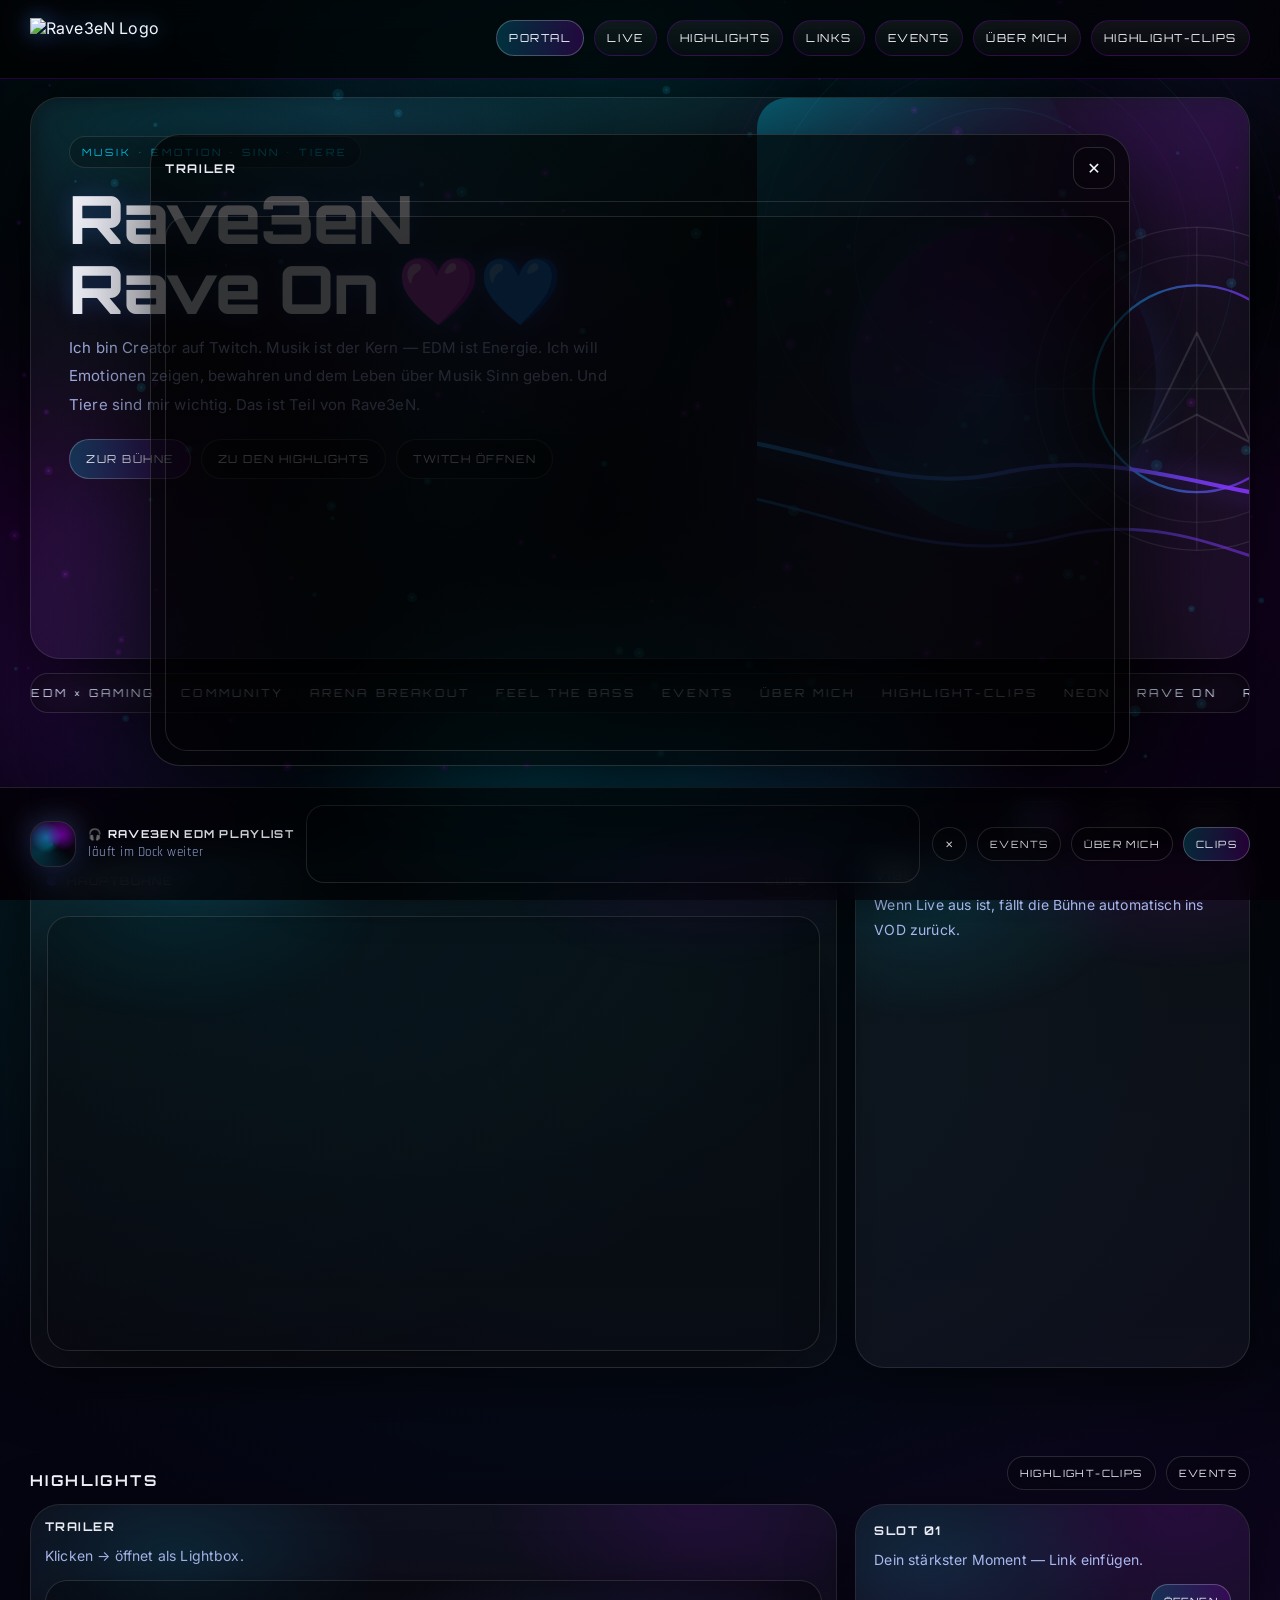
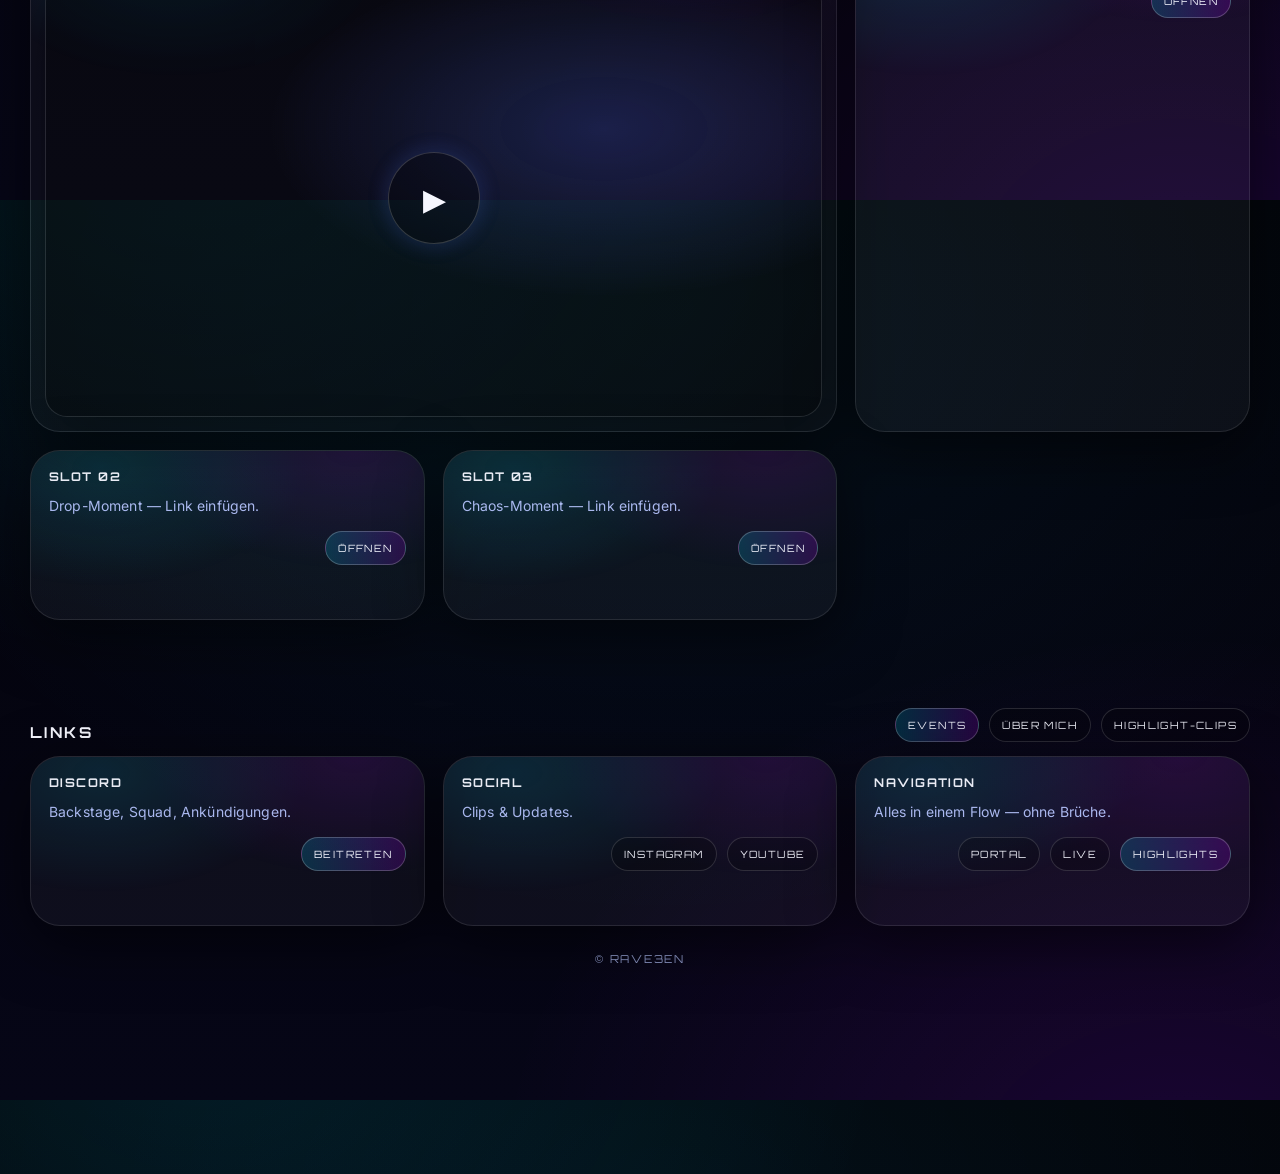
==== index.html @ a3e9228d "Update index.html" ====
<!doctype html>
<html lang="de">
<head>
  <meta charset="utf-8" />
  <meta name="viewport" content="width=device-width,initial-scale=1" />
  <title>Rave3eN — EDM × Gaming × Community</title>

  <meta name="description" content="Rave3eN: EDM × Gaming × Community. Live auf Twitch, Highlights & Events – im Neon RAVE Look." />
  <link rel="canonical" href="https://www.rave3en.de/" />
  <meta name="theme-color" content="#030308" />

  <meta property="og:title" content="Rave3eN — EDM × Gaming × Community" />
  <meta property="og:description" content="EDM × Gaming × Community. Neon-Blau × Neon-Lila. Live-Stream, Highlights & Events." />
  <meta property="og:type" content="website" />
  <meta property="og:url" content="https://www.rave3en.de/" />
  <meta property="og:image" content="https://www.rave3en.de/logo%20druck.png" />
  <meta name="twitter:card" content="summary_large_image" />

  <script type="application/ld+json">
  {"@context":"https://schema.org","@type":"WebSite","name":"Rave3eN","url":"https://www.rave3en.de/","potentialAction":{"@type":"SearchAction","target":"https://www.rave3en.de/?q={search_term_string}","query-input":"required name=search_term_string"}}
  </script>

  <link rel="preconnect" href="https://fonts.googleapis.com">
  <link rel="preconnect" href="https://fonts.gstatic.com" crossorigin>
  <link href="https://fonts.googleapis.com/css2?family=Orbitron:wght@600;800&family=Inter:wght@300;500;700&family=Rajdhani:wght@500;700&display=swap" rel="stylesheet">

  <style data-pjax-id="base">
    :root{
      --bg:#030308;
      --bg2:#060617;
      --ink:#f6f7ff;
      --muted:#b7c6ff;

      --blue:#00d5ff;
      --purple:#b100ff;

      --shadow: 0 26px 110px rgba(0,0,0,.80);
      --shadow2: 0 16px 60px rgba(0,0,0,.55);

      --r: 18px;
      --rx: 30px;

      --max: 1220px;
      --hudH: 78px;
      --dockH: 112px;

      --padX: 40px;
      --secY: 44px;
      --gap: 18px;

      --portalMin: 560px;
    }

    *{ box-sizing:border-box; }
    html,body{ height:100%; }
    html{ scroll-behavior:smooth; }
    body{
      margin:0;
      color:var(--ink);
      background:
        radial-gradient(1100px 900px at 16% -10%, rgba(0,213,255,.10), transparent 62%),
        radial-gradient(1100px 900px at 92% 110%, rgba(177,0,255,.12), transparent 62%),
        radial-gradient(1300px 950px at 52% 12%, rgba(0,213,255,.06), transparent 65%),
        linear-gradient(180deg, var(--bg), var(--bg2));
      overflow-x:hidden;
      font-family: Inter, system-ui, -apple-system, Segoe UI, Roboto, Arial, sans-serif;
      letter-spacing:.01em;
    }
    a{ color:inherit; text-decoration:none; }
    button{ font:inherit; }

    :focus-visible{
      outline: 2px solid rgba(0,213,255,.55);
      outline-offset: 3px;
      border-radius: 12px;
    }

    #fxMist, #fxMotes, #fxSigil {
      position:fixed; inset:0;
      z-index:0;
      pointer-events:none;
    }
    .grain{
      position:fixed; inset:0; z-index:1; pointer-events:none;
      opacity:.10; mix-blend-mode: overlay;
      background-image:url("data:image/svg+xml,%3Csvg xmlns='http://www.w3.org/2000/svg' width='220' height='220'%3E%3Cfilter id='n'%3E%3CfeTurbulence type='fractalNoise' baseFrequency='.85' numOctaves='2' stitchTiles='stitch'/%3E%3C/filter%3E%3Crect width='220' height='220' filter='url(%23n)' opacity='.75'/%3E%3C/svg%3E");
    }

    .content{
      position:relative;
      z-index:2;
      padding-bottom: calc(var(--dockH) + 34px);
    }
    .wrap{
      width:min(var(--max), calc(100% - var(--padX)));
      margin:0 auto;
    }
    @media (max-width: 720px){
      :root{ --padX: 26px; --secY: 34px; --gap: 14px; --portalMin: 0px; }
    }
    @media (max-width: 420px){
      :root{ --padX: 22px; --secY: 30px; --gap: 12px; }
    }

    /* HUD */
    .hud{
      position:sticky; top:0; z-index:80;
      background: rgba(0,0,0,.62);
      border-bottom: 1px solid rgba(177,0,255,.22);
      backdrop-filter: blur(14px);
      -webkit-backdrop-filter: blur(14px);
    }
    .hud .row{
      height: var(--hudH);
      display:flex; align-items:center; justify-content:space-between;
      gap: 14px;
      padding: 12px 0;
    }
    .brand{
      display:flex; align-items:center; gap:12px;
      min-width: 120px;
      flex: 0 0 auto;
    }
    .logo{
      height:42px;
      filter: drop-shadow(0 0 10px rgba(0,213,255,.35)) drop-shadow(0 0 14px rgba(177,0,255,.25));
    }

    .nav{ display:flex; align-items:center; justify-content:flex-end; flex:1 1 auto; min-width:0; }
    .navScroll{
      display:flex; gap:10px; align-items:center;
      overflow-x:auto; overflow-y:hidden;
      -webkit-overflow-scrolling: touch;
      scrollbar-width: none;
      min-width:0;
      padding-bottom:2px;
    }
    .navScroll::-webkit-scrollbar{ display:none; }

    .chip{
      padding: 10px 12px;
      border-radius: 999px;
      border:1px solid rgba(177,0,255,.22);
      background: linear-gradient(180deg, rgba(255,255,255,.06), rgba(255,255,255,.02));
      font-family: Orbitron, sans-serif;
      font-size: 11px;
      letter-spacing:.14em;
      text-transform:uppercase;
      cursor:pointer;
      user-select:none;
      transition: transform .15s ease, border-color .15s ease, box-shadow .15s ease;
      white-space:nowrap;
      flex:0 0 auto;
    }
    .chip:hover{
      transform: translateY(-1px);
      border-color: rgba(255,255,255,.24);
      box-shadow: 0 0 18px rgba(0,213,255,.18), 0 0 22px rgba(177,0,255,.16);
    }
    .chip.primary{
      background: linear-gradient(90deg, rgba(0,213,255,.20), rgba(177,0,255,.20));
      border-color: rgba(255,255,255,.24);
    }

    @media (max-width: 980px){
      :root{ --hudH: 92px; }
      .hud .row{ height:auto; }
      .brand{ min-width: unset; }
    }
    @media (max-width: 560px){
      .chip{ padding:9px 11px; font-size:10px; }
      .navScroll{ justify-content:flex-start; }
    }

    section{ padding: var(--secY) 0; }

    .panel{
      position:relative;
      border-radius: var(--rx);
      border: 1px solid rgba(255,255,255,.10);
      background: rgba(255,255,255,.04);
      box-shadow: var(--shadow);
      overflow:hidden;
    }
    .panel:before{
      content:"";
      position:absolute; inset:-2px;
      background:
        radial-gradient(720px 380px at 14% 0%, rgba(0,213,255,.18), transparent 60%),
        radial-gradient(720px 380px at 90% 10%, rgba(177,0,255,.18), transparent 60%);
      filter: blur(14px);
      opacity:.92;
      pointer-events:none;
    }
    .panel > *{ position:relative; z-index:1; }

    /* PORTAL */
    .portal{ padding-top: 18px; }
    .portalGrid{
      display:grid;
      grid-template-columns: 1.18fr .82fr;
      gap: var(--gap);
      align-items:stretch;
    }
    @media (max-width: 980px){ .portalGrid{ grid-template-columns: 1fr; } }

    .portalLeft{
      padding: clamp(24px, 3.1vw, 38px);
      min-height: var(--portalMin);
      display:flex;
      flex-direction:column;
    }

    .kicker{
      display:inline-flex;
      width: fit-content;
      padding: 9px 12px;
      border-radius:999px;
      border:1px solid rgba(255,255,255,.12);
      background: rgba(0,0,0,.22);
      font-family: Orbitron, sans-serif;
      letter-spacing:.30em;
      text-transform:uppercase;
      font-size: 10px;
      color: rgba(0,213,255,.92);
      margin-bottom: 2px;
    }
    .title{
      margin: 14px 0 10px;
      font-family: Orbitron, sans-serif;
      font-weight: 800;
      font-size: clamp(40px, 5.2vw, 78px);
      line-height: 1.05;
      letter-spacing: -0.02em;
      text-shadow: 0 0 20px rgba(0,213,255,.16), 0 0 30px rgba(177,0,255,.16);
    }
    .subtitle{
      margin: 0 0 16px;
      color: rgba(183,198,255,.92);
      font-size: 15px;
      line-height: 1.9;
      max-width: 64ch;
    }
    .ctaRow{
      display:flex;
      gap:10px;
      flex-wrap:wrap;
      margin-top: 4px;
    }
    .btn{
      display:inline-flex; align-items:center; justify-content:center;
      padding: 12px 16px;
      border-radius: 999px;
      border:1px solid rgba(255,255,255,.18);
      background: rgba(0,0,0,.22);
      font-family: Orbitron, sans-serif;
      letter-spacing:.14em;
      text-transform:uppercase;
      font-size: 11px;
      cursor:pointer;
      user-select:none;
      transition: transform .15s ease, border-color .15s ease, box-shadow .15s ease;
      white-space:nowrap;
    }
    .btn:hover{
      transform: translateY(-1px);
      border-color: rgba(255,255,255,.26);
      box-shadow: 0 0 24px rgba(0,213,255,.14), 0 0 24px rgba(177,0,255,.12);
    }
    .btn.primary{
      background: linear-gradient(90deg, rgba(0,213,255,.22), rgba(177,0,255,.22));
      border-color: rgba(255,255,255,.24);
    }

    /* SIGIL ROOM: SUMMON + RADAR RUNE */
    .sigilRoom{
      position:relative;
      overflow:hidden;
      min-height: var(--portalMin);
      border-radius: var(--rx);
      isolation:isolate;
      background: rgba(0,0,0,.08);
    }
    @media (max-width: 980px){
      .sigilRoom{
        min-height: 360px;
        aspect-ratio: 4 / 5;
      }
    }
    @media (max-width: 520px){
      .sigilRoom{ aspect-ratio: 3 / 4; }
    }

    .sigilArt{ position:absolute; inset:0; z-index:0; }
    .sigilArt svg{ width:100%; height:100%; display:block; }

    .sigilLogoWrap{
      position:absolute;
      inset:0;
      display:grid;
      place-items:center;
      z-index:1;
      pointer-events:none;
    }

    .sigilHalo{
      width: min(62%, 320px);
      aspect-ratio: 1/1;
      border-radius: 999px;
      background:
        radial-gradient(circle at 50% 50%, rgba(0,213,255,.16), transparent 55%),
        radial-gradient(circle at 50% 50%, rgba(177,0,255,.16), transparent 60%),
        conic-gradient(from 90deg,
          rgba(0,213,255,.00),
          rgba(0,213,255,.22),
          rgba(177,0,255,.22),
          rgba(0,213,255,.00));
      box-shadow:
        0 0 40px rgba(0,213,255,.14),
        0 0 46px rgba(177,0,255,.12);
      opacity:0;
      transform: scale(.72);
      filter: blur(0.2px);
    }

    .sigilLogo{
      position:absolute;
      width: min(42%, 220px);
      height:auto;
      transform-origin: 50% 50%;
      opacity:0;
      transform: translateY(18px) scale(.68) rotate(-28deg);
      filter:
        blur(5px)
        drop-shadow(0 0 0px rgba(0,213,255,0))
        drop-shadow(0 0 0px rgba(177,0,255,0));
    }

    /* Summon sequence */
    .sigilRoom.summon .sigilHalo{
      animation: haloSummon 1.6s cubic-bezier(.14,.92,.18,1) both;
    }
    @keyframes haloSummon{
      0%   { opacity:0; transform: scale(.72); }
      55%  { opacity:.92; transform: scale(1.08); }
      100% { opacity:.84; transform: scale(1.00); }
    }

    .sigilRoom.summon .sigilLogo{
      animation: logoSummon 1.55s cubic-bezier(.16,.98,.16,1) both;
    }
    @keyframes logoSummon{
      0%{
        opacity:0;
        transform: translateY(18px) scale(.68) rotate(-28deg);
        filter: blur(6px);
      }
      55%{
        opacity:.92;
        transform: translateY(-4px) scale(1.10) rotate(8deg);
        filter: blur(1px);
      }
      78%{
        opacity:1;
        transform: translateY(0px) scale(0.98) rotate(-2deg);
        filter: blur(0px);
      }
      100%{
        opacity:.96;
        transform: translateY(0px) scale(1.00) rotate(0deg);
        filter: blur(0px);
      }
    }

    /* After summon: breathing halo + slow rotation */
    .sigilRoom.summoned .sigilHalo{
      opacity:.84;
      transform: scale(1);
      animation: haloBreath 5.8s ease-in-out infinite;
    }
    @keyframes haloBreath{
      0%,100%{ transform: scale(0.98); opacity:.78; }
      50%{ transform: scale(1.03); opacity:.92; }
    }

    .sigilRoom.summoned .sigilLogo{
      opacity:.96;
      transform: translateY(0) scale(1) rotate(0deg);
      filter:
        drop-shadow(0 0 12px rgba(0,213,255,.26))
        drop-shadow(0 0 16px rgba(177,0,255,.22));
      animation: sigilSpin 18s linear infinite;
    }
    @keyframes sigilSpin{
      to{ transform: translateY(0) scale(1) rotate(360deg); }
    }

    /* Electric Zaps */
    .sigilZap{
      position:absolute;
      inset:0;
      z-index:2;
      pointer-events:none;
      opacity:0;
      mix-blend-mode: screen;
      background:
        radial-gradient(520px 260px at 72% 34%, rgba(0,213,255,.22), transparent 65%),
        radial-gradient(520px 260px at 72% 34%, rgba(177,0,255,.22), transparent 65%),
        repeating-linear-gradient(115deg,
          rgba(255,255,255,.00) 0 18px,
          rgba(255,255,255,.22) 18px 19px,
          rgba(255,255,255,.00) 19px 36px);
      filter: blur(0.5px);
      transform: translate3d(0,0,0);
    }
    .sigilRoom.zap .sigilZap{ animation: zapFlash .26s ease-out 1; }
    .sigilRoom.zapStrong .sigilZap{ animation: zapFlashStrong .55s ease-out 1; }
    @keyframes zapFlash{
      0%{ opacity:0; }
      25%{ opacity:.65; }
      55%{ opacity:.16; }
      100%{ opacity:0; }
    }
    @keyframes zapFlashStrong{
      0%{ opacity:0; }
      18%{ opacity:.92; }
      42%{ opacity:.28; }
      60%{ opacity:.62; }
      100%{ opacity:0; }
    }

    /* Rune Radar Overlay */
    .runeLayer{
      position:absolute;
      inset:0;
      z-index:3;
      display:grid;
      place-items:center;
      pointer-events:none;
      opacity:0;
      mix-blend-mode: screen;
    }
    .runeLayer svg{
      width: min(78%, 430px);
      aspect-ratio: 1/1;
      overflow:visible;
      transform: scale(.96) rotate(-12deg);
      filter:
        drop-shadow(0 0 14px rgba(0,213,255,.14))
        drop-shadow(0 0 18px rgba(177,0,255,.12));
    }

    .sigilRoom.radar .runeLayer{ opacity:1; animation: runeFade 1.7s ease-out both; }
    @keyframes runeFade{
      0%{ opacity:0; }
      12%{ opacity:.95; }
      75%{ opacity:.38; }
      100%{ opacity:0; }
    }

    .sigilRoom.radar .radar{
      transform-origin: 300px 300px;
      animation: radarSweep 1.6s cubic-bezier(.4,.0,.2,1) both;
    }
    @keyframes radarSweep{
      0%{ transform: rotate(-90deg); opacity:0; }
      10%{ opacity:1; }
      90%{ opacity:.85; }
      100%{ transform: rotate(270deg); opacity:0; }
    }

    /* TICKER */
    .ticker{
      margin-top: 14px;
      border-radius: var(--r);
      border:1px solid rgba(255,255,255,.10);
      background: rgba(255,255,255,.03);
      overflow:hidden;
      user-select:none;
      cursor:grab;
      box-shadow: inset 0 0 30px rgba(0,0,0,.55);
    }
    .track{
      display:flex;
      gap:26px;
      padding: 12px 18px;
      white-space:nowrap;
      will-change: transform;
    }
    .track span{
      font-family: Orbitron, sans-serif;
      letter-spacing:.28em;
      font-size: 11px;
      text-transform:uppercase;
      color: rgba(220,232,255,.92);
    }

    /* Sections */
    .sectionHead{
      display:flex; align-items:flex-end; justify-content:space-between;
      gap: 12px;
      margin: 0 0 14px;
    }
    h2{
      margin:0;
      font-family: Orbitron, sans-serif;
      font-size: 15px;
      letter-spacing:.16em;
      text-transform:uppercase;
    }
    .tools{ display:flex; gap:10px; flex-wrap:wrap; justify-content:flex-end; }

    .pill{
      padding: 10px 12px;
      border-radius: 999px;
      border:1px solid rgba(255,255,255,.14);
      background: rgba(0,0,0,.22);
      font-family: Orbitron, sans-serif;
      font-size: 10px;
      letter-spacing:.14em;
      text-transform:uppercase;
      cursor:pointer;
      user-select:none;
      transition: transform .15s ease, border-color .15s ease, box-shadow .15s ease;
      white-space:nowrap;
      color: rgba(246,247,255,.96);
    }
    .pill:hover{
      transform: translateY(-1px);
      border-color: rgba(255,255,255,.22);
      box-shadow: 0 0 18px rgba(0,213,255,.12), 0 0 18px rgba(177,0,255,.10);
    }
    .pill.primary{
      border-color: rgba(255,255,255,.22);
      background: linear-gradient(90deg, rgba(0,213,255,.18), rgba(177,0,255,.18));
    }

    .grid{
      display:grid;
      grid-template-columns: repeat(12, 1fr);
      gap: var(--gap);
    }
    .card{
      grid-column: span 4;
      padding: 18px;
      border-radius: var(--rx);
      border: 1px solid rgba(255,255,255,.10);
      background: rgba(255,255,255,.04);
      box-shadow: var(--shadow2);
      position:relative;
      overflow:hidden;
      transition: transform .18s ease, border-color .18s ease;
      min-height: 170px;
    }
    .card:hover{ transform: translateY(-3px); border-color: rgba(255,255,255,.22); }
    .card:after{
      content:"";
      position:absolute; inset:-1px;
      background:
        radial-gradient(340px 200px at 18% 10%, rgba(0,213,255,.13), transparent 62%),
        radial-gradient(340px 200px at 82% 0%, rgba(177,0,255,.13), transparent 62%);
      opacity:.92;
      pointer-events:none;
    }
    .card > *{ position:relative; z-index:1; }
    .card h3{
      margin:0 0 10px;
      font-family: Orbitron, sans-serif;
      text-transform:uppercase;
      letter-spacing:.12em;
      font-size: 12px;
      opacity:.95;
    }
    .card p{ margin:0; color: rgba(183,198,255,.92); line-height:1.75; font-size: 14px; }

    .card.big{
      grid-column: span 8;
      min-height: 380px;
      padding: 14px;
    }
    @media (max-width: 980px){
      .card{ grid-column: span 6; }
      .card.big{ grid-column: span 12; min-height: 340px; }
    }
    @media (max-width: 640px){
      .card{ grid-column: span 12; }
      .card.big{ min-height: 320px; }
    }

    .stageTop{
      display:flex; align-items:center; justify-content:space-between;
      gap:10px;
      padding: 14px 16px 8px;
    }
    .stageLabel{
      display:flex; align-items:center; gap:10px;
      font-family: Orbitron, sans-serif;
      letter-spacing:.16em;
      text-transform:uppercase;
      font-size: 11px;
      color: rgba(246,247,255,.95);
    }
    .gem{
      width:10px; height:10px; border-radius:999px;
      background: linear-gradient(90deg, var(--blue), var(--purple));
      box-shadow: 0 0 14px rgba(0,213,255,.22), 0 0 14px rgba(177,0,255,.18);
    }
    .playerShell{
      margin: 10px 16px 16px;
      position:relative;
      width: calc(100% - 32px);
      aspect-ratio: 16/9;
      border-radius: 22px;
      overflow:hidden;
      border:1px solid rgba(255,255,255,.12);
      background: rgba(0,0,0,.34);
      box-shadow: 0 22px 90px rgba(0,0,0,.72);
    }
    #twitchFrame{ position:absolute; inset:0; width:100%; height:100%; }

    .drawer{
      display:none;
      margin: 0 16px 16px;
      border-radius: 22px;
      overflow:hidden;
      border:1px solid rgba(255,255,255,.12);
      background: rgba(0,0,0,.22);
    }
    .drawer.on{ display:block; }
    .drawer iframe{ width:100%; height:480px; border:0; }
    @media (max-width: 980px){ .drawer iframe{ height:440px; } }
    @media (max-width: 640px){ .drawer iframe{ height:420px; } }

    .ratio{
      position:relative;
      width:100%;
      aspect-ratio: 16/9;
      border-radius: 22px;
      overflow:hidden;
      border:1px solid rgba(255,255,255,.12);
      background: rgba(0,0,0,.25);
      box-shadow: 0 16px 60px rgba(0,0,0,.45);
    }
    .ratio iframe{ position:absolute; inset:0; width:100%; height:100%; border:0; }

    footer{
      padding: 26px 0 18px;
      color: rgba(183,198,255,.78);
      font-family: Orbitron, sans-serif;
      letter-spacing:.16em;
      text-transform:uppercase;
      font-size: 11px;
      text-align:center;
    }

    /* Spotify Dock */
    .dock{
      position:fixed; left:0; right:0; bottom:0;
      z-index:95;
      background: rgba(0,0,0,.62);
      border-top: 1px solid rgba(255,255,255,.12);
      backdrop-filter: blur(14px);
      -webkit-backdrop-filter: blur(14px);
    }
    .dock .row{
      height: var(--dockH);
      display:flex; align-items:center; justify-content:space-between;
      gap: 12px;
      padding: 12px 0;
    }
    .dockLeft{
      display:flex; align-items:center; gap:12px;
      min-width: 220px;
    }
    .orb{
      width:46px; height:46px; border-radius: 18px;
      border:1px solid rgba(255,255,255,.14);
      background:
        radial-gradient(22px 22px at 35% 35%, rgba(0,213,255,.48), transparent 70%),
        radial-gradient(22px 22px at 70% 30%, rgba(177,0,255,.48), transparent 70%),
        rgba(0,0,0,.18);
      box-shadow: 0 0 28px rgba(0,213,255,.14), 0 0 28px rgba(177,0,255,.12);
      position:relative; overflow:hidden;
    }
    .orb:after{
      content:"";
      position:absolute; inset:-16px;
      background: conic-gradient(from 120deg,
        rgba(0,213,255,0),
        rgba(0,213,255,.35),
        rgba(177,0,255,.35),
        rgba(0,213,255,0));
      opacity:.62;
      animation: spin 7.8s linear infinite;
    }
    @keyframes spin { to { transform: rotate(360deg); } }

    .dockText strong{
      display:block;
      font-family: Orbitron, sans-serif;
      letter-spacing:.12em;
      text-transform:uppercase;
      font-size: 11px;
      line-height:1.2;
    }
    .dockText span{
      display:block;
      color: rgba(183,198,255,.88);
      font-family: Rajdhani, sans-serif;
      letter-spacing:.04em;
      font-size: 13px;
      margin-top: 3px;
    }
    .dockMid{
      flex:1;
      display:flex;
      justify-content:center;
      min-width: 260px;
    }
    .spotifyFrame{
      width: min(700px, 100%);
      height: 78px;
      border-radius: 18px;
      overflow:hidden;
      border:1px solid rgba(255,255,255,.12);
      background: rgba(0,0,0,.26);
      box-shadow: 0 12px 40px rgba(0,0,0,.55);
    }
    .spotifyFrame iframe{ width:100%; height:100%; border:0; }

    .dockRight{
      display:flex; align-items:center; gap:10px;
      justify-content:flex-end; flex-wrap:wrap;
      min-width: 220px;
    }

    @media (max-width: 980px){
      :root{ --dockH: 150px; }
      .dock .row{ height:auto; align-items:flex-start; padding: 12px 0 14px; }
      .dockMid{ width:100%; order: 3; justify-content:stretch; }
      .spotifyFrame{ width:100%; height: 92px; }
      .dockLeft{ order: 1; }
      .dockRight{ order: 2; min-width: unset; }
      .dockLeft, .dockRight{ min-width: unset; }
    }

    .reveal{ opacity:0; transform: translateY(14px); transition: opacity .7s ease, transform .7s ease; }
    .reveal.on{ opacity:1; transform: translateY(0); }

    /* ===== Trailer Lightbox (nur hinzugefügt, Layout bleibt) ===== */
    .modalOverlay{
      position:fixed; inset:0;
      z-index: 1000;
      background: rgba(0,0,0,.64);
      backdrop-filter: blur(12px);
      -webkit-backdrop-filter: blur(12px);
    }
    .modal{
      position:fixed; inset:0;
      z-index: 1001;
      display:flex;
      align-items:center;
      justify-content:center;
      padding: 18px;
    }
    .modalCard{
      width: min(980px, 100%);
      border-radius: var(--rx);
      border: 1px solid rgba(255,255,255,.14);
      background: rgba(0,0,0,.72);
      box-shadow: var(--shadow);
      overflow:hidden;
    }
    .modalHead{
      display:flex; align-items:center; justify-content:space-between; gap:10px;
      padding: 12px 14px;
      border-bottom: 1px solid rgba(255,255,255,.12);
    }
    .modalHead strong{
      font-family: Orbitron, sans-serif;
      letter-spacing:.14em;
      text-transform:uppercase;
      font-size: 12px;
      opacity:.95;
    }
    .modalClose{
      width: 42px; height: 42px;
      border-radius: 14px;
      border: 1px solid rgba(255,255,255,.14);
      background: rgba(0,0,0,.22);
      color: var(--ink);
      cursor:pointer;
    }
    .modalClose:hover{
      box-shadow: 0 0 18px rgba(0,213,255,.12), 0 0 18px rgba(177,0,255,.10);
      border-color: rgba(255,255,255,.22);
    }
    .modalBody{ padding: 14px; }
    .modalBody .ratio{ box-shadow:none; }

    .trailerTeaser{
      position:absolute; inset:0;
      display:grid; place-items:center;
      cursor:pointer;
      user-select:none;
      background:
        radial-gradient(520px 260px at 72% 34%, rgba(0,213,255,.12), transparent 65%),
        radial-gradient(520px 260px at 72% 34%, rgba(177,0,255,.12), transparent 65%),
        rgba(0,0,0,.18);
    }
    .trailerTeaser:before{
      content:"";
      position:absolute; inset:0;
      background-image: var(--thumb);
      background-size: cover;
      background-position: center;
      opacity: .28;
      filter: saturate(1.1) contrast(1.05);
    }
    .trailerPlay{
      position:relative;
      width: 92px; height: 92px;
      border-radius: 999px;
      border: 1px solid rgba(255,255,255,.18);
      background: rgba(0,0,0,.28);
      display:grid; place-items:center;
      font-family: Orbitron, sans-serif;
      letter-spacing:.12em;
      box-shadow: 0 0 24px rgba(0,213,255,.12), 0 0 24px rgba(177,0,255,.10);
    }
    .trailerPlay span{ font-size: 30px; transform: translateX(2px); }
  </style>
</head>

<body>
  <canvas id="fxMist"></canvas>
  <canvas id="fxMotes"></canvas>
  <canvas id="fxSigil"></canvas>
  <div class="grain"></div>

  <div class="content">
    <div class="hud">
      <div class="wrap">
        <div class="row">
          <div class="brand">
            <a href="index.html" data-pjax style="display:flex;align-items:center;gap:12px;">
              <img class="logo" src="logo%20druck.png" alt="Rave3eN Logo" />
            </a>
          </div>

          <div class="nav" aria-label="Navigation">
            <div class="navScroll">
              <a class="chip primary" href="#portal">Portal</a>
              <a class="chip" href="#stage">Live</a>
              <a class="chip" href="#vault">Highlights</a>
              <a class="chip" href="#portale">Links</a>

              <a class="chip" href="events.html" data-pjax>Events</a>
              <a class="chip" href="about.html" data-pjax>Über mich</a>
              <a class="chip" href="highlight-clips.html" data-pjax>Highlight-Clips</a>
            </div>
          </div>
        </div>
      </div>
    </div>

    <main id="pjax-root">
      <section class="portal" id="portal">
        <div class="wrap">
          <div class="panel reveal">
            <div class="portalGrid">
              <div class="portalLeft">
                <div class="kicker">musik • emotion • sinn • tiere</div>
                <div class="title">Rave3eN<br>Rave On 💜💙</div>
                <p class="subtitle">
                  Ich bin Creator auf Twitch. Musik ist der Kern — EDM ist Energie.
                  Ich will Emotionen zeigen, bewahren und dem Leben über Musik Sinn geben.
                  Und Tiere sind mir wichtig. Das ist Teil von Rave3eN.
                </p>

                <div class="ctaRow">
                  <a class="btn primary" href="#stage">Zur Bühne</a>
                  <a class="btn" href="#vault">Zu den Highlights</a>
                  <a class="btn" href="https://www.twitch.tv/Rave3eN" target="_blank" rel="noreferrer">Twitch öffnen</a>
                </div>
              </div>

              <div class="sigilRoom" id="sigilRoom" aria-hidden="true">
                <div class="sigilArt">
                  <svg viewBox="0 0 900 520" preserveAspectRatio="xMidYMid slice">
                    <defs>
                      <radialGradient id="p1" cx="28%" cy="16%" r="90%">
                        <stop offset="0%" stop-color="rgba(0,213,255,.55)"/>
                        <stop offset="55%" stop-color="rgba(0,213,255,.10)"/>
                        <stop offset="100%" stop-color="rgba(0,0,0,0)"/>
                      </radialGradient>
                      <radialGradient id="p2" cx="84%" cy="0%" r="90%">
                        <stop offset="0%" stop-color="rgba(177,0,255,.55)"/>
                        <stop offset="55%" stop-color="rgba(177,0,255,.10)"/>
                        <stop offset="100%" stop-color="rgba(0,0,0,0)"/>
                      </radialGradient>
                      <linearGradient id="ln" x1="0" x2="1">
                        <stop offset="0" stop-color="rgba(0,213,255,.95)"/>
                        <stop offset="1" stop-color="rgba(177,0,255,.95)"/>
                      </linearGradient>
                      <filter id="blur"><feGaussianBlur stdDeviation="10"/></filter>
                    </defs>

                    <rect width="900" height="520" fill="rgba(255,255,255,.02)"/>
                    <circle cx="240" cy="140" r="290" fill="url(#p1)"/>
                    <circle cx="740" cy="90"  r="330" fill="url(#p2)"/>

                    <g opacity=".72">
                      <circle cx="630" cy="270" r="150" fill="none" stroke="rgba(255,255,255,.14)" stroke-width="1.2"/>
                      <circle cx="630" cy="270" r="124" fill="none" stroke="rgba(255,255,255,.10)" stroke-width="1.2"/>
                      <circle cx="630" cy="270" r="96"  fill="none" stroke="url(#ln)" stroke-width="2.2"/>
                      <path d="M630 120 L630 420" stroke="rgba(255,255,255,.12)" stroke-width="1.2"/>
                      <path d="M480 270 L780 270" stroke="rgba(255,255,255,.12)" stroke-width="1.2"/>
                      <path d="M630 218 L580 320 L630 294 L680 320 Z"
                            fill="none" stroke="rgba(255,255,255,.18)" stroke-width="2" stroke-linejoin="round"/>
                    </g>

                    <path d="M0,338 C190,260 310,380 450,348 C590,316 700,402 835,368 C872,358 888,340 900,350"
                          fill="none" stroke="url(#ln)" stroke-width="3.8" opacity=".95"/>
                    <path d="M0,380 C210,310 330,450 500,408 C650,370 735,490 862,440 C884,430 892,420 900,426"
                          fill="none" stroke="url(#ln)" stroke-width="2.7" opacity=".56"/>
                    <path d="M0,338 C190,260 310,380 450,348 C590,316 700,402 835,368 C872,358 888,340 900,350"
                          fill="none" stroke="url(#ln)" stroke-width="18" opacity=".14" filter="url(#blur)"/>
                  </svg>
                </div>

                <div class="sigilLogoWrap">
                  <div class="sigilHalo" aria-hidden="true"></div>
                  <img class="sigilLogo" src="logo%20druck.png" alt="" />
                </div>

                <div class="sigilZap" aria-hidden="true"></div>

                <!-- Rune Radar Overlay -->
                <div class="runeLayer" aria-hidden="true">
                  <svg viewBox="0 0 600 600">
                    <defs>
                      <linearGradient id="rg" x1="0" x2="1">
                        <stop offset="0" stop-color="rgba(0,213,255,1)"/>
                        <stop offset="1" stop-color="rgba(177,0,255,1)"/>
                      </linearGradient>

                      <radialGradient id="scanGlow">
                        <stop offset="0%" stop-color="rgba(255,255,255,0.0)"/>
                        <stop offset="60%" stop-color="rgba(0,213,255,0.35)"/>
                        <stop offset="100%" stop-color="rgba(177,0,255,0.0)"/>
                      </radialGradient>

                      <filter id="scanBlur">
                        <feGaussianBlur stdDeviation="3"/>
                      </filter>
                    </defs>

                    <circle cx="300" cy="300" r="230"
                      fill="none" stroke="rgba(255,255,255,.14)" stroke-width="2"/>

                    <circle cx="300" cy="300" r="208"
                      fill="none" stroke="rgba(255,255,255,.18)"
                      stroke-width="10"
                      stroke-dasharray="10 18"
                      stroke-linecap="round"/>

                    <circle cx="300" cy="300" r="182"
                      fill="none" stroke="rgba(255,255,255,.10)" stroke-width="2"/>

                    <g class="radar">
                      <path
                        d="M300 300 L300 40 A260 260 0 0 1 560 300 Z"
                        fill="url(#scanGlow)"
                        opacity="0.9"
                        filter="url(#scanBlur)"/>
                      <path
                        d="M300 300 L300 40"
                        stroke="url(#rg)"
                        stroke-width="3"
                        stroke-linecap="round"/>
                    </g>
                  </svg>
                </div>
              </div>
            </div>
          </div>

          <div class="ticker reveal" id="ticker" aria-label="Ticker">
            <div class="track" id="track">
              <span>RAVE3EN</span><span>EDM × GAMING</span><span>COMMUNITY</span><span>ARENA BREAKOUT</span><span>FEEL THE BASS</span>
              <span>EVENTS</span><span>ÜBER MICH</span><span>HIGHLIGHT-CLIPS</span><span>NEON</span><span>RAVE ON</span>
              <span>RAVE3EN</span><span>EDM × GAMING</span><span>COMMUNITY</span><span>ARENA BREAKOUT</span><span>FEEL THE BASS</span>
              <span>EVENTS</span><span>ÜBER MICH</span><span>HIGHLIGHT-CLIPS</span><span>NEON</span><span>RAVE ON</span>
            </div>
          </div>

        </div>
      </section>

      <section id="stage">
        <div class="wrap">
          <div class="sectionHead">
            <h2>Live</h2>
            <div class="tools">
              <button class="pill primary" id="btnCrowd" type="button">Chat</button>
              <button class="pill" id="btnMute" type="button">Stumm</button>
              <a class="pill" href="https://www.twitch.tv/Rave3eN" target="_blank" rel="noreferrer">Öffnen</a>
            </div>
          </div>

          <div class="grid">
            <div class="card big reveal" style="padding:0;">
              <div class="stageTop">
                <div class="stageLabel"><span class="gem"></span> Hauptbühne</div>
                <div class="tools">
                  <a class="pill" href="highlight-clips.html" data-pjax>Clips</a>
                </div>
              </div>

              <div class="playerShell">
                <div id="twitchFrame"></div>
              </div>

              <div class="drawer" id="crowdDrawer">
                <iframe id="twitchChat" title="Chat"></iframe>
              </div>
            </div>

            <div class="card reveal">
              <h3>Vibe</h3>
              <p>Wenn Live aus ist, fällt die Bühne automatisch ins VOD zurück.</p>
            </div>
          </div>
        </div>
      </section>

      <section id="vault">
        <div class="wrap">
          <div class="sectionHead">
            <h2>Highlights</h2>
            <div class="tools">
              <a class="pill" href="highlight-clips.html" data-pjax>Highlight-Clips</a>
              <a class="pill" href="events.html" data-pjax>Events</a>
            </div>
          </div>

          <div class="grid">
            <div class="card big reveal">
              <h3>Trailer</h3>
              <p style="margin:0 0 12px; color: rgba(183,198,255,.92); line-height:1.7;">Klicken → öffnet als Lightbox.</p>
              <div class="ratio" id="trailerThumbWrap">
                <div class="trailerTeaser" id="openTrailer" role="button" tabindex="0" aria-label="Trailer ansehen">
                  <div class="trailerPlay"><span>▶</span></div>
                </div>
              </div>
            </div>

            <div class="card reveal">
              <h3>Slot 01</h3>
              <p>Dein stärkster Moment — Link einfügen.</p>
              <div class="tools" style="margin-top:12px;">
                <a class="pill primary" href="highlight-clips.html" data-pjax>Öffnen</a>
              </div>
            </div>

            <div class="card reveal">
              <h3>Slot 02</h3>
              <p>Drop-Moment — Link einfügen.</p>
              <div class="tools" style="margin-top:12px;">
                <a class="pill primary" href="highlight-clips.html" data-pjax>Öffnen</a>
              </div>
            </div>

            <div class="card reveal">
              <h3>Slot 03</h3>
              <p>Chaos-Moment — Link einfügen.</p>
              <div class="tools" style="margin-top:12px;">
                <a class="pill primary" href="highlight-clips.html" data-pjax>Öffnen</a>
              </div>
            </div>
          </div>
        </div>
      </section>

      <section id="portale">
        <div class="wrap">
          <div class="sectionHead">
            <h2>Links</h2>
            <div class="tools">
              <a class="pill primary" href="events.html" data-pjax>Events</a>
              <a class="pill" href="about.html" data-pjax>Über mich</a>
              <a class="pill" href="highlight-clips.html" data-pjax>Highlight-Clips</a>
            </div>
          </div>

          <div class="grid">
            <div class="card reveal">
              <h3>Discord</h3>
              <p>Backstage, Squad, Ankündigungen.</p>
              <div class="tools" style="margin-top:12px;">
                <a class="pill primary" href="https://discord.gg/Vm2ge54c" target="_blank" rel="noreferrer">Beitreten</a>
              </div>
            </div>

            <div class="card reveal">
              <h3>Social</h3>
              <p>Clips & Updates.</p>
              <div class="tools" style="margin-top:12px;">
                <a class="pill" href="https://www.instagram.com/rave3en_/" target="_blank" rel="noreferrer">Instagram</a>
                <a class="pill" href="https://www.youtube.com/@rave3en30" target="_blank" rel="noreferrer">YouTube</a>
              </div>
            </div>

            <div class="card reveal">
              <h3>Navigation</h3>
              <p>Alles in einem Flow — ohne Brüche.</p>
              <div class="tools" style="margin-top:12px;">
                <a class="pill" href="#portal">Portal</a>
                <a class="pill" href="#stage">Live</a>
                <a class="pill primary" href="#vault">Highlights</a>
              </div>
            </div>
          </div>

          <footer>© Rave3eN</footer>
        </div>
      </section>
    </main>
  </div>

  <div class="dock" id="playerDock" role="region" aria-label="Spotify Player">
    <div class="wrap">
      <div class="row">
        <div class="dockLeft">
          <div class="orb" aria-hidden="true"></div>
          <div class="dockText">
            <strong>🎧 Rave3eN EDM Playlist</strong>
            <span>läuft im Dock weiter</span>
          </div>
        </div>

        <div class="dockMid">
          <div class="spotifyFrame" id="dockBody">
            <iframe
              src="https://open.spotify.com/embed/playlist/1RUL905g3PozmTWp8fAZCs?utm_source=generator&theme=0"
              allow="autoplay; clipboard-write; encrypted-media; fullscreen; picture-in-picture"
              loading="lazy"
              referrerpolicy="strict-origin-when-cross-origin"></iframe>
          </div>
        </div>

        <div class="dockRight">
          <button class="pill" id="dockClose" type="button" aria-label="Player schließen">✕</button>
          <a class="pill" href="events.html" data-pjax>Events</a>
          <a class="pill" href="about.html" data-pjax>Über mich</a>
          <a class="pill primary" href="highlight-clips.html" data-pjax>Clips</a>
        </div>
      </div>
    </div>
  </div>

  <!-- Trailer Lightbox -->
  <div class="modalOverlay" id="trailerOverlay" hidden></div>
  <div class="modal" id="trailerModal" hidden role="dialog" aria-modal="true" aria-label="Trailer">
    <div class="modalCard">
      <div class="modalHead">
        <strong>Trailer</strong>
        <button class="modalClose" id="closeTrailer" type="button" aria-label="Trailer schließen">✕</button>
      </div>
      <div class="modalBody">
        <div class="ratio">
          <iframe
            id="trailerFrame"
            src=""
            title="Rave3eN Trailer"
            allow="accelerometer; autoplay; clipboard-write; encrypted-media; gyroscope; picture-in-picture; web-share"
            referrerpolicy="strict-origin-when-cross-origin"
            allowfullscreen></iframe>
        </div>
      </div>
    </div>
  </div>

  <script src="https://player.twitch.tv/js/embed/v1.js"></script>

  <script>
    const VOD_ID = "2633733485";
    const parentList = ["www.rave3en.de","rave3en.de","rave3en.github.io","localhost"];
    const TWITCH_CHANNEL = "rave3en";

    const TRAILER_YT = "BGzsyhcu29U"; // dein Trailer
    const trailerThumbUrl = `https://i.ytimg.com/vi/${TRAILER_YT}/hqdefault.jpg`;

    function buildParentParams(){
      // Twitch Chat braucht parent=... mehrfach
      const uniq = Array.from(new Set(parentList.concat([location.hostname].filter(Boolean))));
      return uniq.map(p => `parent=${encodeURIComponent(p)}`).join("&");
    }

    function mountTwitch(){
      const container = document.getElementById("twitchFrame");
      if(!container || !window.Twitch) return;

      const player = new Twitch.Player("twitchFrame", {
        width: "100%",
        height: "100%",
        channel: TWITCH_CHANNEL,
        autoplay: true,
        muted: false,
        parent: Array.from(new Set(parentList.concat([location.hostname].filter(Boolean))))
      });

      const chat = document.getElementById("twitchChat");
      if(chat){
        // WICHTIG: korrekte parent params
        chat.src = `https://www.twitch.tv/embed/${encodeURIComponent("Rave3eN")}/chat?${buildParentParams()}`;
      }

      player.addEventListener(Twitch.Player.ONLINE, () => {
        try { player.setChannel(TWITCH_CHANNEL); } catch(e){}
      });

      player.addEventListener(Twitch.Player.OFFLINE, () => {
        try { player.setVideo("v" + VOD_ID); } catch(e){}
      });

      setTimeout(() => {
        try { player.setVideo("v" + VOD_ID); } catch(e){}
      }, 6000);

      const btnMute = document.getElementById("btnMute");
      if(btnMute){
        btnMute.addEventListener("click", () => {
          try{
            const m = player.getMuted();
            player.setMuted(!m);
            btnMute.textContent = m ? "Stumm" : "Ton an";
          }catch(e){}
        });
      }
    }

    document.getElementById("btnCrowd")?.addEventListener("click", () => {
      document.getElementById("crowdDrawer")?.classList.toggle("on");
    });

    document.getElementById("dockClose")?.addEventListener("click", () => {
      document.getElementById("playerDock")?.remove();
    });

    // Trailer Lightbox
    (()=>{
      const openBtn = document.getElementById("openTrailer");
      const overlay = document.getElementById("trailerOverlay");
      const modal = document.getElementById("trailerModal");
      const closeBtn = document.getElementById("closeTrailer");
      const frame = document.getElementById("trailerFrame");
      if(!openBtn || !overlay || !modal || !closeBtn || !frame) return;

      // Thumbnail setzen (nur Styling)
      openBtn.style.setProperty("--thumb", `url('${trailerThumbUrl}')`);

      const ytSrc = (autoplay=false) =>
        `https://www.youtube-nocookie.com/embed/${TRAILER_YT}?rel=0&modestbranding=1&autoplay=${autoplay?1:0}`;

      let lastFocus = null;

      function open(){
        lastFocus = document.activeElement;
        overlay.hidden = false;
        modal.hidden = false;
        frame.src = ytSrc(true);
        document.documentElement.style.overflow = "hidden";
        closeBtn.focus();
      }

      function close(){
        overlay.hidden = true;
        modal.hidden = true;
        frame.src = ""; // stoppt Video zuverlässig
        document.documentElement.style.overflow = "";
        if(lastFocus && typeof lastFocus.focus === "function") lastFocus.focus();
      }

      openBtn.addEventListener("click", open);
      openBtn.addEventListener("keydown", (e)=>{ if(e.key==="Enter"||e.key===" "){ e.preventDefault(); open(); }});
      closeBtn.addEventListener("click", close);
      overlay.addEventListener("click", close);

      document.addEventListener("keydown", (e)=>{
        if(modal.hidden) return;
        if(e.key === "Escape") close();
      });
    })();

    // Ticker (slow)
    (() => {
      const t = document.getElementById("ticker");
      const track = document.getElementById("track");
      if(!t || !track) return;

      let x = 0;
      let vx = 0.16;
      let drag = false;
      let last = 0;
      let startX = 0;
      let baseX = 0;

      function step(ts) {
        if (!last) last = ts;
        const dt = Math.min(32, ts - last);
        last = ts;

        if (!drag) x -= vx * dt;
        track.style.transform = `translateX(${x}px)`;

        const w = track.scrollWidth / 2;
        if (x < -w) x += w;
        if (x > 0)  x -= w;

        requestAnimationFrame(step);
      }
      requestAnimationFrame(step);

      t.addEventListener("pointerdown", (e) => {
        drag = true;
        t.setPointerCapture(e.pointerId);
        startX = e.clientX;
        baseX = x;
        t.style.cursor = "grabbing";
      });
      t.addEventListener("pointermove", (e) => {
        if (!drag) return;
        const dx = e.clientX - startX;
        x = baseX + dx;
      });
      t.addEventListener("pointerup", () => {
        drag = false;
        t.style.cursor = "grab";
      });
      t.addEventListener("pointercancel", () => {
        drag = false;
        t.style.cursor = "grab";
      });
    })();

    // Sigil: Summon + Zaps + Radar Rune (unverändert)
    (()=>{
      const room = document.getElementById("sigilRoom");
      if(!room) return;

      function zap(cls="zap"){
        room.classList.remove("zap","zapStrong");
        void room.offsetWidth;
        room.classList.add(cls);
        setTimeout(()=> room.classList.remove("zap","zapStrong"), 650);
      }

      function radar(){
        room.classList.remove("radar");
        void room.offsetWidth;
        room.classList.add("radar");
        setTimeout(()=> room.classList.remove("radar"), 1700);
      }

      requestAnimationFrame(()=>{
        room.classList.add("summon");
        setTimeout(()=>{
          radar();
          zap("zapStrong");
        }, 820);
        setTimeout(()=>{
          room.classList.remove("summon");
          room.classList.add("summoned");
          setTimeout(()=> zap("zap"), 220);
        }, 1650);
      });

      function loop(){
        const next = 3200 + Math.random()*7000;
        setTimeout(()=>{
          if(room.classList.contains("summoned")){
            const strong = Math.random() < 0.16;
            zap(strong ? "zapStrong" : "zap");
            if(strong && Math.random() < 0.45) radar();
            if(Math.random() < 0.22){
              setTimeout(()=> zap("zap"), 160 + Math.random()*180);
            }
          }
          loop();
        }, next);
      }
      loop();

      room.addEventListener("pointerenter", ()=>{
        if(room.classList.contains("summoned")){
          radar();
          zap("zapStrong");
        }
      }, {passive:true});
    })();

    // Reveal
    const io = new IntersectionObserver((entries)=>{
      entries.forEach(e=>{ if(e.isIntersecting) e.target.classList.add("on"); });
    }, {threshold:0.12});
    function initReveal(){
      document.querySelectorAll(".reveal").forEach(el=> io.observe(el));
    }

    // Background FX (unverändert)
    const mist = document.getElementById("fxMist");
    const motes = document.getElementById("fxMotes");
    const sigils = document.getElementById("fxSigil");
    const mCtx = mist.getContext("2d");
    const pCtx = motes.getContext("2d");
    const sCtx = sigils.getContext("2d");

    const fog = [];
    const pts = [];

    function resize(){
      const dpr = Math.max(1, Math.min(2, window.devicePixelRatio || 1));
      [mist, motes, sigils].forEach(c=>{
        c.width = Math.floor(innerWidth * dpr);
        c.height = Math.floor(innerHeight * dpr);
        c.style.width = innerWidth + "px";
        c.style.height = innerHeight + "px";
        c._dpr = dpr;
      });
    }

    function seedFog(){
      fog.length = 0;
      const n = Math.floor(Math.min(44, Math.max(26, innerWidth / 38)));
      for(let i=0;i<n;i++){
        fog.push({
          x: Math.random(),
          y: Math.random(),
          r: Math.random()*0.22 + 0.12,
          vx: (Math.random()*0.00035 + 0.00008) * (Math.random()<0.5?-1:1),
          vy: (Math.random()*0.00022 + 0.00006),
          c: Math.random()<0.5 ? "b" : "p"
        });
      }
    }

    function seedMotes(){
      pts.length = 0;
      const n = Math.floor(Math.min(190, Math.max(110, innerWidth / 8)));
      for(let i=0;i<n;i++){
        pts.push({
          x: Math.random(),
          y: Math.random(),
          r: Math.random()*2.0 + 0.6,
          t: Math.random()*Math.PI*2,
          s: Math.random()*0.32 + 0.06,
          c: Math.random()<0.5 ? "b" : "p"
        });
      }
    }

    function drawMist(){
      const w = mist.width, h = mist.height;
      mCtx.setTransform(1,0,0,1,0,0);
      mCtx.clearRect(0,0,w,h);
      mCtx.fillStyle = "rgba(0,0,0,0.08)";
      mCtx.fillRect(0,0,w,h);

      fog.forEach(f=>{
        f.x += f.vx;
        f.y += f.vy;
        if(f.x < -0.2) f.x = 1.2;
        if(f.x > 1.2) f.x = -0.2;
        if(f.y > 1.2) f.y = -0.2;

        const cx = f.x*w;
        const cy = f.y*h;
        const rr = f.r*Math.min(w,h);

        const g = mCtx.createRadialGradient(cx,cy,0,cx,cy,rr);
        if(f.c==="b"){
          g.addColorStop(0, "rgba(0,213,255,0.10)");
          g.addColorStop(1, "rgba(0,213,255,0.0)");
        }else{
          g.addColorStop(0, "rgba(177,0,255,0.10)");
          g.addColorStop(1, "rgba(177,0,255,0.0)");
        }
        mCtx.fillStyle = g;
        mCtx.beginPath();
        mCtx.arc(cx,cy,rr,0,Math.PI*2);
        mCtx.fill();
      });
    }

    function drawMotes(t){
      const w = motes.width, h = motes.height;
      pCtx.setTransform(1,0,0,1,0,0);
      pCtx.clearRect(0,0,w,h);
      pCtx.fillStyle = "rgba(0,0,0,0.04)";
      pCtx.fillRect(0,0,w,h);

      pts.forEach(p=>{
        p.t += p.s*0.02;
        p.y += (Math.sin(p.t)*0.00032 + 0.00024);
        p.x += (Math.cos(p.t*0.9)*0.00026);

        if(p.y > 1.06) p.y = -0.06;
        if(p.x > 1.06) p.x = -0.06;
        if(p.x < -0.06) p.x = 1.06;

        const x = p.x*w, y = p.y*h;
        const glow = p.c==="b" ? "rgba(0,213,255,0.22)" : "rgba(177,0,255,0.20)";

        pCtx.beginPath();
        pCtx.fillStyle = glow;
        pCtx.arc(x,y,p.r*2.2,0,Math.PI*2);
        pCtx.fill();

        pCtx.beginPath();
        pCtx.fillStyle = "rgba(255,255,255,0.10)";
        pCtx.arc(x,y,p.r*0.8,0,Math.PI*2);
        pCtx.fill();
      });
    }

    function drawSigils(t){
      const w = sigils.width, h = sigils.height;
      sCtx.setTransform(1,0,0,1,0,0);
      sCtx.clearRect(0,0,w,h);

      const cx = w*0.78, cy = h*0.28;
      const base = Math.min(w,h)*0.16;

      sCtx.save();
      sCtx.translate(cx,cy);
      sCtx.rotate(t*0.00008);

      for(let i=0;i<4;i++){
        const r = base + i*base*0.32;
        sCtx.beginPath();
        sCtx.strokeStyle = i%2===0 ? "rgba(0,213,255,0.12)" : "rgba(177,0,255,0.11)";
        sCtx.lineWidth = (1.2 - i*0.12);
        sCtx.arc(0,0,r,0,Math.PI*2);
        sCtx.stroke();
      }
      sCtx.restore();

      const g = sCtx.createRadialGradient(w*0.5,h*0.5,0,w*0.5,h*0.5,Math.max(w,h)*0.62);
      g.addColorStop(0,"rgba(0,0,0,0)");
      g.addColorStop(1,"rgba(0,0,0,0.44)");
      sCtx.fillStyle = g;
      sCtx.fillRect(0,0,w,h);
    }

    function loop(t){
      drawMist();
      drawMotes(t);
      drawSigils(t);
      requestAnimationFrame(loop);
    }

    // boot
    initReveal();
    resize(); seedFog(); seedMotes();
    mountTwitch();
    requestAnimationFrame(loop);

    window.addEventListener("resize", ()=>{
      resize(); seedFog(); seedMotes();
    }, {passive:true});
  </script>
</body>
</html>
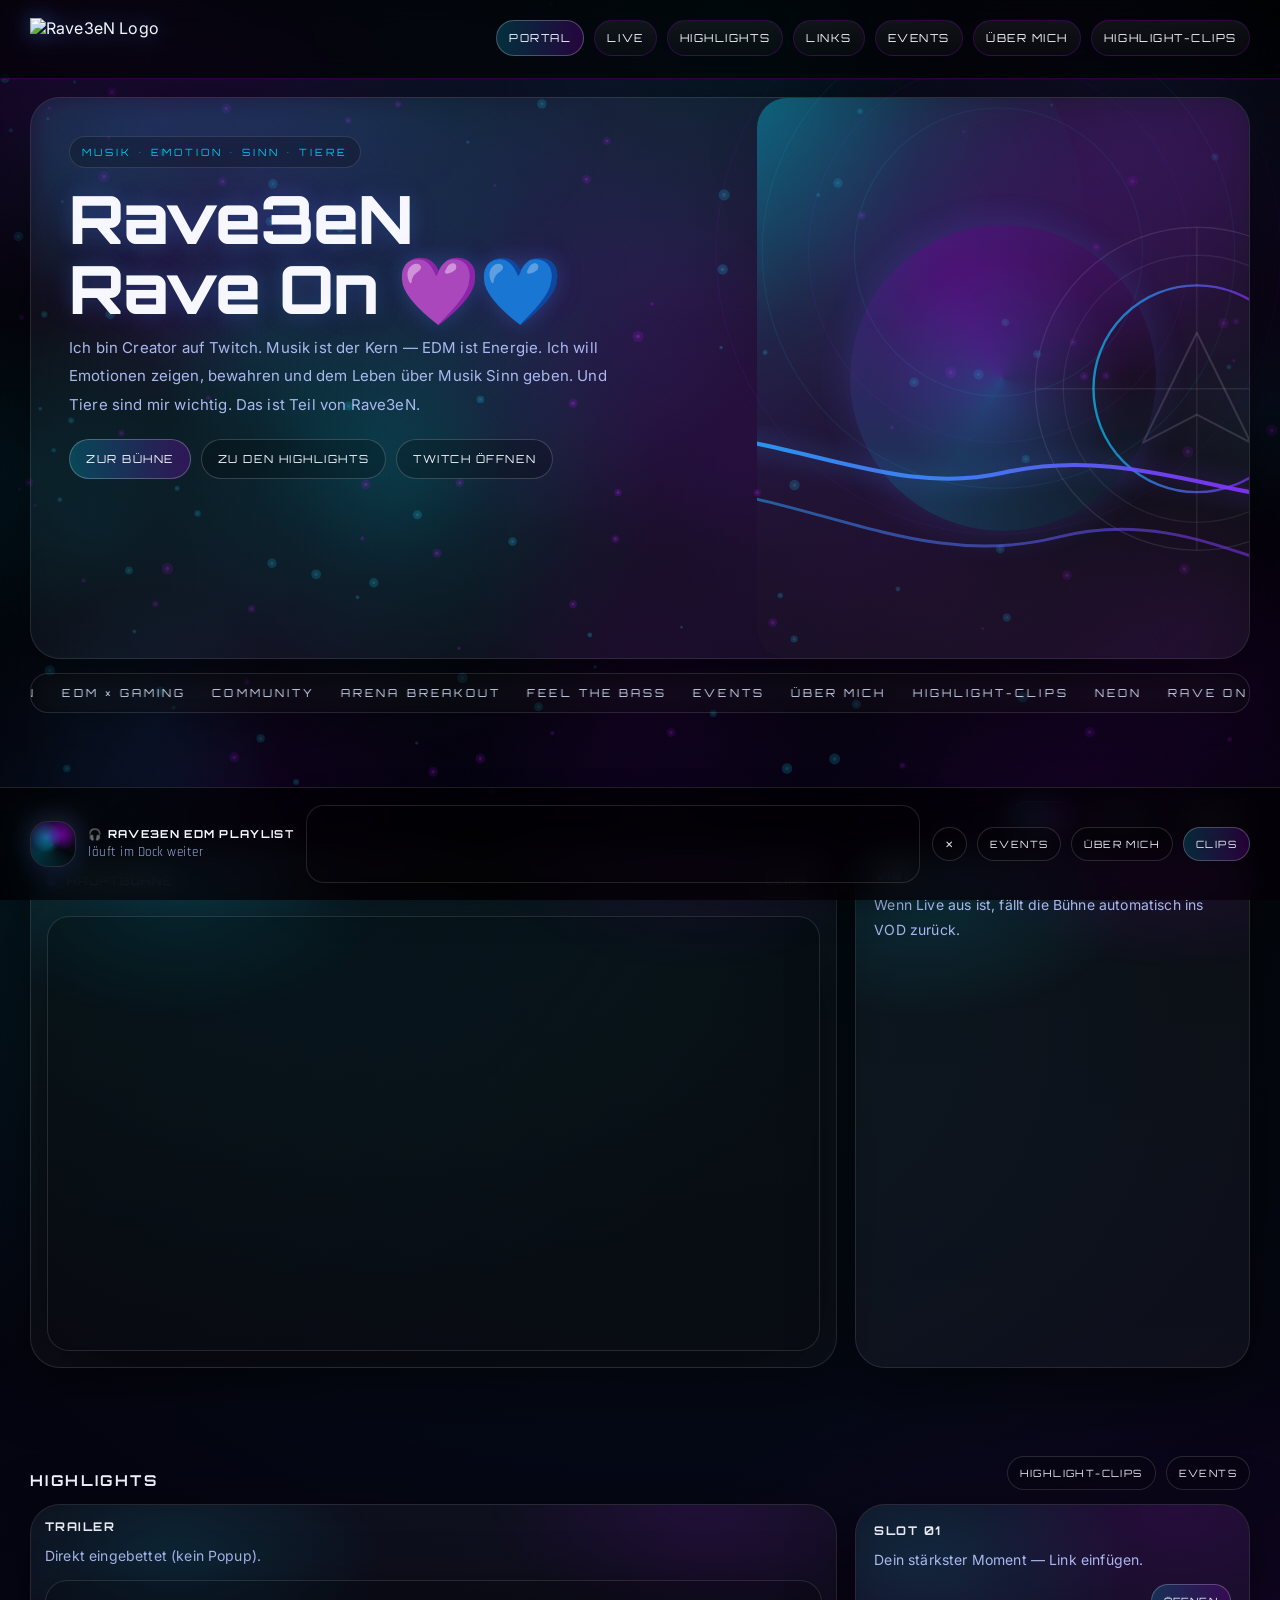
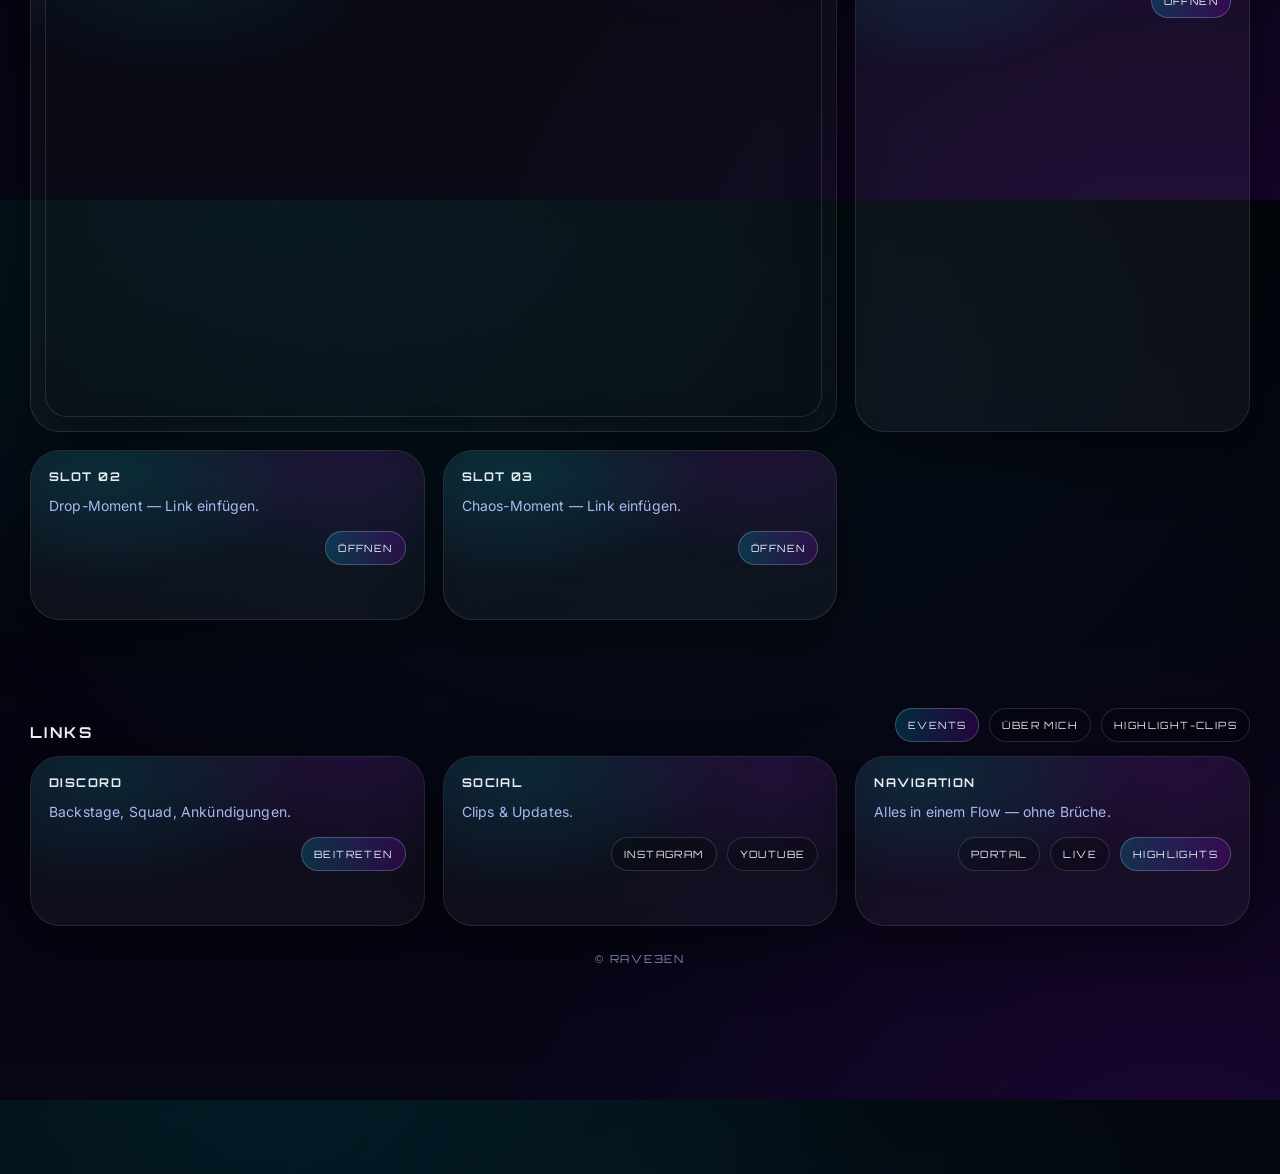
==== commit dfc1e743: "Update index.html" ====
--- a/index.html
+++ b/index.html
@@ -272,7 +272,7 @@
       border-color: rgba(255,255,255,.24);
     }
 
-    /* SIGIL ROOM: SUMMON + RADAR RUNE */
+    /* SIGIL ROOM */
     .sigilRoom{
       position:relative;
       overflow:hidden;
@@ -336,7 +336,6 @@
         drop-shadow(0 0 0px rgba(177,0,255,0));
     }
 
-    /* Summon sequence */
     .sigilRoom.summon .sigilHalo{
       animation: haloSummon 1.6s cubic-bezier(.14,.92,.18,1) both;
     }
@@ -372,7 +371,6 @@
       }
     }
 
-    /* After summon: breathing halo + slow rotation */
     .sigilRoom.summoned .sigilHalo{
       opacity:.84;
       transform: scale(1);
@@ -395,7 +393,6 @@
       to{ transform: translateY(0) scale(1) rotate(360deg); }
     }
 
-    /* Electric Zaps */
     .sigilZap{
       position:absolute;
       inset:0;
@@ -429,7 +426,6 @@
       100%{ opacity:0; }
     }
 
-    /* Rune Radar Overlay */
     .runeLayer{
       position:absolute;
       inset:0;
@@ -746,89 +742,6 @@
 
     .reveal{ opacity:0; transform: translateY(14px); transition: opacity .7s ease, transform .7s ease; }
     .reveal.on{ opacity:1; transform: translateY(0); }
-
-    /* ===== Trailer Lightbox (nur hinzugefügt, Layout bleibt) ===== */
-    .modalOverlay{
-      position:fixed; inset:0;
-      z-index: 1000;
-      background: rgba(0,0,0,.64);
-      backdrop-filter: blur(12px);
-      -webkit-backdrop-filter: blur(12px);
-    }
-    .modal{
-      position:fixed; inset:0;
-      z-index: 1001;
-      display:flex;
-      align-items:center;
-      justify-content:center;
-      padding: 18px;
-    }
-    .modalCard{
-      width: min(980px, 100%);
-      border-radius: var(--rx);
-      border: 1px solid rgba(255,255,255,.14);
-      background: rgba(0,0,0,.72);
-      box-shadow: var(--shadow);
-      overflow:hidden;
-    }
-    .modalHead{
-      display:flex; align-items:center; justify-content:space-between; gap:10px;
-      padding: 12px 14px;
-      border-bottom: 1px solid rgba(255,255,255,.12);
-    }
-    .modalHead strong{
-      font-family: Orbitron, sans-serif;
-      letter-spacing:.14em;
-      text-transform:uppercase;
-      font-size: 12px;
-      opacity:.95;
-    }
-    .modalClose{
-      width: 42px; height: 42px;
-      border-radius: 14px;
-      border: 1px solid rgba(255,255,255,.14);
-      background: rgba(0,0,0,.22);
-      color: var(--ink);
-      cursor:pointer;
-    }
-    .modalClose:hover{
-      box-shadow: 0 0 18px rgba(0,213,255,.12), 0 0 18px rgba(177,0,255,.10);
-      border-color: rgba(255,255,255,.22);
-    }
-    .modalBody{ padding: 14px; }
-    .modalBody .ratio{ box-shadow:none; }
-
-    .trailerTeaser{
-      position:absolute; inset:0;
-      display:grid; place-items:center;
-      cursor:pointer;
-      user-select:none;
-      background:
-        radial-gradient(520px 260px at 72% 34%, rgba(0,213,255,.12), transparent 65%),
-        radial-gradient(520px 260px at 72% 34%, rgba(177,0,255,.12), transparent 65%),
-        rgba(0,0,0,.18);
-    }
-    .trailerTeaser:before{
-      content:"";
-      position:absolute; inset:0;
-      background-image: var(--thumb);
-      background-size: cover;
-      background-position: center;
-      opacity: .28;
-      filter: saturate(1.1) contrast(1.05);
-    }
-    .trailerPlay{
-      position:relative;
-      width: 92px; height: 92px;
-      border-radius: 999px;
-      border: 1px solid rgba(255,255,255,.18);
-      background: rgba(0,0,0,.28);
-      display:grid; place-items:center;
-      font-family: Orbitron, sans-serif;
-      letter-spacing:.12em;
-      box-shadow: 0 0 24px rgba(0,213,255,.12), 0 0 24px rgba(177,0,255,.10);
-    }
-    .trailerPlay span{ font-size: 30px; transform: translateX(2px); }
   </style>
 </head>
 
@@ -936,7 +849,6 @@
 
                 <div class="sigilZap" aria-hidden="true"></div>
 
-                <!-- Rune Radar Overlay -->
                 <div class="runeLayer" aria-hidden="true">
                   <svg viewBox="0 0 600 600">
                     <defs>
@@ -1048,11 +960,16 @@
           <div class="grid">
             <div class="card big reveal">
               <h3>Trailer</h3>
-              <p style="margin:0 0 12px; color: rgba(183,198,255,.92); line-height:1.7;">Klicken → öffnet als Lightbox.</p>
-              <div class="ratio" id="trailerThumbWrap">
-                <div class="trailerTeaser" id="openTrailer" role="button" tabindex="0" aria-label="Trailer ansehen">
-                  <div class="trailerPlay"><span>▶</span></div>
-                </div>
+              <p style="margin:0 0 12px; color: rgba(183,198,255,.92); line-height:1.7;">
+                Direkt eingebettet (kein Popup).
+              </p>
+              <div class="ratio">
+                <iframe
+                  src="https://www.youtube-nocookie.com/embed/BGzsyhcu29U?rel=0&modestbranding=1"
+                  title="Rave3eN Trailer"
+                  allow="accelerometer; clipboard-write; encrypted-media; gyroscope; picture-in-picture; web-share"
+                  referrerpolicy="strict-origin-when-cross-origin"
+                  allowfullscreen></iframe>
               </div>
             </div>
 
@@ -1160,28 +1077,6 @@
     </div>
   </div>
 
-  <!-- Trailer Lightbox -->
-  <div class="modalOverlay" id="trailerOverlay" hidden></div>
-  <div class="modal" id="trailerModal" hidden role="dialog" aria-modal="true" aria-label="Trailer">
-    <div class="modalCard">
-      <div class="modalHead">
-        <strong>Trailer</strong>
-        <button class="modalClose" id="closeTrailer" type="button" aria-label="Trailer schließen">✕</button>
-      </div>
-      <div class="modalBody">
-        <div class="ratio">
-          <iframe
-            id="trailerFrame"
-            src=""
-            title="Rave3eN Trailer"
-            allow="accelerometer; autoplay; clipboard-write; encrypted-media; gyroscope; picture-in-picture; web-share"
-            referrerpolicy="strict-origin-when-cross-origin"
-            allowfullscreen></iframe>
-        </div>
-      </div>
-    </div>
-  </div>
-
   <script src="https://player.twitch.tv/js/embed/v1.js"></script>
 
   <script>
@@ -1189,18 +1084,13 @@
     const parentList = ["www.rave3en.de","rave3en.de","rave3en.github.io","localhost"];
     const TWITCH_CHANNEL = "rave3en";
 
-    const TRAILER_YT = "BGzsyhcu29U"; // dein Trailer
-    const trailerThumbUrl = `https://i.ytimg.com/vi/${TRAILER_YT}/hqdefault.jpg`;
-
     function buildParentParams(){
-      // Twitch Chat braucht parent=... mehrfach
       const uniq = Array.from(new Set(parentList.concat([location.hostname].filter(Boolean))));
       return uniq.map(p => `parent=${encodeURIComponent(p)}`).join("&");
     }
 
     function mountTwitch(){
-      const container = document.getElementById("twitchFrame");
-      if(!container || !window.Twitch) return;
+      if(!window.Twitch) return;
 
       const player = new Twitch.Player("twitchFrame", {
         width: "100%",
@@ -1213,7 +1103,6 @@
 
       const chat = document.getElementById("twitchChat");
       if(chat){
-        // WICHTIG: korrekte parent params
         chat.src = `https://www.twitch.tv/embed/${encodeURIComponent("Rave3eN")}/chat?${buildParentParams()}`;
       }
 
@@ -1248,51 +1137,6 @@
     document.getElementById("dockClose")?.addEventListener("click", () => {
       document.getElementById("playerDock")?.remove();
     });
-
-    // Trailer Lightbox
-    (()=>{
-      const openBtn = document.getElementById("openTrailer");
-      const overlay = document.getElementById("trailerOverlay");
-      const modal = document.getElementById("trailerModal");
-      const closeBtn = document.getElementById("closeTrailer");
-      const frame = document.getElementById("trailerFrame");
-      if(!openBtn || !overlay || !modal || !closeBtn || !frame) return;
-
-      // Thumbnail setzen (nur Styling)
-      openBtn.style.setProperty("--thumb", `url('${trailerThumbUrl}')`);
-
-      const ytSrc = (autoplay=false) =>
-        `https://www.youtube-nocookie.com/embed/${TRAILER_YT}?rel=0&modestbranding=1&autoplay=${autoplay?1:0}`;
-
-      let lastFocus = null;
-
-      function open(){
-        lastFocus = document.activeElement;
-        overlay.hidden = false;
-        modal.hidden = false;
-        frame.src = ytSrc(true);
-        document.documentElement.style.overflow = "hidden";
-        closeBtn.focus();
-      }
-
-      function close(){
-        overlay.hidden = true;
-        modal.hidden = true;
-        frame.src = ""; // stoppt Video zuverlässig
-        document.documentElement.style.overflow = "";
-        if(lastFocus && typeof lastFocus.focus === "function") lastFocus.focus();
-      }
-
-      openBtn.addEventListener("click", open);
-      openBtn.addEventListener("keydown", (e)=>{ if(e.key==="Enter"||e.key===" "){ e.preventDefault(); open(); }});
-      closeBtn.addEventListener("click", close);
-      overlay.addEventListener("click", close);
-
-      document.addEventListener("keydown", (e)=>{
-        if(modal.hidden) return;
-        if(e.key === "Escape") close();
-      });
-    })();
 
     // Ticker (slow)
     (() => {
@@ -1345,7 +1189,7 @@
       });
     })();
 
-    // Sigil: Summon + Zaps + Radar Rune (unverändert)
+    // Sigil: Summon + Zaps + Radar Rune
     (()=>{
       const room = document.getElementById("sigilRoom");
       if(!room) return;
@@ -1409,7 +1253,7 @@
       document.querySelectorAll(".reveal").forEach(el=> io.observe(el));
     }
 
-    // Background FX (unverändert)
+    // Background FX
     const mist = document.getElementById("fxMist");
     const motes = document.getElementById("fxMotes");
     const sigils = document.getElementById("fxSigil");
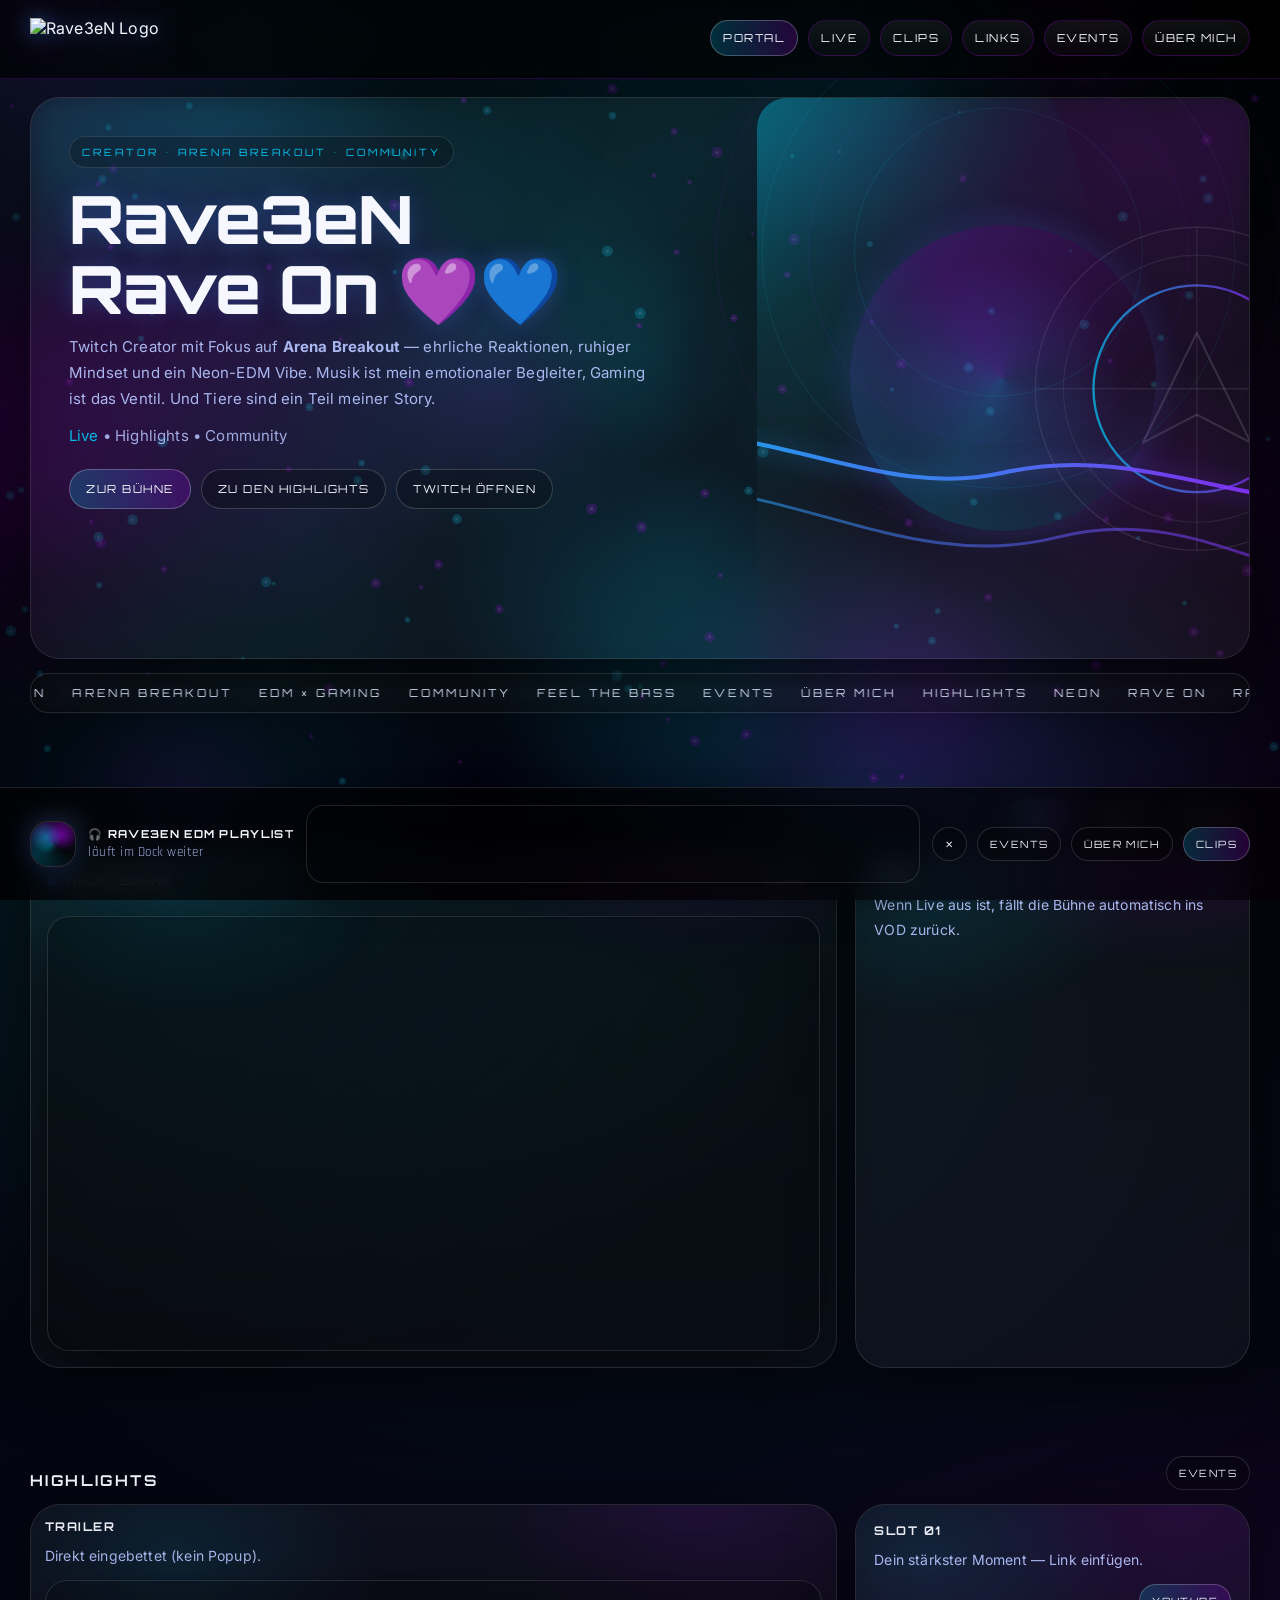
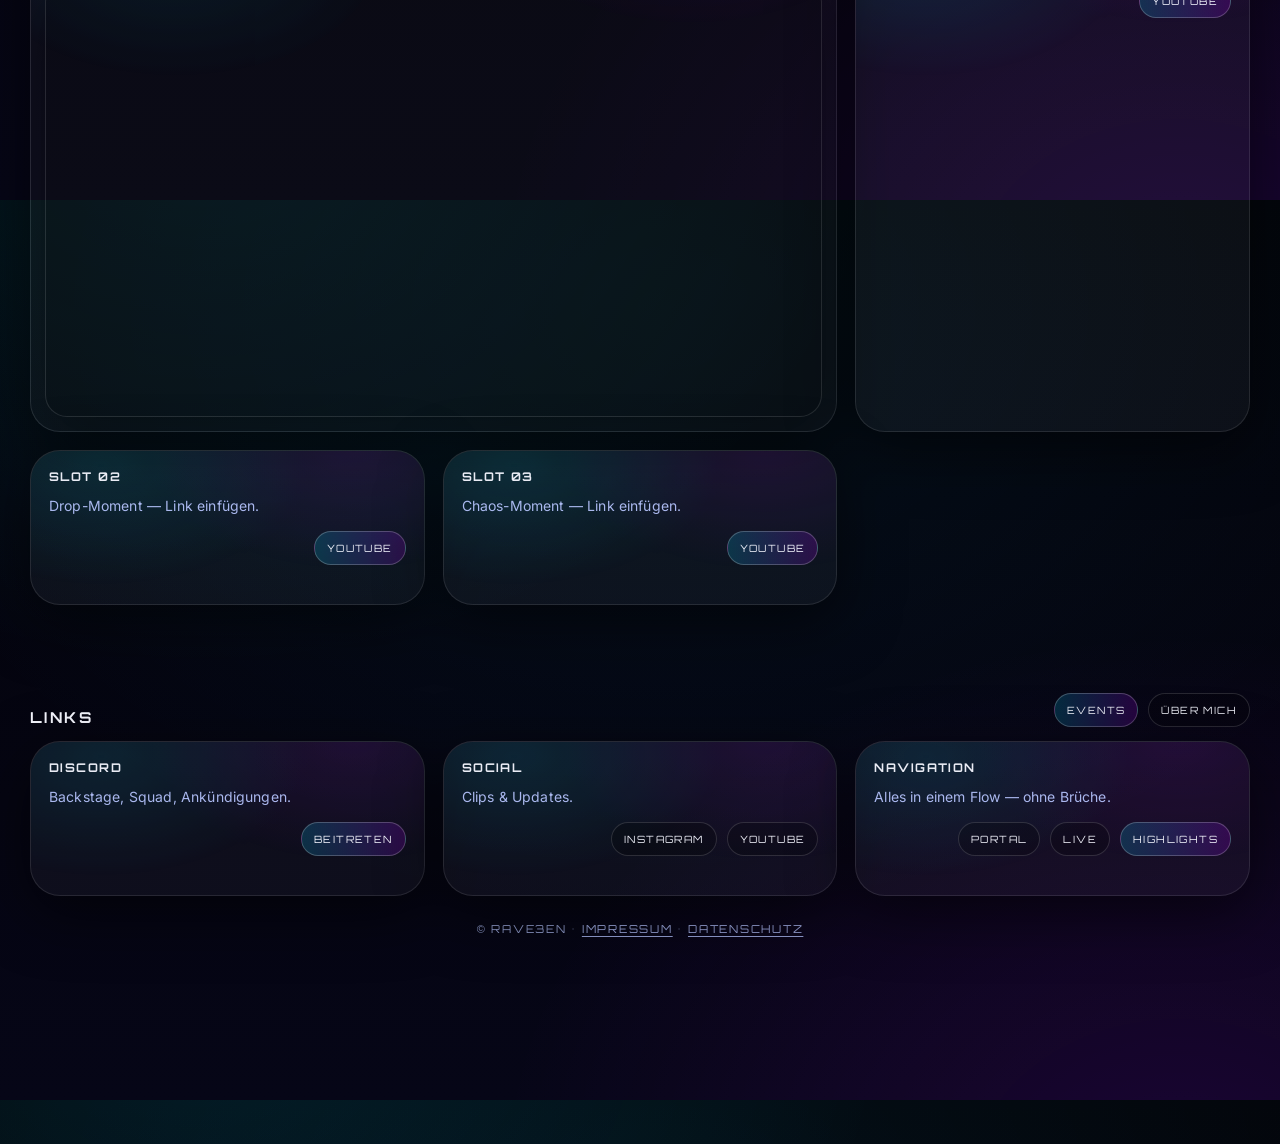
==== commit bc7ed06f: "Update print statement from 'Hello' to 'Goodbye'" ====
--- a/index.html
+++ b/index.html
@@ -3,14 +3,14 @@
 <head>
   <meta charset="utf-8" />
   <meta name="viewport" content="width=device-width,initial-scale=1" />
-  <title>Rave3eN — EDM × Gaming × Community</title>
-
-  <meta name="description" content="Rave3eN: EDM × Gaming × Community. Live auf Twitch, Highlights & Events – im Neon RAVE Look." />
+  <title>Rave3eN — Arena Breakout Creator | EDM × Gaming × Community</title>
+
+  <meta name="description" content="Rave3eN: Arena Breakout Creator. EDM × Gaming × Community im Neon RAVE Look. Live auf Twitch, Highlights & Events." />
   <link rel="canonical" href="https://www.rave3en.de/" />
   <meta name="theme-color" content="#030308" />
 
-  <meta property="og:title" content="Rave3eN — EDM × Gaming × Community" />
-  <meta property="og:description" content="EDM × Gaming × Community. Neon-Blau × Neon-Lila. Live-Stream, Highlights & Events." />
+  <meta property="og:title" content="Rave3eN — Arena Breakout Creator | EDM × Gaming × Community" />
+  <meta property="og:description" content="Arena Breakout Creator. Neon-Blau × Neon-Lila. Live-Stream, Highlights & Events." />
   <meta property="og:type" content="website" />
   <meta property="og:url" content="https://www.rave3en.de/" />
   <meta property="og:image" content="https://www.rave3en.de/logo%20druck.png" />
@@ -238,7 +238,7 @@
       margin: 0 0 16px;
       color: rgba(183,198,255,.92);
       font-size: 15px;
-      line-height: 1.9;
+      line-height: 1.75;
       max-width: 64ch;
     }
     .ctaRow{
@@ -546,7 +546,7 @@
       position:relative;
       overflow:hidden;
       transition: transform .18s ease, border-color .18s ease;
-      min-height: 170px;
+      min-height: 155px;
     }
     .card:hover{ transform: translateY(-3px); border-color: rgba(255,255,255,.22); }
     .card:after{
@@ -555,7 +555,7 @@
       background:
         radial-gradient(340px 200px at 18% 10%, rgba(0,213,255,.13), transparent 62%),
         radial-gradient(340px 200px at 82% 0%, rgba(177,0,255,.13), transparent 62%);
-      opacity:.92;
+      opacity:.80;
       pointer-events:none;
     }
     .card > *{ position:relative; z-index:1; }
@@ -648,6 +648,13 @@
       font-size: 11px;
       text-align:center;
     }
+    footer a{
+      text-decoration: underline;
+      text-underline-offset: 3px;
+      text-decoration-thickness: 1px;
+      opacity: .92;
+    }
+    footer a:hover{ opacity: 1; }
 
     /* Spotify Dock */
     .dock{
@@ -765,12 +772,11 @@
             <div class="navScroll">
               <a class="chip primary" href="#portal">Portal</a>
               <a class="chip" href="#stage">Live</a>
-              <a class="chip" href="#vault">Highlights</a>
+              <a class="chip" href="#vault">Clips</a>
               <a class="chip" href="#portale">Links</a>
 
               <a class="chip" href="events.html" data-pjax>Events</a>
               <a class="chip" href="about.html" data-pjax>Über mich</a>
-              <a class="chip" href="highlight-clips.html" data-pjax>Highlight-Clips</a>
             </div>
           </div>
         </div>
@@ -783,12 +789,16 @@
           <div class="panel reveal">
             <div class="portalGrid">
               <div class="portalLeft">
-                <div class="kicker">musik • emotion • sinn • tiere</div>
-                <div class="title">Rave3eN<br>Rave On 💜💙</div>
+                <div class="kicker">creator • arena breakout • community</div>
+
+                <h1 class="title">Rave3eN<br>Rave On 💜💙</h1>
+
                 <p class="subtitle">
-                  Ich bin Creator auf Twitch. Musik ist der Kern — EDM ist Energie.
-                  Ich will Emotionen zeigen, bewahren und dem Leben über Musik Sinn geben.
-                  Und Tiere sind mir wichtig. Das ist Teil von Rave3eN.
+                  Twitch Creator mit Fokus auf <strong>Arena Breakout</strong> — ehrliche Reaktionen, ruhiger Mindset und ein Neon-EDM Vibe.
+                  Musik ist mein emotionaler Begleiter, Gaming ist das Ventil. Und Tiere sind ein Teil meiner Story.
+                </p>
+                <p class="subtitle" style="margin-top:-6px; opacity:.92;">
+                  <span style="color:rgba(0,213,255,.92);">Live</span> • Highlights • Community
                 </p>
 
                 <div class="ctaRow">
@@ -900,10 +910,10 @@
 
           <div class="ticker reveal" id="ticker" aria-label="Ticker">
             <div class="track" id="track">
-              <span>RAVE3EN</span><span>EDM × GAMING</span><span>COMMUNITY</span><span>ARENA BREAKOUT</span><span>FEEL THE BASS</span>
-              <span>EVENTS</span><span>ÜBER MICH</span><span>HIGHLIGHT-CLIPS</span><span>NEON</span><span>RAVE ON</span>
-              <span>RAVE3EN</span><span>EDM × GAMING</span><span>COMMUNITY</span><span>ARENA BREAKOUT</span><span>FEEL THE BASS</span>
-              <span>EVENTS</span><span>ÜBER MICH</span><span>HIGHLIGHT-CLIPS</span><span>NEON</span><span>RAVE ON</span>
+              <span>RAVE3EN</span><span>ARENA BREAKOUT</span><span>EDM × GAMING</span><span>COMMUNITY</span><span>FEEL THE BASS</span>
+              <span>EVENTS</span><span>ÜBER MICH</span><span>HIGHLIGHTS</span><span>NEON</span><span>RAVE ON</span>
+              <span>RAVE3EN</span><span>ARENA BREAKOUT</span><span>EDM × GAMING</span><span>COMMUNITY</span><span>FEEL THE BASS</span>
+              <span>EVENTS</span><span>ÜBER MICH</span><span>HIGHLIGHTS</span><span>NEON</span><span>RAVE ON</span>
             </div>
           </div>
 
@@ -916,7 +926,7 @@
             <h2>Live</h2>
             <div class="tools">
               <button class="pill primary" id="btnCrowd" type="button">Chat</button>
-              <button class="pill" id="btnMute" type="button">Stumm</button>
+              <button class="pill" id="btnMute" type="button">Ton an</button>
               <a class="pill" href="https://www.twitch.tv/Rave3eN" target="_blank" rel="noreferrer">Öffnen</a>
             </div>
           </div>
@@ -926,7 +936,7 @@
               <div class="stageTop">
                 <div class="stageLabel"><span class="gem"></span> Hauptbühne</div>
                 <div class="tools">
-                  <a class="pill" href="highlight-clips.html" data-pjax>Clips</a>
+                  <a class="pill" href="#vault">Clips</a>
                 </div>
               </div>
 
@@ -952,7 +962,6 @@
           <div class="sectionHead">
             <h2>Highlights</h2>
             <div class="tools">
-              <a class="pill" href="highlight-clips.html" data-pjax>Highlight-Clips</a>
               <a class="pill" href="events.html" data-pjax>Events</a>
             </div>
           </div>
@@ -977,7 +986,7 @@
               <h3>Slot 01</h3>
               <p>Dein stärkster Moment — Link einfügen.</p>
               <div class="tools" style="margin-top:12px;">
-                <a class="pill primary" href="highlight-clips.html" data-pjax>Öffnen</a>
+                <a class="pill primary" href="https://www.youtube.com/@rave3en30" target="_blank" rel="noreferrer">YouTube</a>
               </div>
             </div>
 
@@ -985,7 +994,7 @@
               <h3>Slot 02</h3>
               <p>Drop-Moment — Link einfügen.</p>
               <div class="tools" style="margin-top:12px;">
-                <a class="pill primary" href="highlight-clips.html" data-pjax>Öffnen</a>
+                <a class="pill primary" href="https://www.youtube.com/@rave3en30" target="_blank" rel="noreferrer">YouTube</a>
               </div>
             </div>
 
@@ -993,7 +1002,7 @@
               <h3>Slot 03</h3>
               <p>Chaos-Moment — Link einfügen.</p>
               <div class="tools" style="margin-top:12px;">
-                <a class="pill primary" href="highlight-clips.html" data-pjax>Öffnen</a>
+                <a class="pill primary" href="https://www.youtube.com/@rave3en30" target="_blank" rel="noreferrer">YouTube</a>
               </div>
             </div>
           </div>
@@ -1007,7 +1016,6 @@
             <div class="tools">
               <a class="pill primary" href="events.html" data-pjax>Events</a>
               <a class="pill" href="about.html" data-pjax>Über mich</a>
-              <a class="pill" href="highlight-clips.html" data-pjax>Highlight-Clips</a>
             </div>
           </div>
 
@@ -1040,7 +1048,11 @@
             </div>
           </div>
 
-          <footer>© Rave3eN</footer>
+          <footer>
+            © Rave3eN •
+            <a href="impressum.html" data-pjax>Impressum</a> •
+            <a href="datenschutz.html" data-pjax>Datenschutz</a>
+          </footer>
         </div>
       </section>
     </main>
@@ -1071,7 +1083,7 @@
           <button class="pill" id="dockClose" type="button" aria-label="Player schließen">✕</button>
           <a class="pill" href="events.html" data-pjax>Events</a>
           <a class="pill" href="about.html" data-pjax>Über mich</a>
-          <a class="pill primary" href="highlight-clips.html" data-pjax>Clips</a>
+          <a class="pill primary" href="#vault">Clips</a>
         </div>
       </div>
     </div>
@@ -1097,7 +1109,7 @@
         height: "100%",
         channel: TWITCH_CHANNEL,
         autoplay: true,
-        muted: false,
+        muted: true,
         parent: Array.from(new Set(parentList.concat([location.hostname].filter(Boolean))))
       });
 
@@ -1106,6 +1118,9 @@
         chat.src = `https://www.twitch.tv/embed/${encodeURIComponent("Rave3eN")}/chat?${buildParentParams()}`;
       }
 
+      const btnMute = document.getElementById("btnMute");
+      if(btnMute) btnMute.textContent = "Ton an";
+
       player.addEventListener(Twitch.Player.ONLINE, () => {
         try { player.setChannel(TWITCH_CHANNEL); } catch(e){}
       });
@@ -1118,7 +1133,6 @@
         try { player.setVideo("v" + VOD_ID); } catch(e){}
       }, 6000);
 
-      const btnMute = document.getElementById("btnMute");
       if(btnMute){
         btnMute.addEventListener("click", () => {
           try{
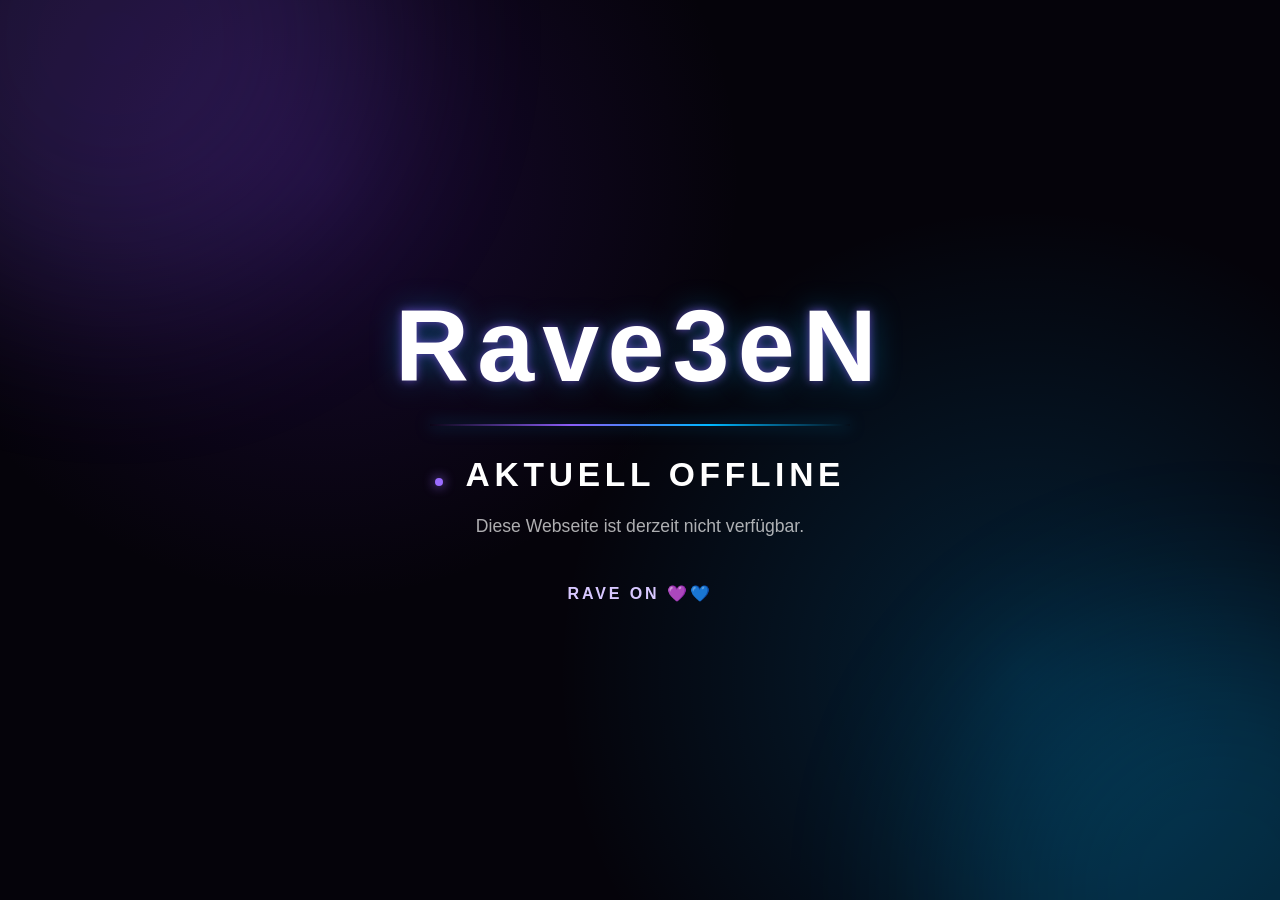
==== commit ae1b74c1: "Update index.html" ====
--- a/index.html
+++ b/index.html
@@ -1,1433 +1,273 @@
-<!doctype html>
+<!DOCTYPE html>
 <html lang="de">
 <head>
-  <meta charset="utf-8" />
-  <meta name="viewport" content="width=device-width,initial-scale=1" />
-  <title>Rave3eN — Arena Breakout Creator | EDM × Gaming × Community</title>
-
-  <meta name="description" content="Rave3eN: Arena Breakout Creator. EDM × Gaming × Community im Neon RAVE Look. Live auf Twitch, Highlights & Events." />
-  <link rel="canonical" href="https://www.rave3en.de/" />
-  <meta name="theme-color" content="#030308" />
-
-  <meta property="og:title" content="Rave3eN — Arena Breakout Creator | EDM × Gaming × Community" />
-  <meta property="og:description" content="Arena Breakout Creator. Neon-Blau × Neon-Lila. Live-Stream, Highlights & Events." />
-  <meta property="og:type" content="website" />
-  <meta property="og:url" content="https://www.rave3en.de/" />
-  <meta property="og:image" content="https://www.rave3en.de/logo%20druck.png" />
-  <meta name="twitter:card" content="summary_large_image" />
-
-  <script type="application/ld+json">
-  {"@context":"https://schema.org","@type":"WebSite","name":"Rave3eN","url":"https://www.rave3en.de/","potentialAction":{"@type":"SearchAction","target":"https://www.rave3en.de/?q={search_term_string}","query-input":"required name=search_term_string"}}
-  </script>
-
-  <link rel="preconnect" href="https://fonts.googleapis.com">
-  <link rel="preconnect" href="https://fonts.gstatic.com" crossorigin>
-  <link href="https://fonts.googleapis.com/css2?family=Orbitron:wght@600;800&family=Inter:wght@300;500;700&family=Rajdhani:wght@500;700&display=swap" rel="stylesheet">
-
-  <style data-pjax-id="base">
-    :root{
-      --bg:#030308;
-      --bg2:#060617;
-      --ink:#f6f7ff;
-      --muted:#b7c6ff;
-
-      --blue:#00d5ff;
-      --purple:#b100ff;
-
-      --shadow: 0 26px 110px rgba(0,0,0,.80);
-      --shadow2: 0 16px 60px rgba(0,0,0,.55);
-
-      --r: 18px;
-      --rx: 30px;
-
-      --max: 1220px;
-      --hudH: 78px;
-      --dockH: 112px;
-
-      --padX: 40px;
-      --secY: 44px;
-      --gap: 18px;
-
-      --portalMin: 560px;
-    }
-
-    *{ box-sizing:border-box; }
-    html,body{ height:100%; }
-    html{ scroll-behavior:smooth; }
-    body{
-      margin:0;
-      color:var(--ink);
+  <meta charset="UTF-8">
+  <meta name="viewport" content="width=device-width, initial-scale=1.0">
+
+  <!-- Suchmaschinen sollen die Offline-Seite nicht indexieren -->
+  <meta name="robots" content="noindex, nofollow, noarchive">
+
+  <meta name="theme-color" content="#05030a">
+
+  <title>Rave3eN.de — Offline</title>
+
+  <style>
+    * {
+      box-sizing: border-box;
+      margin: 0;
+      padding: 0;
+    }
+
+    html,
+    body {
+      width: 100%;
+      height: 100%;
+      overflow: hidden;
+    }
+
+    body {
+      display: grid;
+      place-items: center;
+
       background:
-        radial-gradient(1100px 900px at 16% -10%, rgba(0,213,255,.10), transparent 62%),
-        radial-gradient(1100px 900px at 92% 110%, rgba(177,0,255,.12), transparent 62%),
-        radial-gradient(1300px 950px at 52% 12%, rgba(0,213,255,.06), transparent 65%),
-        linear-gradient(180deg, var(--bg), var(--bg2));
-      overflow-x:hidden;
-      font-family: Inter, system-ui, -apple-system, Segoe UI, Roboto, Arial, sans-serif;
-      letter-spacing:.01em;
-    }
-    a{ color:inherit; text-decoration:none; }
-    button{ font:inherit; }
-
-    :focus-visible{
-      outline: 2px solid rgba(0,213,255,.55);
-      outline-offset: 3px;
-      border-radius: 12px;
-    }
-
-    #fxMist, #fxMotes, #fxSigil {
-      position:fixed; inset:0;
-      z-index:0;
-      pointer-events:none;
-    }
-    .grain{
-      position:fixed; inset:0; z-index:1; pointer-events:none;
-      opacity:.10; mix-blend-mode: overlay;
-      background-image:url("data:image/svg+xml,%3Csvg xmlns='http://www.w3.org/2000/svg' width='220' height='220'%3E%3Cfilter id='n'%3E%3CfeTurbulence type='fractalNoise' baseFrequency='.85' numOctaves='2' stitchTiles='stitch'/%3E%3C/filter%3E%3Crect width='220' height='220' filter='url(%23n)' opacity='.75'/%3E%3C/svg%3E");
-    }
-
-    .content{
-      position:relative;
-      z-index:2;
-      padding-bottom: calc(var(--dockH) + 34px);
-    }
-    .wrap{
-      width:min(var(--max), calc(100% - var(--padX)));
-      margin:0 auto;
-    }
-    @media (max-width: 720px){
-      :root{ --padX: 26px; --secY: 34px; --gap: 14px; --portalMin: 0px; }
-    }
-    @media (max-width: 420px){
-      :root{ --padX: 22px; --secY: 30px; --gap: 12px; }
-    }
-
-    /* HUD */
-    .hud{
-      position:sticky; top:0; z-index:80;
-      background: rgba(0,0,0,.62);
-      border-bottom: 1px solid rgba(177,0,255,.22);
-      backdrop-filter: blur(14px);
-      -webkit-backdrop-filter: blur(14px);
-    }
-    .hud .row{
-      height: var(--hudH);
-      display:flex; align-items:center; justify-content:space-between;
-      gap: 14px;
-      padding: 12px 0;
-    }
-    .brand{
-      display:flex; align-items:center; gap:12px;
-      min-width: 120px;
-      flex: 0 0 auto;
-    }
-    .logo{
-      height:42px;
-      filter: drop-shadow(0 0 10px rgba(0,213,255,.35)) drop-shadow(0 0 14px rgba(177,0,255,.25));
-    }
-
-    .nav{ display:flex; align-items:center; justify-content:flex-end; flex:1 1 auto; min-width:0; }
-    .navScroll{
-      display:flex; gap:10px; align-items:center;
-      overflow-x:auto; overflow-y:hidden;
-      -webkit-overflow-scrolling: touch;
-      scrollbar-width: none;
-      min-width:0;
-      padding-bottom:2px;
-    }
-    .navScroll::-webkit-scrollbar{ display:none; }
-
-    .chip{
-      padding: 10px 12px;
-      border-radius: 999px;
-      border:1px solid rgba(177,0,255,.22);
-      background: linear-gradient(180deg, rgba(255,255,255,.06), rgba(255,255,255,.02));
-      font-family: Orbitron, sans-serif;
-      font-size: 11px;
-      letter-spacing:.14em;
-      text-transform:uppercase;
-      cursor:pointer;
-      user-select:none;
-      transition: transform .15s ease, border-color .15s ease, box-shadow .15s ease;
-      white-space:nowrap;
-      flex:0 0 auto;
-    }
-    .chip:hover{
-      transform: translateY(-1px);
-      border-color: rgba(255,255,255,.24);
-      box-shadow: 0 0 18px rgba(0,213,255,.18), 0 0 22px rgba(177,0,255,.16);
-    }
-    .chip.primary{
-      background: linear-gradient(90deg, rgba(0,213,255,.20), rgba(177,0,255,.20));
-      border-color: rgba(255,255,255,.24);
-    }
-
-    @media (max-width: 980px){
-      :root{ --hudH: 92px; }
-      .hud .row{ height:auto; }
-      .brand{ min-width: unset; }
-    }
-    @media (max-width: 560px){
-      .chip{ padding:9px 11px; font-size:10px; }
-      .navScroll{ justify-content:flex-start; }
-    }
-
-    section{ padding: var(--secY) 0; }
-
-    .panel{
-      position:relative;
-      border-radius: var(--rx);
-      border: 1px solid rgba(255,255,255,.10);
-      background: rgba(255,255,255,.04);
-      box-shadow: var(--shadow);
-      overflow:hidden;
-    }
-    .panel:before{
-      content:"";
-      position:absolute; inset:-2px;
+        radial-gradient(
+          circle at 25% 20%,
+          rgba(91, 33, 182, 0.22),
+          transparent 35%
+        ),
+        radial-gradient(
+          circle at 80% 75%,
+          rgba(0, 174, 255, 0.18),
+          transparent 38%
+        ),
+        #05030a;
+
+      color: #ffffff;
+
+      font-family:
+        Inter,
+        "Segoe UI",
+        Arial,
+        sans-serif;
+    }
+
+    /* Hintergrund-Leuchteffekte */
+
+    .glow {
+      position: fixed;
+
+      width: 42vw;
+      height: 42vw;
+
+      border-radius: 50%;
+
+      filter: blur(90px);
+
+      opacity: 0.18;
+
+      animation:
+        drift 9s ease-in-out infinite alternate;
+
+      pointer-events: none;
+    }
+
+    .glow.one {
+      background: #8b5cf6;
+
+      top: -18vw;
+      left: -12vw;
+    }
+
+    .glow.two {
+      background: #00b7ff;
+
+      right: -16vw;
+      bottom: -20vw;
+
+      animation-delay: -3s;
+    }
+
+    /* Hauptbereich */
+
+    main {
+      position: relative;
+
+      z-index: 2;
+
+      width: min(900px, 90vw);
+
+      text-align: center;
+
+      padding: 56px 28px;
+    }
+
+    /* Rave3eN Schriftzug */
+
+    .brand {
+      font-size:
+        clamp(2.7rem, 8vw, 6.5rem);
+
+      font-weight: 900;
+
+      letter-spacing: 0.08em;
+
+      line-height: 0.95;
+
+      /* WICHTIG:
+         Kein uppercase, damit Rave3eN
+         exakt so geschrieben bleibt.
+      */
+
+      text-transform: none;
+
+      text-shadow:
+        0 0 10px rgba(139, 92, 246, 0.65),
+        0 0 30px rgba(0, 183, 255, 0.35);
+    }
+
+    /* Neon-Trennlinie */
+
+    .line {
+      width: min(420px, 65vw);
+
+      height: 2px;
+
+      margin: 30px auto;
+
       background:
-        radial-gradient(720px 380px at 14% 0%, rgba(0,213,255,.18), transparent 60%),
-        radial-gradient(720px 380px at 90% 10%, rgba(177,0,255,.18), transparent 60%);
-      filter: blur(14px);
-      opacity:.92;
-      pointer-events:none;
-    }
-    .panel > *{ position:relative; z-index:1; }
-
-    /* PORTAL */
-    .portal{ padding-top: 18px; }
-    .portalGrid{
-      display:grid;
-      grid-template-columns: 1.18fr .82fr;
-      gap: var(--gap);
-      align-items:stretch;
-    }
-    @media (max-width: 980px){ .portalGrid{ grid-template-columns: 1fr; } }
-
-    .portalLeft{
-      padding: clamp(24px, 3.1vw, 38px);
-      min-height: var(--portalMin);
-      display:flex;
-      flex-direction:column;
-    }
-
-    .kicker{
-      display:inline-flex;
-      width: fit-content;
-      padding: 9px 12px;
-      border-radius:999px;
-      border:1px solid rgba(255,255,255,.12);
-      background: rgba(0,0,0,.22);
-      font-family: Orbitron, sans-serif;
-      letter-spacing:.30em;
-      text-transform:uppercase;
-      font-size: 10px;
-      color: rgba(0,213,255,.92);
-      margin-bottom: 2px;
-    }
-    .title{
-      margin: 14px 0 10px;
-      font-family: Orbitron, sans-serif;
+        linear-gradient(
+          90deg,
+          transparent,
+          #8b5cf6,
+          #00b7ff,
+          transparent
+        );
+
+      box-shadow:
+        0 0 16px rgba(0, 183, 255, 0.55);
+    }
+
+    /* Offline Text */
+
+    h1 {
+      font-size:
+        clamp(1.4rem, 3vw, 2.1rem);
+
+      font-weight: 600;
+
+      letter-spacing: 0.14em;
+
+      text-transform: uppercase;
+    }
+
+    p {
+      margin-top: 18px;
+
+      color:
+        rgba(255, 255, 255, 0.68);
+
+      font-size:
+        clamp(0.95rem, 2vw, 1.1rem);
+
+      line-height: 1.7;
+    }
+
+    /* RAVE ON */
+
+    .signature {
+      margin-top: 42px;
+
       font-weight: 800;
-      font-size: clamp(40px, 5.2vw, 78px);
-      line-height: 1.05;
-      letter-spacing: -0.02em;
-      text-shadow: 0 0 20px rgba(0,213,255,.16), 0 0 30px rgba(177,0,255,.16);
-    }
-    .subtitle{
-      margin: 0 0 16px;
-      color: rgba(183,198,255,.92);
-      font-size: 15px;
-      line-height: 1.75;
-      max-width: 64ch;
-    }
-    .ctaRow{
-      display:flex;
-      gap:10px;
-      flex-wrap:wrap;
-      margin-top: 4px;
-    }
-    .btn{
-      display:inline-flex; align-items:center; justify-content:center;
-      padding: 12px 16px;
-      border-radius: 999px;
-      border:1px solid rgba(255,255,255,.18);
-      background: rgba(0,0,0,.22);
-      font-family: Orbitron, sans-serif;
-      letter-spacing:.14em;
-      text-transform:uppercase;
-      font-size: 11px;
-      cursor:pointer;
-      user-select:none;
-      transition: transform .15s ease, border-color .15s ease, box-shadow .15s ease;
-      white-space:nowrap;
-    }
-    .btn:hover{
-      transform: translateY(-1px);
-      border-color: rgba(255,255,255,.26);
-      box-shadow: 0 0 24px rgba(0,213,255,.14), 0 0 24px rgba(177,0,255,.12);
-    }
-    .btn.primary{
-      background: linear-gradient(90deg, rgba(0,213,255,.22), rgba(177,0,255,.22));
-      border-color: rgba(255,255,255,.24);
-    }
-
-    /* SIGIL ROOM */
-    .sigilRoom{
-      position:relative;
-      overflow:hidden;
-      min-height: var(--portalMin);
-      border-radius: var(--rx);
-      isolation:isolate;
-      background: rgba(0,0,0,.08);
-    }
-    @media (max-width: 980px){
-      .sigilRoom{
-        min-height: 360px;
-        aspect-ratio: 4 / 5;
-      }
-    }
-    @media (max-width: 520px){
-      .sigilRoom{ aspect-ratio: 3 / 4; }
-    }
-
-    .sigilArt{ position:absolute; inset:0; z-index:0; }
-    .sigilArt svg{ width:100%; height:100%; display:block; }
-
-    .sigilLogoWrap{
-      position:absolute;
-      inset:0;
-      display:grid;
-      place-items:center;
-      z-index:1;
-      pointer-events:none;
-    }
-
-    .sigilHalo{
-      width: min(62%, 320px);
-      aspect-ratio: 1/1;
-      border-radius: 999px;
-      background:
-        radial-gradient(circle at 50% 50%, rgba(0,213,255,.16), transparent 55%),
-        radial-gradient(circle at 50% 50%, rgba(177,0,255,.16), transparent 60%),
-        conic-gradient(from 90deg,
-          rgba(0,213,255,.00),
-          rgba(0,213,255,.22),
-          rgba(177,0,255,.22),
-          rgba(0,213,255,.00));
+
+      letter-spacing: 0.18em;
+
+      color: #d8c8ff;
+    }
+
+    /* Status Punkt */
+
+    .dot {
+      display: inline-block;
+
+      width: 8px;
+      height: 8px;
+
+      margin-right: 10px;
+
+      border-radius: 50%;
+
+      background: #9b6cff;
+
       box-shadow:
-        0 0 40px rgba(0,213,255,.14),
-        0 0 46px rgba(177,0,255,.12);
-      opacity:0;
-      transform: scale(.72);
-      filter: blur(0.2px);
-    }
-
-    .sigilLogo{
-      position:absolute;
-      width: min(42%, 220px);
-      height:auto;
-      transform-origin: 50% 50%;
-      opacity:0;
-      transform: translateY(18px) scale(.68) rotate(-28deg);
-      filter:
-        blur(5px)
-        drop-shadow(0 0 0px rgba(0,213,255,0))
-        drop-shadow(0 0 0px rgba(177,0,255,0));
-    }
-
-    .sigilRoom.summon .sigilHalo{
-      animation: haloSummon 1.6s cubic-bezier(.14,.92,.18,1) both;
-    }
-    @keyframes haloSummon{
-      0%   { opacity:0; transform: scale(.72); }
-      55%  { opacity:.92; transform: scale(1.08); }
-      100% { opacity:.84; transform: scale(1.00); }
-    }
-
-    .sigilRoom.summon .sigilLogo{
-      animation: logoSummon 1.55s cubic-bezier(.16,.98,.16,1) both;
-    }
-    @keyframes logoSummon{
-      0%{
-        opacity:0;
-        transform: translateY(18px) scale(.68) rotate(-28deg);
-        filter: blur(6px);
-      }
-      55%{
-        opacity:.92;
-        transform: translateY(-4px) scale(1.10) rotate(8deg);
-        filter: blur(1px);
-      }
-      78%{
-        opacity:1;
-        transform: translateY(0px) scale(0.98) rotate(-2deg);
-        filter: blur(0px);
-      }
-      100%{
-        opacity:.96;
-        transform: translateY(0px) scale(1.00) rotate(0deg);
-        filter: blur(0px);
-      }
-    }
-
-    .sigilRoom.summoned .sigilHalo{
-      opacity:.84;
-      transform: scale(1);
-      animation: haloBreath 5.8s ease-in-out infinite;
-    }
-    @keyframes haloBreath{
-      0%,100%{ transform: scale(0.98); opacity:.78; }
-      50%{ transform: scale(1.03); opacity:.92; }
-    }
-
-    .sigilRoom.summoned .sigilLogo{
-      opacity:.96;
-      transform: translateY(0) scale(1) rotate(0deg);
-      filter:
-        drop-shadow(0 0 12px rgba(0,213,255,.26))
-        drop-shadow(0 0 16px rgba(177,0,255,.22));
-      animation: sigilSpin 18s linear infinite;
-    }
-    @keyframes sigilSpin{
-      to{ transform: translateY(0) scale(1) rotate(360deg); }
-    }
-
-    .sigilZap{
-      position:absolute;
-      inset:0;
-      z-index:2;
-      pointer-events:none;
-      opacity:0;
-      mix-blend-mode: screen;
-      background:
-        radial-gradient(520px 260px at 72% 34%, rgba(0,213,255,.22), transparent 65%),
-        radial-gradient(520px 260px at 72% 34%, rgba(177,0,255,.22), transparent 65%),
-        repeating-linear-gradient(115deg,
-          rgba(255,255,255,.00) 0 18px,
-          rgba(255,255,255,.22) 18px 19px,
-          rgba(255,255,255,.00) 19px 36px);
-      filter: blur(0.5px);
-      transform: translate3d(0,0,0);
-    }
-    .sigilRoom.zap .sigilZap{ animation: zapFlash .26s ease-out 1; }
-    .sigilRoom.zapStrong .sigilZap{ animation: zapFlashStrong .55s ease-out 1; }
-    @keyframes zapFlash{
-      0%{ opacity:0; }
-      25%{ opacity:.65; }
-      55%{ opacity:.16; }
-      100%{ opacity:0; }
-    }
-    @keyframes zapFlashStrong{
-      0%{ opacity:0; }
-      18%{ opacity:.92; }
-      42%{ opacity:.28; }
-      60%{ opacity:.62; }
-      100%{ opacity:0; }
-    }
-
-    .runeLayer{
-      position:absolute;
-      inset:0;
-      z-index:3;
-      display:grid;
-      place-items:center;
-      pointer-events:none;
-      opacity:0;
-      mix-blend-mode: screen;
-    }
-    .runeLayer svg{
-      width: min(78%, 430px);
-      aspect-ratio: 1/1;
-      overflow:visible;
-      transform: scale(.96) rotate(-12deg);
-      filter:
-        drop-shadow(0 0 14px rgba(0,213,255,.14))
-        drop-shadow(0 0 18px rgba(177,0,255,.12));
-    }
-
-    .sigilRoom.radar .runeLayer{ opacity:1; animation: runeFade 1.7s ease-out both; }
-    @keyframes runeFade{
-      0%{ opacity:0; }
-      12%{ opacity:.95; }
-      75%{ opacity:.38; }
-      100%{ opacity:0; }
-    }
-
-    .sigilRoom.radar .radar{
-      transform-origin: 300px 300px;
-      animation: radarSweep 1.6s cubic-bezier(.4,.0,.2,1) both;
-    }
-    @keyframes radarSweep{
-      0%{ transform: rotate(-90deg); opacity:0; }
-      10%{ opacity:1; }
-      90%{ opacity:.85; }
-      100%{ transform: rotate(270deg); opacity:0; }
-    }
-
-    /* TICKER */
-    .ticker{
-      margin-top: 14px;
-      border-radius: var(--r);
-      border:1px solid rgba(255,255,255,.10);
-      background: rgba(255,255,255,.03);
-      overflow:hidden;
-      user-select:none;
-      cursor:grab;
-      box-shadow: inset 0 0 30px rgba(0,0,0,.55);
-    }
-    .track{
-      display:flex;
-      gap:26px;
-      padding: 12px 18px;
-      white-space:nowrap;
-      will-change: transform;
-    }
-    .track span{
-      font-family: Orbitron, sans-serif;
-      letter-spacing:.28em;
-      font-size: 11px;
-      text-transform:uppercase;
-      color: rgba(220,232,255,.92);
-    }
-
-    /* Sections */
-    .sectionHead{
-      display:flex; align-items:flex-end; justify-content:space-between;
-      gap: 12px;
-      margin: 0 0 14px;
-    }
-    h2{
-      margin:0;
-      font-family: Orbitron, sans-serif;
-      font-size: 15px;
-      letter-spacing:.16em;
-      text-transform:uppercase;
-    }
-    .tools{ display:flex; gap:10px; flex-wrap:wrap; justify-content:flex-end; }
-
-    .pill{
-      padding: 10px 12px;
-      border-radius: 999px;
-      border:1px solid rgba(255,255,255,.14);
-      background: rgba(0,0,0,.22);
-      font-family: Orbitron, sans-serif;
-      font-size: 10px;
-      letter-spacing:.14em;
-      text-transform:uppercase;
-      cursor:pointer;
-      user-select:none;
-      transition: transform .15s ease, border-color .15s ease, box-shadow .15s ease;
-      white-space:nowrap;
-      color: rgba(246,247,255,.96);
-    }
-    .pill:hover{
-      transform: translateY(-1px);
-      border-color: rgba(255,255,255,.22);
-      box-shadow: 0 0 18px rgba(0,213,255,.12), 0 0 18px rgba(177,0,255,.10);
-    }
-    .pill.primary{
-      border-color: rgba(255,255,255,.22);
-      background: linear-gradient(90deg, rgba(0,213,255,.18), rgba(177,0,255,.18));
-    }
-
-    .grid{
-      display:grid;
-      grid-template-columns: repeat(12, 1fr);
-      gap: var(--gap);
-    }
-    .card{
-      grid-column: span 4;
-      padding: 18px;
-      border-radius: var(--rx);
-      border: 1px solid rgba(255,255,255,.10);
-      background: rgba(255,255,255,.04);
-      box-shadow: var(--shadow2);
-      position:relative;
-      overflow:hidden;
-      transition: transform .18s ease, border-color .18s ease;
-      min-height: 155px;
-    }
-    .card:hover{ transform: translateY(-3px); border-color: rgba(255,255,255,.22); }
-    .card:after{
-      content:"";
-      position:absolute; inset:-1px;
-      background:
-        radial-gradient(340px 200px at 18% 10%, rgba(0,213,255,.13), transparent 62%),
-        radial-gradient(340px 200px at 82% 0%, rgba(177,0,255,.13), transparent 62%);
-      opacity:.80;
-      pointer-events:none;
-    }
-    .card > *{ position:relative; z-index:1; }
-    .card h3{
-      margin:0 0 10px;
-      font-family: Orbitron, sans-serif;
-      text-transform:uppercase;
-      letter-spacing:.12em;
-      font-size: 12px;
-      opacity:.95;
-    }
-    .card p{ margin:0; color: rgba(183,198,255,.92); line-height:1.75; font-size: 14px; }
-
-    .card.big{
-      grid-column: span 8;
-      min-height: 380px;
-      padding: 14px;
-    }
-    @media (max-width: 980px){
-      .card{ grid-column: span 6; }
-      .card.big{ grid-column: span 12; min-height: 340px; }
-    }
-    @media (max-width: 640px){
-      .card{ grid-column: span 12; }
-      .card.big{ min-height: 320px; }
-    }
-
-    .stageTop{
-      display:flex; align-items:center; justify-content:space-between;
-      gap:10px;
-      padding: 14px 16px 8px;
-    }
-    .stageLabel{
-      display:flex; align-items:center; gap:10px;
-      font-family: Orbitron, sans-serif;
-      letter-spacing:.16em;
-      text-transform:uppercase;
-      font-size: 11px;
-      color: rgba(246,247,255,.95);
-    }
-    .gem{
-      width:10px; height:10px; border-radius:999px;
-      background: linear-gradient(90deg, var(--blue), var(--purple));
-      box-shadow: 0 0 14px rgba(0,213,255,.22), 0 0 14px rgba(177,0,255,.18);
-    }
-    .playerShell{
-      margin: 10px 16px 16px;
-      position:relative;
-      width: calc(100% - 32px);
-      aspect-ratio: 16/9;
-      border-radius: 22px;
-      overflow:hidden;
-      border:1px solid rgba(255,255,255,.12);
-      background: rgba(0,0,0,.34);
-      box-shadow: 0 22px 90px rgba(0,0,0,.72);
-    }
-    #twitchFrame{ position:absolute; inset:0; width:100%; height:100%; }
-
-    .drawer{
-      display:none;
-      margin: 0 16px 16px;
-      border-radius: 22px;
-      overflow:hidden;
-      border:1px solid rgba(255,255,255,.12);
-      background: rgba(0,0,0,.22);
-    }
-    .drawer.on{ display:block; }
-    .drawer iframe{ width:100%; height:480px; border:0; }
-    @media (max-width: 980px){ .drawer iframe{ height:440px; } }
-    @media (max-width: 640px){ .drawer iframe{ height:420px; } }
-
-    .ratio{
-      position:relative;
-      width:100%;
-      aspect-ratio: 16/9;
-      border-radius: 22px;
-      overflow:hidden;
-      border:1px solid rgba(255,255,255,.12);
-      background: rgba(0,0,0,.25);
-      box-shadow: 0 16px 60px rgba(0,0,0,.45);
-    }
-    .ratio iframe{ position:absolute; inset:0; width:100%; height:100%; border:0; }
-
-    footer{
-      padding: 26px 0 18px;
-      color: rgba(183,198,255,.78);
-      font-family: Orbitron, sans-serif;
-      letter-spacing:.16em;
-      text-transform:uppercase;
-      font-size: 11px;
-      text-align:center;
-    }
-    footer a{
-      text-decoration: underline;
-      text-underline-offset: 3px;
-      text-decoration-thickness: 1px;
-      opacity: .92;
-    }
-    footer a:hover{ opacity: 1; }
-
-    /* Spotify Dock */
-    .dock{
-      position:fixed; left:0; right:0; bottom:0;
-      z-index:95;
-      background: rgba(0,0,0,.62);
-      border-top: 1px solid rgba(255,255,255,.12);
-      backdrop-filter: blur(14px);
-      -webkit-backdrop-filter: blur(14px);
-    }
-    .dock .row{
-      height: var(--dockH);
-      display:flex; align-items:center; justify-content:space-between;
-      gap: 12px;
-      padding: 12px 0;
-    }
-    .dockLeft{
-      display:flex; align-items:center; gap:12px;
-      min-width: 220px;
-    }
-    .orb{
-      width:46px; height:46px; border-radius: 18px;
-      border:1px solid rgba(255,255,255,.14);
-      background:
-        radial-gradient(22px 22px at 35% 35%, rgba(0,213,255,.48), transparent 70%),
-        radial-gradient(22px 22px at 70% 30%, rgba(177,0,255,.48), transparent 70%),
-        rgba(0,0,0,.18);
-      box-shadow: 0 0 28px rgba(0,213,255,.14), 0 0 28px rgba(177,0,255,.12);
-      position:relative; overflow:hidden;
-    }
-    .orb:after{
-      content:"";
-      position:absolute; inset:-16px;
-      background: conic-gradient(from 120deg,
-        rgba(0,213,255,0),
-        rgba(0,213,255,.35),
-        rgba(177,0,255,.35),
-        rgba(0,213,255,0));
-      opacity:.62;
-      animation: spin 7.8s linear infinite;
-    }
-    @keyframes spin { to { transform: rotate(360deg); } }
-
-    .dockText strong{
-      display:block;
-      font-family: Orbitron, sans-serif;
-      letter-spacing:.12em;
-      text-transform:uppercase;
-      font-size: 11px;
-      line-height:1.2;
-    }
-    .dockText span{
-      display:block;
-      color: rgba(183,198,255,.88);
-      font-family: Rajdhani, sans-serif;
-      letter-spacing:.04em;
-      font-size: 13px;
-      margin-top: 3px;
-    }
-    .dockMid{
-      flex:1;
-      display:flex;
-      justify-content:center;
-      min-width: 260px;
-    }
-    .spotifyFrame{
-      width: min(700px, 100%);
-      height: 78px;
-      border-radius: 18px;
-      overflow:hidden;
-      border:1px solid rgba(255,255,255,.12);
-      background: rgba(0,0,0,.26);
-      box-shadow: 0 12px 40px rgba(0,0,0,.55);
-    }
-    .spotifyFrame iframe{ width:100%; height:100%; border:0; }
-
-    .dockRight{
-      display:flex; align-items:center; gap:10px;
-      justify-content:flex-end; flex-wrap:wrap;
-      min-width: 220px;
-    }
-
-    @media (max-width: 980px){
-      :root{ --dockH: 150px; }
-      .dock .row{ height:auto; align-items:flex-start; padding: 12px 0 14px; }
-      .dockMid{ width:100%; order: 3; justify-content:stretch; }
-      .spotifyFrame{ width:100%; height: 92px; }
-      .dockLeft{ order: 1; }
-      .dockRight{ order: 2; min-width: unset; }
-      .dockLeft, .dockRight{ min-width: unset; }
-    }
-
-    .reveal{ opacity:0; transform: translateY(14px); transition: opacity .7s ease, transform .7s ease; }
-    .reveal.on{ opacity:1; transform: translateY(0); }
+        0 0 12px #9b6cff;
+
+      animation:
+        pulse 1.8s ease-in-out infinite;
+    }
+
+    /* Animationen */
+
+    @keyframes pulse {
+
+      0%,
+      100% {
+        opacity: 0.35;
+        transform: scale(0.8);
+      }
+
+      50% {
+        opacity: 1;
+        transform: scale(1.2);
+      }
+    }
+
+    @keyframes drift {
+
+      from {
+        transform:
+          translate3d(0, 0, 0)
+          scale(1);
+      }
+
+      to {
+        transform:
+          translate3d(8vw, 5vh, 0)
+          scale(1.15);
+      }
+    }
+
   </style>
 </head>
 
 <body>
-  <canvas id="fxMist"></canvas>
-  <canvas id="fxMotes"></canvas>
-  <canvas id="fxSigil"></canvas>
-  <div class="grain"></div>
-
-  <div class="content">
-    <div class="hud">
-      <div class="wrap">
-        <div class="row">
-          <div class="brand">
-            <a href="index.html" data-pjax style="display:flex;align-items:center;gap:12px;">
-              <img class="logo" src="logo%20druck.png" alt="Rave3eN Logo" />
-            </a>
-          </div>
-
-          <div class="nav" aria-label="Navigation">
-            <div class="navScroll">
-              <a class="chip primary" href="#portal">Portal</a>
-              <a class="chip" href="#stage">Live</a>
-              <a class="chip" href="#vault">Clips</a>
-              <a class="chip" href="#portale">Links</a>
-
-              <a class="chip" href="events.html" data-pjax>Events</a>
-              <a class="chip" href="about.html" data-pjax>Über mich</a>
-            </div>
-          </div>
-        </div>
-      </div>
+
+  <!-- Hintergrund -->
+  <div class="glow one"></div>
+  <div class="glow two"></div>
+
+  <!-- Inhalt -->
+  <main>
+
+    <div class="brand">
+      Rave3eN
     </div>
 
-    <main id="pjax-root">
-      <section class="portal" id="portal">
-        <div class="wrap">
-          <div class="panel reveal">
-            <div class="portalGrid">
-              <div class="portalLeft">
-                <div class="kicker">creator • arena breakout • community</div>
-
-                <h1 class="title">Rave3eN<br>Rave On 💜💙</h1>
-
-                <p class="subtitle">
-                  Twitch Creator mit Fokus auf <strong>Arena Breakout</strong> — ehrliche Reaktionen, ruhiger Mindset und ein Neon-EDM Vibe.
-                  Musik ist mein emotionaler Begleiter, Gaming ist das Ventil. Und Tiere sind ein Teil meiner Story.
-                </p>
-                <p class="subtitle" style="margin-top:-6px; opacity:.92;">
-                  <span style="color:rgba(0,213,255,.92);">Live</span> • Highlights • Community
-                </p>
-
-                <div class="ctaRow">
-                  <a class="btn primary" href="#stage">Zur Bühne</a>
-                  <a class="btn" href="#vault">Zu den Highlights</a>
-                  <a class="btn" href="https://www.twitch.tv/Rave3eN" target="_blank" rel="noreferrer">Twitch öffnen</a>
-                </div>
-              </div>
-
-              <div class="sigilRoom" id="sigilRoom" aria-hidden="true">
-                <div class="sigilArt">
-                  <svg viewBox="0 0 900 520" preserveAspectRatio="xMidYMid slice">
-                    <defs>
-                      <radialGradient id="p1" cx="28%" cy="16%" r="90%">
-                        <stop offset="0%" stop-color="rgba(0,213,255,.55)"/>
-                        <stop offset="55%" stop-color="rgba(0,213,255,.10)"/>
-                        <stop offset="100%" stop-color="rgba(0,0,0,0)"/>
-                      </radialGradient>
-                      <radialGradient id="p2" cx="84%" cy="0%" r="90%">
-                        <stop offset="0%" stop-color="rgba(177,0,255,.55)"/>
-                        <stop offset="55%" stop-color="rgba(177,0,255,.10)"/>
-                        <stop offset="100%" stop-color="rgba(0,0,0,0)"/>
-                      </radialGradient>
-                      <linearGradient id="ln" x1="0" x2="1">
-                        <stop offset="0" stop-color="rgba(0,213,255,.95)"/>
-                        <stop offset="1" stop-color="rgba(177,0,255,.95)"/>
-                      </linearGradient>
-                      <filter id="blur"><feGaussianBlur stdDeviation="10"/></filter>
-                    </defs>
-
-                    <rect width="900" height="520" fill="rgba(255,255,255,.02)"/>
-                    <circle cx="240" cy="140" r="290" fill="url(#p1)"/>
-                    <circle cx="740" cy="90"  r="330" fill="url(#p2)"/>
-
-                    <g opacity=".72">
-                      <circle cx="630" cy="270" r="150" fill="none" stroke="rgba(255,255,255,.14)" stroke-width="1.2"/>
-                      <circle cx="630" cy="270" r="124" fill="none" stroke="rgba(255,255,255,.10)" stroke-width="1.2"/>
-                      <circle cx="630" cy="270" r="96"  fill="none" stroke="url(#ln)" stroke-width="2.2"/>
-                      <path d="M630 120 L630 420" stroke="rgba(255,255,255,.12)" stroke-width="1.2"/>
-                      <path d="M480 270 L780 270" stroke="rgba(255,255,255,.12)" stroke-width="1.2"/>
-                      <path d="M630 218 L580 320 L630 294 L680 320 Z"
-                            fill="none" stroke="rgba(255,255,255,.18)" stroke-width="2" stroke-linejoin="round"/>
-                    </g>
-
-                    <path d="M0,338 C190,260 310,380 450,348 C590,316 700,402 835,368 C872,358 888,340 900,350"
-                          fill="none" stroke="url(#ln)" stroke-width="3.8" opacity=".95"/>
-                    <path d="M0,380 C210,310 330,450 500,408 C650,370 735,490 862,440 C884,430 892,420 900,426"
-                          fill="none" stroke="url(#ln)" stroke-width="2.7" opacity=".56"/>
-                    <path d="M0,338 C190,260 310,380 450,348 C590,316 700,402 835,368 C872,358 888,340 900,350"
-                          fill="none" stroke="url(#ln)" stroke-width="18" opacity=".14" filter="url(#blur)"/>
-                  </svg>
-                </div>
-
-                <div class="sigilLogoWrap">
-                  <div class="sigilHalo" aria-hidden="true"></div>
-                  <img class="sigilLogo" src="logo%20druck.png" alt="" />
-                </div>
-
-                <div class="sigilZap" aria-hidden="true"></div>
-
-                <div class="runeLayer" aria-hidden="true">
-                  <svg viewBox="0 0 600 600">
-                    <defs>
-                      <linearGradient id="rg" x1="0" x2="1">
-                        <stop offset="0" stop-color="rgba(0,213,255,1)"/>
-                        <stop offset="1" stop-color="rgba(177,0,255,1)"/>
-                      </linearGradient>
-
-                      <radialGradient id="scanGlow">
-                        <stop offset="0%" stop-color="rgba(255,255,255,0.0)"/>
-                        <stop offset="60%" stop-color="rgba(0,213,255,0.35)"/>
-                        <stop offset="100%" stop-color="rgba(177,0,255,0.0)"/>
-                      </radialGradient>
-
-                      <filter id="scanBlur">
-                        <feGaussianBlur stdDeviation="3"/>
-                      </filter>
-                    </defs>
-
-                    <circle cx="300" cy="300" r="230"
-                      fill="none" stroke="rgba(255,255,255,.14)" stroke-width="2"/>
-
-                    <circle cx="300" cy="300" r="208"
-                      fill="none" stroke="rgba(255,255,255,.18)"
-                      stroke-width="10"
-                      stroke-dasharray="10 18"
-                      stroke-linecap="round"/>
-
-                    <circle cx="300" cy="300" r="182"
-                      fill="none" stroke="rgba(255,255,255,.10)" stroke-width="2"/>
-
-                    <g class="radar">
-                      <path
-                        d="M300 300 L300 40 A260 260 0 0 1 560 300 Z"
-                        fill="url(#scanGlow)"
-                        opacity="0.9"
-                        filter="url(#scanBlur)"/>
-                      <path
-                        d="M300 300 L300 40"
-                        stroke="url(#rg)"
-                        stroke-width="3"
-                        stroke-linecap="round"/>
-                    </g>
-                  </svg>
-                </div>
-              </div>
-            </div>
-          </div>
-
-          <div class="ticker reveal" id="ticker" aria-label="Ticker">
-            <div class="track" id="track">
-              <span>RAVE3EN</span><span>ARENA BREAKOUT</span><span>EDM × GAMING</span><span>COMMUNITY</span><span>FEEL THE BASS</span>
-              <span>EVENTS</span><span>ÜBER MICH</span><span>HIGHLIGHTS</span><span>NEON</span><span>RAVE ON</span>
-              <span>RAVE3EN</span><span>ARENA BREAKOUT</span><span>EDM × GAMING</span><span>COMMUNITY</span><span>FEEL THE BASS</span>
-              <span>EVENTS</span><span>ÜBER MICH</span><span>HIGHLIGHTS</span><span>NEON</span><span>RAVE ON</span>
-            </div>
-          </div>
-
-        </div>
-      </section>
-
-      <section id="stage">
-        <div class="wrap">
-          <div class="sectionHead">
-            <h2>Live</h2>
-            <div class="tools">
-              <button class="pill primary" id="btnCrowd" type="button">Chat</button>
-              <button class="pill" id="btnMute" type="button">Ton an</button>
-              <a class="pill" href="https://www.twitch.tv/Rave3eN" target="_blank" rel="noreferrer">Öffnen</a>
-            </div>
-          </div>
-
-          <div class="grid">
-            <div class="card big reveal" style="padding:0;">
-              <div class="stageTop">
-                <div class="stageLabel"><span class="gem"></span> Hauptbühne</div>
-                <div class="tools">
-                  <a class="pill" href="#vault">Clips</a>
-                </div>
-              </div>
-
-              <div class="playerShell">
-                <div id="twitchFrame"></div>
-              </div>
-
-              <div class="drawer" id="crowdDrawer">
-                <iframe id="twitchChat" title="Chat"></iframe>
-              </div>
-            </div>
-
-            <div class="card reveal">
-              <h3>Vibe</h3>
-              <p>Wenn Live aus ist, fällt die Bühne automatisch ins VOD zurück.</p>
-            </div>
-          </div>
-        </div>
-      </section>
-
-      <section id="vault">
-        <div class="wrap">
-          <div class="sectionHead">
-            <h2>Highlights</h2>
-            <div class="tools">
-              <a class="pill" href="events.html" data-pjax>Events</a>
-            </div>
-          </div>
-
-          <div class="grid">
-            <div class="card big reveal">
-              <h3>Trailer</h3>
-              <p style="margin:0 0 12px; color: rgba(183,198,255,.92); line-height:1.7;">
-                Direkt eingebettet (kein Popup).
-              </p>
-              <div class="ratio">
-                <iframe
-                  src="https://www.youtube-nocookie.com/embed/BGzsyhcu29U?rel=0&modestbranding=1"
-                  title="Rave3eN Trailer"
-                  allow="accelerometer; clipboard-write; encrypted-media; gyroscope; picture-in-picture; web-share"
-                  referrerpolicy="strict-origin-when-cross-origin"
-                  allowfullscreen></iframe>
-              </div>
-            </div>
-
-            <div class="card reveal">
-              <h3>Slot 01</h3>
-              <p>Dein stärkster Moment — Link einfügen.</p>
-              <div class="tools" style="margin-top:12px;">
-                <a class="pill primary" href="https://www.youtube.com/@rave3en30" target="_blank" rel="noreferrer">YouTube</a>
-              </div>
-            </div>
-
-            <div class="card reveal">
-              <h3>Slot 02</h3>
-              <p>Drop-Moment — Link einfügen.</p>
-              <div class="tools" style="margin-top:12px;">
-                <a class="pill primary" href="https://www.youtube.com/@rave3en30" target="_blank" rel="noreferrer">YouTube</a>
-              </div>
-            </div>
-
-            <div class="card reveal">
-              <h3>Slot 03</h3>
-              <p>Chaos-Moment — Link einfügen.</p>
-              <div class="tools" style="margin-top:12px;">
-                <a class="pill primary" href="https://www.youtube.com/@rave3en30" target="_blank" rel="noreferrer">YouTube</a>
-              </div>
-            </div>
-          </div>
-        </div>
-      </section>
-
-      <section id="portale">
-        <div class="wrap">
-          <div class="sectionHead">
-            <h2>Links</h2>
-            <div class="tools">
-              <a class="pill primary" href="events.html" data-pjax>Events</a>
-              <a class="pill" href="about.html" data-pjax>Über mich</a>
-            </div>
-          </div>
-
-          <div class="grid">
-            <div class="card reveal">
-              <h3>Discord</h3>
-              <p>Backstage, Squad, Ankündigungen.</p>
-              <div class="tools" style="margin-top:12px;">
-                <a class="pill primary" href="https://discord.gg/Vm2ge54c" target="_blank" rel="noreferrer">Beitreten</a>
-              </div>
-            </div>
-
-            <div class="card reveal">
-              <h3>Social</h3>
-              <p>Clips & Updates.</p>
-              <div class="tools" style="margin-top:12px;">
-                <a class="pill" href="https://www.instagram.com/rave3en_/" target="_blank" rel="noreferrer">Instagram</a>
-                <a class="pill" href="https://www.youtube.com/@rave3en30" target="_blank" rel="noreferrer">YouTube</a>
-              </div>
-            </div>
-
-            <div class="card reveal">
-              <h3>Navigation</h3>
-              <p>Alles in einem Flow — ohne Brüche.</p>
-              <div class="tools" style="margin-top:12px;">
-                <a class="pill" href="#portal">Portal</a>
-                <a class="pill" href="#stage">Live</a>
-                <a class="pill primary" href="#vault">Highlights</a>
-              </div>
-            </div>
-          </div>
-
-          <footer>
-            © Rave3eN •
-            <a href="impressum.html" data-pjax>Impressum</a> •
-            <a href="datenschutz.html" data-pjax>Datenschutz</a>
-          </footer>
-        </div>
-      </section>
-    </main>
-  </div>
-
-  <div class="dock" id="playerDock" role="region" aria-label="Spotify Player">
-    <div class="wrap">
-      <div class="row">
-        <div class="dockLeft">
-          <div class="orb" aria-hidden="true"></div>
-          <div class="dockText">
-            <strong>🎧 Rave3eN EDM Playlist</strong>
-            <span>läuft im Dock weiter</span>
-          </div>
-        </div>
-
-        <div class="dockMid">
-          <div class="spotifyFrame" id="dockBody">
-            <iframe
-              src="https://open.spotify.com/embed/playlist/1RUL905g3PozmTWp8fAZCs?utm_source=generator&theme=0"
-              allow="autoplay; clipboard-write; encrypted-media; fullscreen; picture-in-picture"
-              loading="lazy"
-              referrerpolicy="strict-origin-when-cross-origin"></iframe>
-          </div>
-        </div>
-
-        <div class="dockRight">
-          <button class="pill" id="dockClose" type="button" aria-label="Player schließen">✕</button>
-          <a class="pill" href="events.html" data-pjax>Events</a>
-          <a class="pill" href="about.html" data-pjax>Über mich</a>
-          <a class="pill primary" href="#vault">Clips</a>
-        </div>
-      </div>
+    <div class="line"></div>
+
+    <h1>
+      <span class="dot"></span>
+      Aktuell offline
+    </h1>
+
+    <p>
+      Diese Webseite ist derzeit nicht verfügbar.
+    </p>
+
+    <div class="signature">
+      RAVE ON 💜💙
     </div>
-  </div>
-
-  <script src="https://player.twitch.tv/js/embed/v1.js"></script>
-
-  <script>
-    const VOD_ID = "2633733485";
-    const parentList = ["www.rave3en.de","rave3en.de","rave3en.github.io","localhost"];
-    const TWITCH_CHANNEL = "rave3en";
-
-    function buildParentParams(){
-      const uniq = Array.from(new Set(parentList.concat([location.hostname].filter(Boolean))));
-      return uniq.map(p => `parent=${encodeURIComponent(p)}`).join("&");
-    }
-
-    function mountTwitch(){
-      if(!window.Twitch) return;
-
-      const player = new Twitch.Player("twitchFrame", {
-        width: "100%",
-        height: "100%",
-        channel: TWITCH_CHANNEL,
-        autoplay: true,
-        muted: true,
-        parent: Array.from(new Set(parentList.concat([location.hostname].filter(Boolean))))
-      });
-
-      const chat = document.getElementById("twitchChat");
-      if(chat){
-        chat.src = `https://www.twitch.tv/embed/${encodeURIComponent("Rave3eN")}/chat?${buildParentParams()}`;
-      }
-
-      const btnMute = document.getElementById("btnMute");
-      if(btnMute) btnMute.textContent = "Ton an";
-
-      player.addEventListener(Twitch.Player.ONLINE, () => {
-        try { player.setChannel(TWITCH_CHANNEL); } catch(e){}
-      });
-
-      player.addEventListener(Twitch.Player.OFFLINE, () => {
-        try { player.setVideo("v" + VOD_ID); } catch(e){}
-      });
-
-      setTimeout(() => {
-        try { player.setVideo("v" + VOD_ID); } catch(e){}
-      }, 6000);
-
-      if(btnMute){
-        btnMute.addEventListener("click", () => {
-          try{
-            const m = player.getMuted();
-            player.setMuted(!m);
-            btnMute.textContent = m ? "Stumm" : "Ton an";
-          }catch(e){}
-        });
-      }
-    }
-
-    document.getElementById("btnCrowd")?.addEventListener("click", () => {
-      document.getElementById("crowdDrawer")?.classList.toggle("on");
-    });
-
-    document.getElementById("dockClose")?.addEventListener("click", () => {
-      document.getElementById("playerDock")?.remove();
-    });
-
-    // Ticker (slow)
-    (() => {
-      const t = document.getElementById("ticker");
-      const track = document.getElementById("track");
-      if(!t || !track) return;
-
-      let x = 0;
-      let vx = 0.16;
-      let drag = false;
-      let last = 0;
-      let startX = 0;
-      let baseX = 0;
-
-      function step(ts) {
-        if (!last) last = ts;
-        const dt = Math.min(32, ts - last);
-        last = ts;
-
-        if (!drag) x -= vx * dt;
-        track.style.transform = `translateX(${x}px)`;
-
-        const w = track.scrollWidth / 2;
-        if (x < -w) x += w;
-        if (x > 0)  x -= w;
-
-        requestAnimationFrame(step);
-      }
-      requestAnimationFrame(step);
-
-      t.addEventListener("pointerdown", (e) => {
-        drag = true;
-        t.setPointerCapture(e.pointerId);
-        startX = e.clientX;
-        baseX = x;
-        t.style.cursor = "grabbing";
-      });
-      t.addEventListener("pointermove", (e) => {
-        if (!drag) return;
-        const dx = e.clientX - startX;
-        x = baseX + dx;
-      });
-      t.addEventListener("pointerup", () => {
-        drag = false;
-        t.style.cursor = "grab";
-      });
-      t.addEventListener("pointercancel", () => {
-        drag = false;
-        t.style.cursor = "grab";
-      });
-    })();
-
-    // Sigil: Summon + Zaps + Radar Rune
-    (()=>{
-      const room = document.getElementById("sigilRoom");
-      if(!room) return;
-
-      function zap(cls="zap"){
-        room.classList.remove("zap","zapStrong");
-        void room.offsetWidth;
-        room.classList.add(cls);
-        setTimeout(()=> room.classList.remove("zap","zapStrong"), 650);
-      }
-
-      function radar(){
-        room.classList.remove("radar");
-        void room.offsetWidth;
-        room.classList.add("radar");
-        setTimeout(()=> room.classList.remove("radar"), 1700);
-      }
-
-      requestAnimationFrame(()=>{
-        room.classList.add("summon");
-        setTimeout(()=>{
-          radar();
-          zap("zapStrong");
-        }, 820);
-        setTimeout(()=>{
-          room.classList.remove("summon");
-          room.classList.add("summoned");
-          setTimeout(()=> zap("zap"), 220);
-        }, 1650);
-      });
-
-      function loop(){
-        const next = 3200 + Math.random()*7000;
-        setTimeout(()=>{
-          if(room.classList.contains("summoned")){
-            const strong = Math.random() < 0.16;
-            zap(strong ? "zapStrong" : "zap");
-            if(strong && Math.random() < 0.45) radar();
-            if(Math.random() < 0.22){
-              setTimeout(()=> zap("zap"), 160 + Math.random()*180);
-            }
-          }
-          loop();
-        }, next);
-      }
-      loop();
-
-      room.addEventListener("pointerenter", ()=>{
-        if(room.classList.contains("summoned")){
-          radar();
-          zap("zapStrong");
-        }
-      }, {passive:true});
-    })();
-
-    // Reveal
-    const io = new IntersectionObserver((entries)=>{
-      entries.forEach(e=>{ if(e.isIntersecting) e.target.classList.add("on"); });
-    }, {threshold:0.12});
-    function initReveal(){
-      document.querySelectorAll(".reveal").forEach(el=> io.observe(el));
-    }
-
-    // Background FX
-    const mist = document.getElementById("fxMist");
-    const motes = document.getElementById("fxMotes");
-    const sigils = document.getElementById("fxSigil");
-    const mCtx = mist.getContext("2d");
-    const pCtx = motes.getContext("2d");
-    const sCtx = sigils.getContext("2d");
-
-    const fog = [];
-    const pts = [];
-
-    function resize(){
-      const dpr = Math.max(1, Math.min(2, window.devicePixelRatio || 1));
-      [mist, motes, sigils].forEach(c=>{
-        c.width = Math.floor(innerWidth * dpr);
-        c.height = Math.floor(innerHeight * dpr);
-        c.style.width = innerWidth + "px";
-        c.style.height = innerHeight + "px";
-        c._dpr = dpr;
-      });
-    }
-
-    function seedFog(){
-      fog.length = 0;
-      const n = Math.floor(Math.min(44, Math.max(26, innerWidth / 38)));
-      for(let i=0;i<n;i++){
-        fog.push({
-          x: Math.random(),
-          y: Math.random(),
-          r: Math.random()*0.22 + 0.12,
-          vx: (Math.random()*0.00035 + 0.00008) * (Math.random()<0.5?-1:1),
-          vy: (Math.random()*0.00022 + 0.00006),
-          c: Math.random()<0.5 ? "b" : "p"
-        });
-      }
-    }
-
-    function seedMotes(){
-      pts.length = 0;
-      const n = Math.floor(Math.min(190, Math.max(110, innerWidth / 8)));
-      for(let i=0;i<n;i++){
-        pts.push({
-          x: Math.random(),
-          y: Math.random(),
-          r: Math.random()*2.0 + 0.6,
-          t: Math.random()*Math.PI*2,
-          s: Math.random()*0.32 + 0.06,
-          c: Math.random()<0.5 ? "b" : "p"
-        });
-      }
-    }
-
-    function drawMist(){
-      const w = mist.width, h = mist.height;
-      mCtx.setTransform(1,0,0,1,0,0);
-      mCtx.clearRect(0,0,w,h);
-      mCtx.fillStyle = "rgba(0,0,0,0.08)";
-      mCtx.fillRect(0,0,w,h);
-
-      fog.forEach(f=>{
-        f.x += f.vx;
-        f.y += f.vy;
-        if(f.x < -0.2) f.x = 1.2;
-        if(f.x > 1.2) f.x = -0.2;
-        if(f.y > 1.2) f.y = -0.2;
-
-        const cx = f.x*w;
-        const cy = f.y*h;
-        const rr = f.r*Math.min(w,h);
-
-        const g = mCtx.createRadialGradient(cx,cy,0,cx,cy,rr);
-        if(f.c==="b"){
-          g.addColorStop(0, "rgba(0,213,255,0.10)");
-          g.addColorStop(1, "rgba(0,213,255,0.0)");
-        }else{
-          g.addColorStop(0, "rgba(177,0,255,0.10)");
-          g.addColorStop(1, "rgba(177,0,255,0.0)");
-        }
-        mCtx.fillStyle = g;
-        mCtx.beginPath();
-        mCtx.arc(cx,cy,rr,0,Math.PI*2);
-        mCtx.fill();
-      });
-    }
-
-    function drawMotes(t){
-      const w = motes.width, h = motes.height;
-      pCtx.setTransform(1,0,0,1,0,0);
-      pCtx.clearRect(0,0,w,h);
-      pCtx.fillStyle = "rgba(0,0,0,0.04)";
-      pCtx.fillRect(0,0,w,h);
-
-      pts.forEach(p=>{
-        p.t += p.s*0.02;
-        p.y += (Math.sin(p.t)*0.00032 + 0.00024);
-        p.x += (Math.cos(p.t*0.9)*0.00026);
-
-        if(p.y > 1.06) p.y = -0.06;
-        if(p.x > 1.06) p.x = -0.06;
-        if(p.x < -0.06) p.x = 1.06;
-
-        const x = p.x*w, y = p.y*h;
-        const glow = p.c==="b" ? "rgba(0,213,255,0.22)" : "rgba(177,0,255,0.20)";
-
-        pCtx.beginPath();
-        pCtx.fillStyle = glow;
-        pCtx.arc(x,y,p.r*2.2,0,Math.PI*2);
-        pCtx.fill();
-
-        pCtx.beginPath();
-        pCtx.fillStyle = "rgba(255,255,255,0.10)";
-        pCtx.arc(x,y,p.r*0.8,0,Math.PI*2);
-        pCtx.fill();
-      });
-    }
-
-    function drawSigils(t){
-      const w = sigils.width, h = sigils.height;
-      sCtx.setTransform(1,0,0,1,0,0);
-      sCtx.clearRect(0,0,w,h);
-
-      const cx = w*0.78, cy = h*0.28;
-      const base = Math.min(w,h)*0.16;
-
-      sCtx.save();
-      sCtx.translate(cx,cy);
-      sCtx.rotate(t*0.00008);
-
-      for(let i=0;i<4;i++){
-        const r = base + i*base*0.32;
-        sCtx.beginPath();
-        sCtx.strokeStyle = i%2===0 ? "rgba(0,213,255,0.12)" : "rgba(177,0,255,0.11)";
-        sCtx.lineWidth = (1.2 - i*0.12);
-        sCtx.arc(0,0,r,0,Math.PI*2);
-        sCtx.stroke();
-      }
-      sCtx.restore();
-
-      const g = sCtx.createRadialGradient(w*0.5,h*0.5,0,w*0.5,h*0.5,Math.max(w,h)*0.62);
-      g.addColorStop(0,"rgba(0,0,0,0)");
-      g.addColorStop(1,"rgba(0,0,0,0.44)");
-      sCtx.fillStyle = g;
-      sCtx.fillRect(0,0,w,h);
-    }
-
-    function loop(t){
-      drawMist();
-      drawMotes(t);
-      drawSigils(t);
-      requestAnimationFrame(loop);
-    }
-
-    // boot
-    initReveal();
-    resize(); seedFog(); seedMotes();
-    mountTwitch();
-    requestAnimationFrame(loop);
-
-    window.addEventListener("resize", ()=>{
-      resize(); seedFog(); seedMotes();
-    }, {passive:true});
-  </script>
+
+  </main>
+
 </body>
 </html>
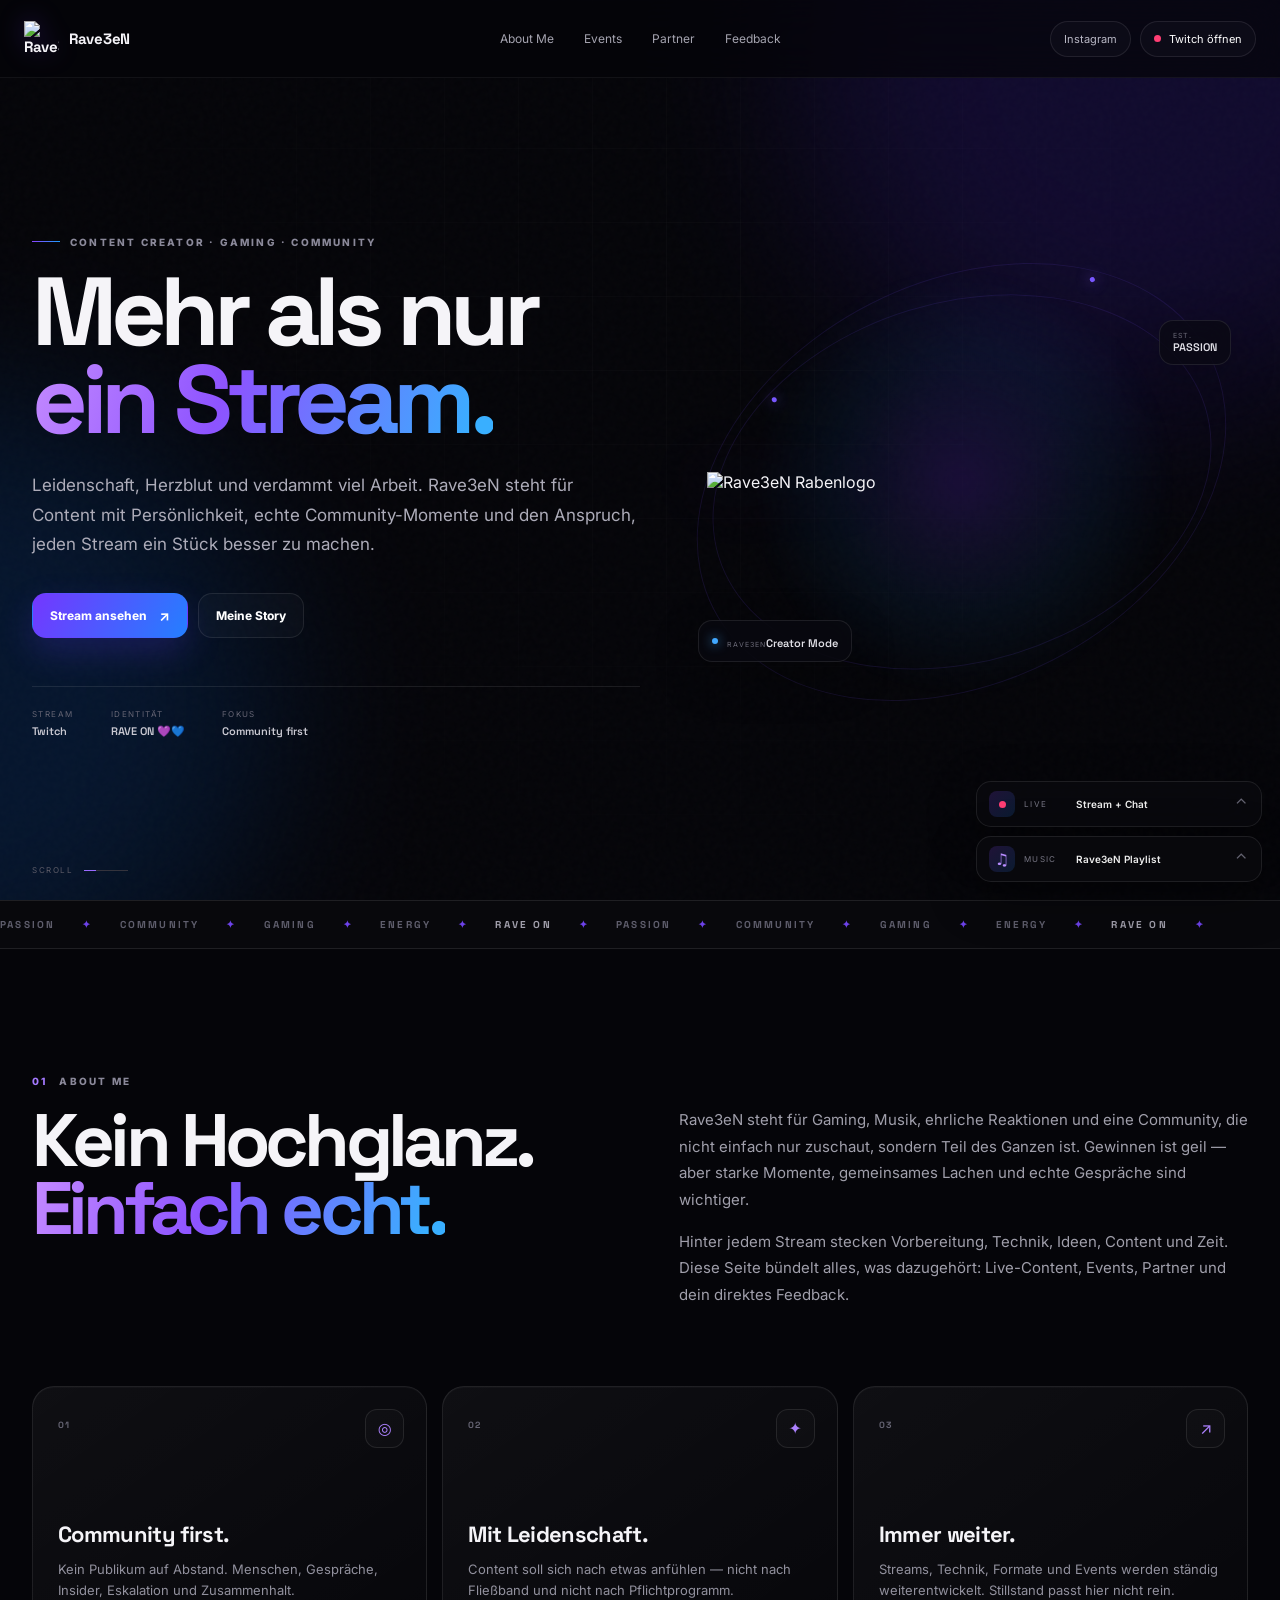
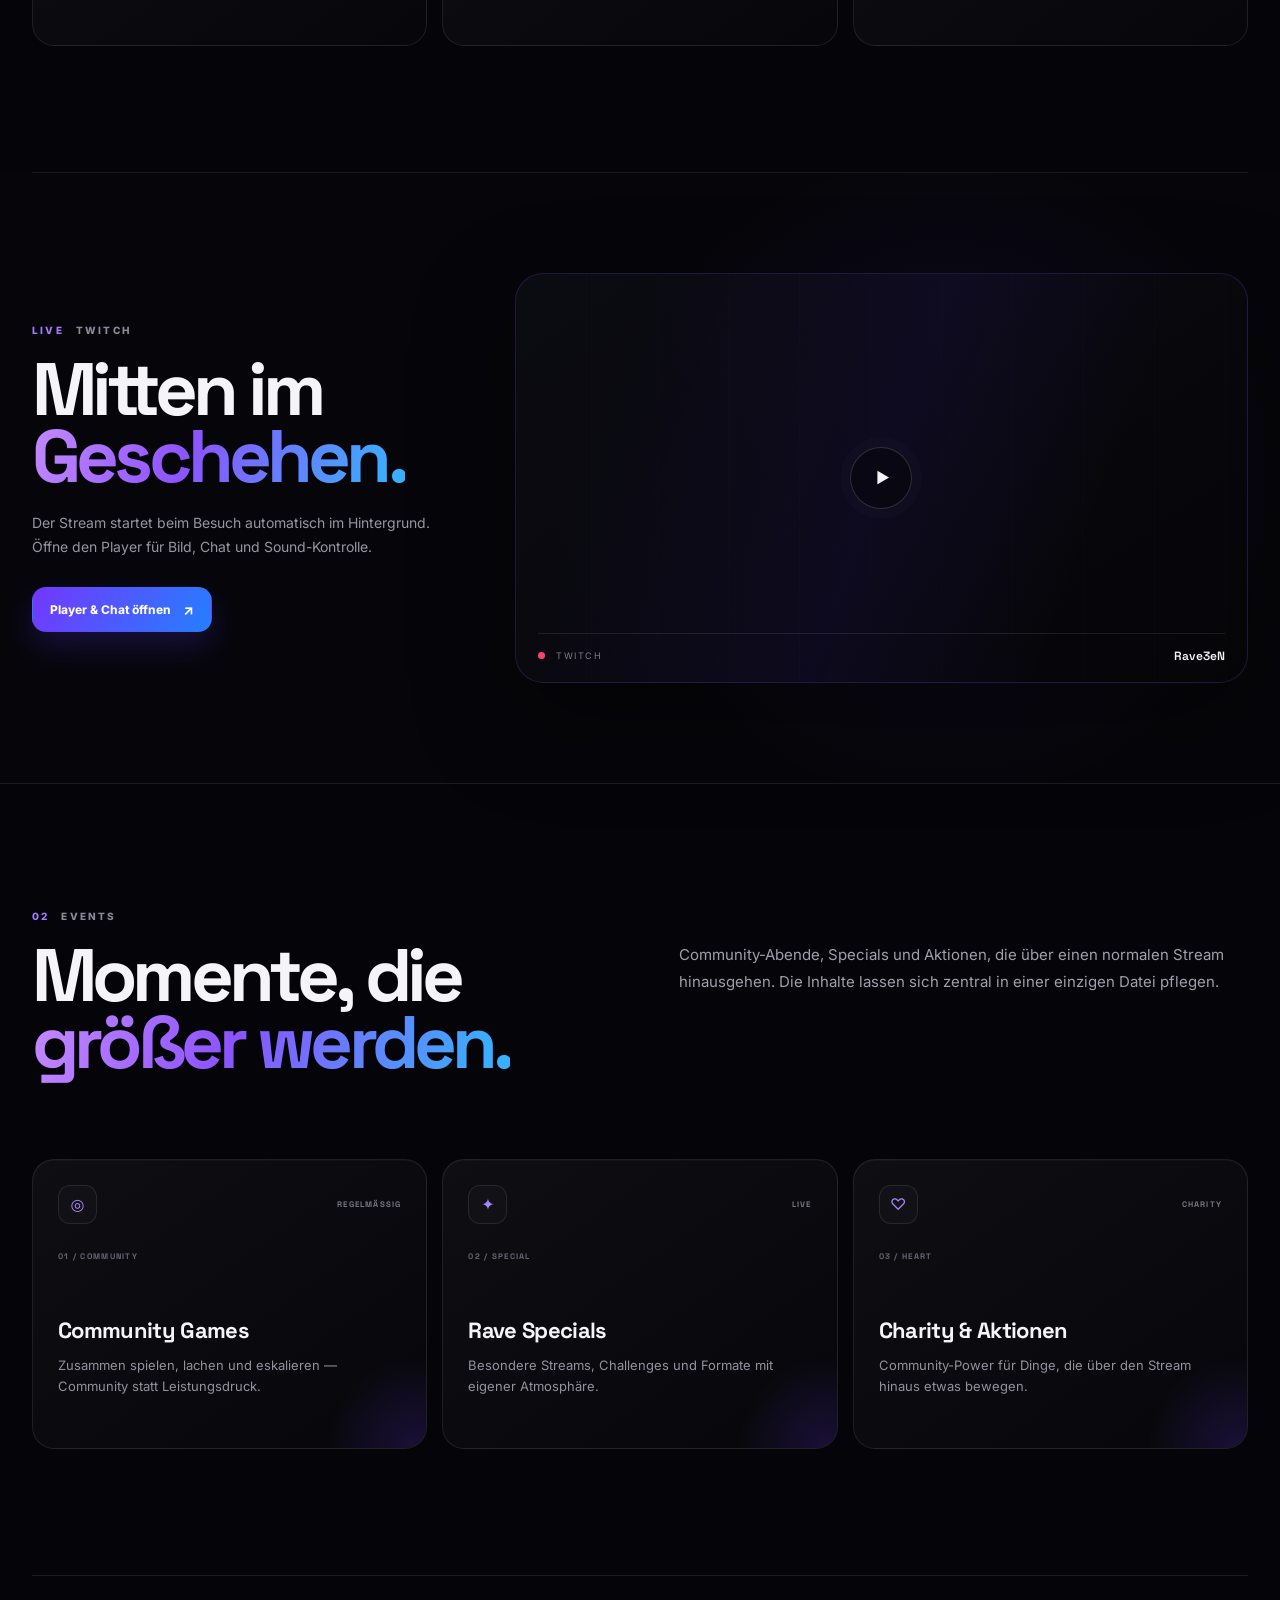
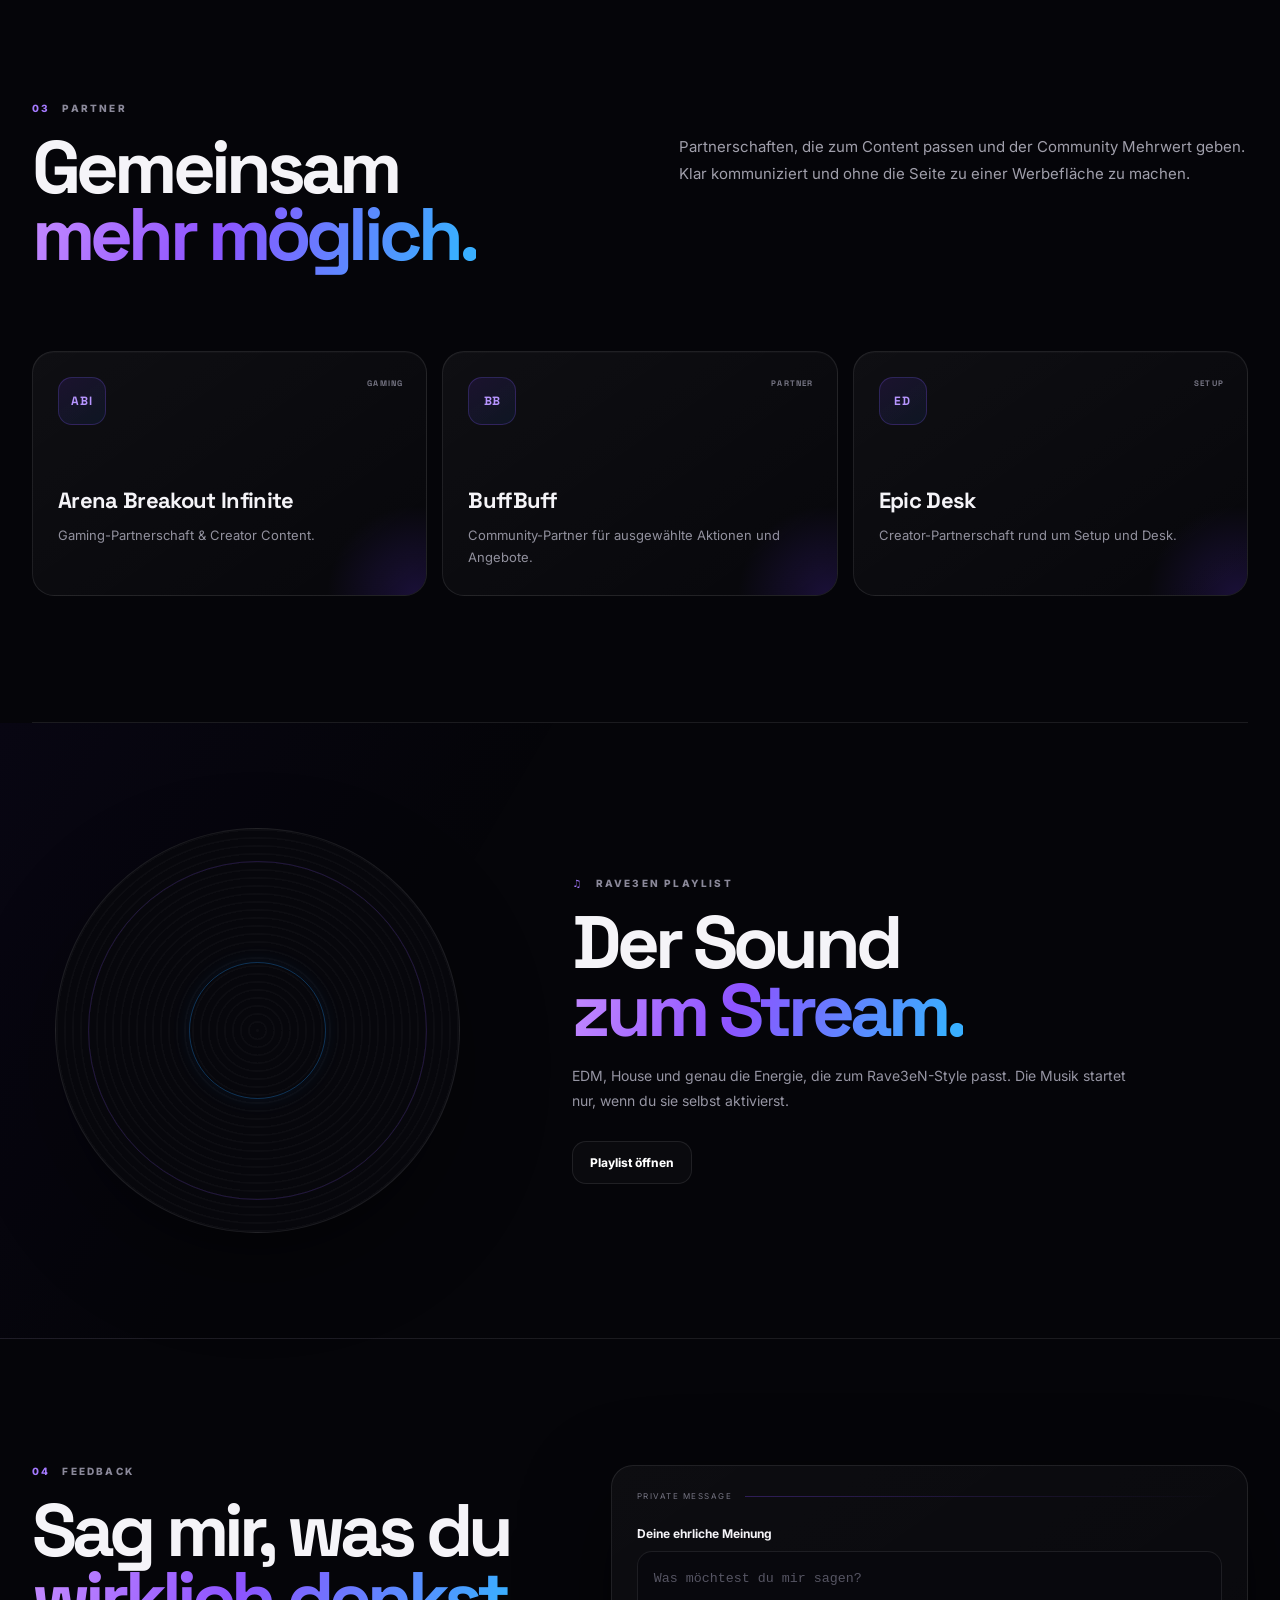
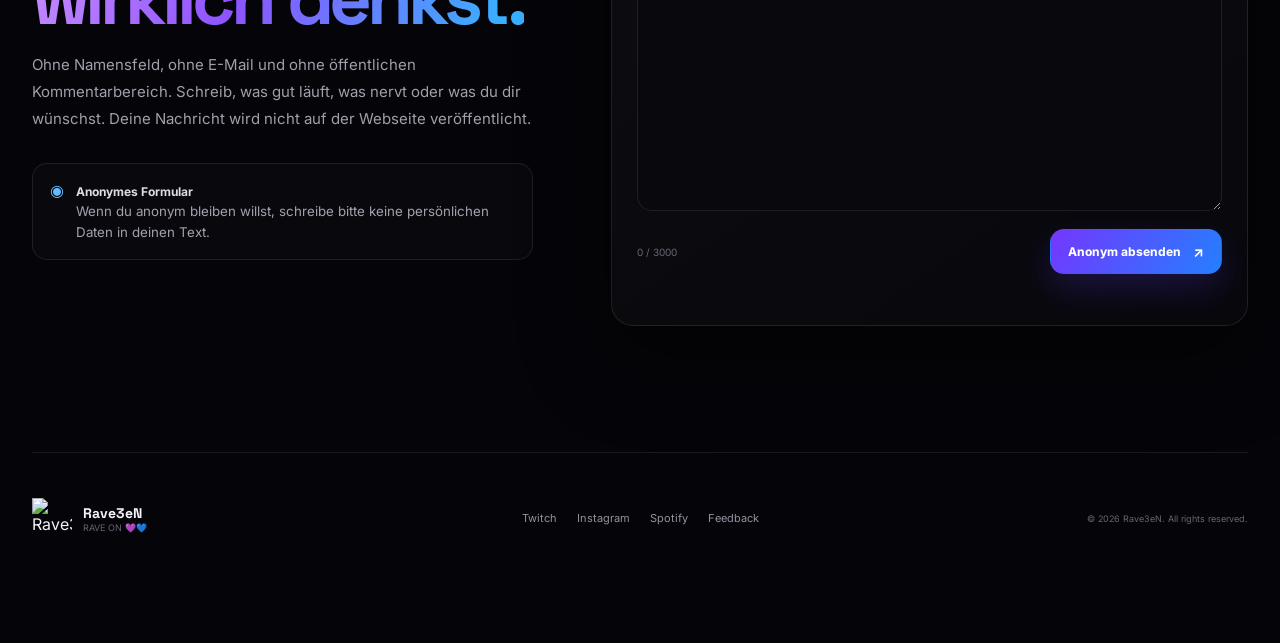
==== commit ab200bea: "Add files via upload" ====
--- a/index.html
+++ b/index.html
@@ -1,273 +1,130 @@
-<!DOCTYPE html>
-<html lang="de">
-<head>
-  <meta charset="UTF-8">
-  <meta name="viewport" content="width=device-width, initial-scale=1.0">
-
-  <!-- Suchmaschinen sollen die Offline-Seite nicht indexieren -->
-  <meta name="robots" content="noindex, nofollow, noarchive">
-
-  <meta name="theme-color" content="#05030a">
-
-  <title>Rave3eN.de — Offline</title>
-
-  <style>
-    * {
-      box-sizing: border-box;
-      margin: 0;
-      padding: 0;
-    }
-
-    html,
-    body {
-      width: 100%;
-      height: 100%;
-      overflow: hidden;
-    }
-
-    body {
-      display: grid;
-      place-items: center;
-
-      background:
-        radial-gradient(
-          circle at 25% 20%,
-          rgba(91, 33, 182, 0.22),
-          transparent 35%
-        ),
-        radial-gradient(
-          circle at 80% 75%,
-          rgba(0, 174, 255, 0.18),
-          transparent 38%
-        ),
-        #05030a;
-
-      color: #ffffff;
-
-      font-family:
-        Inter,
-        "Segoe UI",
-        Arial,
-        sans-serif;
-    }
-
-    /* Hintergrund-Leuchteffekte */
-
-    .glow {
-      position: fixed;
-
-      width: 42vw;
-      height: 42vw;
-
-      border-radius: 50%;
-
-      filter: blur(90px);
-
-      opacity: 0.18;
-
-      animation:
-        drift 9s ease-in-out infinite alternate;
-
-      pointer-events: none;
-    }
-
-    .glow.one {
-      background: #8b5cf6;
-
-      top: -18vw;
-      left: -12vw;
-    }
-
-    .glow.two {
-      background: #00b7ff;
-
-      right: -16vw;
-      bottom: -20vw;
-
-      animation-delay: -3s;
-    }
-
-    /* Hauptbereich */
-
-    main {
-      position: relative;
-
-      z-index: 2;
-
-      width: min(900px, 90vw);
-
-      text-align: center;
-
-      padding: 56px 28px;
-    }
-
-    /* Rave3eN Schriftzug */
-
-    .brand {
-      font-size:
-        clamp(2.7rem, 8vw, 6.5rem);
-
-      font-weight: 900;
-
-      letter-spacing: 0.08em;
-
-      line-height: 0.95;
-
-      /* WICHTIG:
-         Kein uppercase, damit Rave3eN
-         exakt so geschrieben bleibt.
-      */
-
-      text-transform: none;
-
-      text-shadow:
-        0 0 10px rgba(139, 92, 246, 0.65),
-        0 0 30px rgba(0, 183, 255, 0.35);
-    }
-
-    /* Neon-Trennlinie */
-
-    .line {
-      width: min(420px, 65vw);
-
-      height: 2px;
-
-      margin: 30px auto;
-
-      background:
-        linear-gradient(
-          90deg,
-          transparent,
-          #8b5cf6,
-          #00b7ff,
-          transparent
-        );
-
-      box-shadow:
-        0 0 16px rgba(0, 183, 255, 0.55);
-    }
-
-    /* Offline Text */
-
-    h1 {
-      font-size:
-        clamp(1.4rem, 3vw, 2.1rem);
-
-      font-weight: 600;
-
-      letter-spacing: 0.14em;
-
-      text-transform: uppercase;
-    }
-
-    p {
-      margin-top: 18px;
-
-      color:
-        rgba(255, 255, 255, 0.68);
-
-      font-size:
-        clamp(0.95rem, 2vw, 1.1rem);
-
-      line-height: 1.7;
-    }
-
-    /* RAVE ON */
-
-    .signature {
-      margin-top: 42px;
-
-      font-weight: 800;
-
-      letter-spacing: 0.18em;
-
-      color: #d8c8ff;
-    }
-
-    /* Status Punkt */
-
-    .dot {
-      display: inline-block;
-
-      width: 8px;
-      height: 8px;
-
-      margin-right: 10px;
-
-      border-radius: 50%;
-
-      background: #9b6cff;
-
-      box-shadow:
-        0 0 12px #9b6cff;
-
-      animation:
-        pulse 1.8s ease-in-out infinite;
-    }
-
-    /* Animationen */
-
-    @keyframes pulse {
-
-      0%,
-      100% {
-        opacity: 0.35;
-        transform: scale(0.8);
-      }
-
-      50% {
-        opacity: 1;
-        transform: scale(1.2);
-      }
-    }
-
-    @keyframes drift {
-
-      from {
-        transform:
-          translate3d(0, 0, 0)
-          scale(1);
-      }
-
-      to {
-        transform:
-          translate3d(8vw, 5vh, 0)
-          scale(1.15);
-      }
-    }
-
-  </style>
-</head>
-
-<body>
-
-  <!-- Hintergrund -->
-  <div class="glow one"></div>
-  <div class="glow two"></div>
-
-  <!-- Inhalt -->
-  <main>
-
-    <div class="brand">
-      Rave3eN
-    </div>
-
-    <div class="line"></div>
-
-    <h1>
-      <span class="dot"></span>
-      Aktuell offline
-    </h1>
-
-    <p>
-      Diese Webseite ist derzeit nicht verfügbar.
-    </p>
-
-    <div class="signature">
-      RAVE ON 💜💙
-    </div>
-
-  </main>
-
-</body>
-</html>
+<!doctype html>
+<html lang="de">
+<head>
+  <meta charset="utf-8">
+  <meta name="viewport" content="width=device-width,initial-scale=1,viewport-fit=cover">
+  <meta name="theme-color" content="#050509">
+  <meta name="description" content="Rave3eN — Gaming, Livestreams, Community, Events und Partner. RAVE ON 💜💙">
+  <meta property="og:title" content="Rave3eN — RAVE ON">
+  <meta property="og:description" content="Mehr als nur ein Stream. Gaming, Community, Events und Leidenschaft.">
+  <meta property="og:type" content="website">
+  <meta property="og:image" content="assets/rave3en-logo.png">
+  <title>Rave3eN — RAVE ON</title>
+  <link rel="icon" type="image/png" sizes="32x32" href="assets/favicon-32.png">
+  <link rel="apple-touch-icon" href="assets/apple-touch-icon.png">
+  <link rel="preconnect" href="https://fonts.googleapis.com">
+  <link rel="preconnect" href="https://fonts.gstatic.com" crossorigin>
+  <link rel="preconnect" href="https://player.twitch.tv">
+  <link rel="preconnect" href="https://www.twitch.tv">
+  <link rel="preconnect" href="https://open.spotify.com">
+  <link href="https://fonts.googleapis.com/css2?family=Inter:wght@400;500;600;700;800&family=Space+Grotesk:wght@500;600;700&display=swap" rel="stylesheet">
+  <link rel="stylesheet" href="styles.css">
+  <script src="https://player.twitch.tv/js/embed/v1.js" defer></script>
+  <script src="app.js" defer></script>
+</head>
+<body>
+  <div class="page-fx" aria-hidden="true"><div class="orb orb-a"></div><div class="orb orb-b"></div><div class="grid-fade"></div><div class="noise"></div></div>
+
+  <div class="intro" id="intro" aria-hidden="true">
+    <div class="intro-glow"></div>
+    <img src="assets/rave3en-logo.png" alt="">
+    <div class="intro-line"></div>
+  </div>
+
+  <header class="topbar" id="top">
+    <a class="brand" href="#top" aria-label="Rave3eN Startseite">
+      <img src="assets/rave3en-logo.png" alt="Rave3eN Logo"><span>Rave3eN</span>
+    </a>
+    <nav class="nav" aria-label="Hauptnavigation">
+      <a href="#about">About Me</a><a href="#events">Events</a><a href="#partner">Partner</a><a href="#feedback">Feedback</a>
+    </nav>
+    <div class="top-actions">
+      <a class="social-pill" href="https://www.instagram.com/rave3en_/" target="_blank" rel="noreferrer">Instagram</a>
+      <button class="live-link" type="button" data-open-stream><span class="live-dot"></span><span>Twitch öffnen</span></button>
+      <button class="menu-button" id="menuButton" aria-expanded="false" aria-controls="mobileNav" aria-label="Menü öffnen"><i></i><i></i></button>
+    </div>
+    <div class="mobile-nav" id="mobileNav" aria-hidden="true">
+      <a href="#about">About Me</a><a href="#events">Events</a><a href="#partner">Partner</a><a href="#feedback">Feedback</a>
+    </div>
+  </header>
+
+  <main>
+    <section class="hero section-shell">
+      <div class="hero-copy reveal">
+        <p class="eyebrow"><span></span> CONTENT CREATOR · GAMING · COMMUNITY</p>
+        <h1>Mehr als nur<br><em>ein Stream.</em></h1>
+        <p class="hero-text">Leidenschaft, Herzblut und verdammt viel Arbeit. Rave3eN steht für Content mit Persönlichkeit, echte Community-Momente und den Anspruch, jeden Stream ein Stück besser zu machen.</p>
+        <div class="hero-actions"><button class="button primary" data-open-stream><span>Stream ansehen</span><b>↗</b></button><a class="button ghost" href="#about">Meine Story</a></div>
+        <div class="hero-meta">
+          <div><span class="meta-label">STREAM</span><strong>Twitch</strong></div>
+          <div><span class="meta-label">IDENTITÄT</span><strong>RAVE ON 💜💙</strong></div>
+          <div><span class="meta-label">FOKUS</span><strong>Community first</strong></div>
+        </div>
+      </div>
+      <div class="hero-visual reveal" data-parallax>
+        <div class="orbit orbit-1"></div><div class="orbit orbit-2"></div><div class="logo-aura"></div>
+        <img src="assets/rave3en-logo.png" alt="Rave3eN Rabenlogo" class="hero-logo">
+        <div class="signal-card signal-a"><span class="signal-dot"></span><div><small>RAVE3EN</small><strong>Creator Mode</strong></div></div>
+        <div class="signal-card signal-b"><small>EST.</small><strong>PASSION</strong></div>
+      </div>
+      <a class="scroll-cue" href="#about"><span>SCROLL</span><i></i></a>
+    </section>
+
+    <section class="creator-strip" aria-label="Rave3eN Werte"><div class="marquee"><span>PASSION</span><i>✦</i><span>COMMUNITY</span><i>✦</i><span>GAMING</span><i>✦</i><span>ENERGY</span><i>✦</i><span>RAVE ON</span><i>✦</i><span>PASSION</span><i>✦</i><span>COMMUNITY</span><i>✦</i><span>GAMING</span><i>✦</i><span>ENERGY</span><i>✦</i><span>RAVE ON</span><i>✦</i></div></section>
+
+    <section id="about" class="section-shell content-section reveal">
+      <div class="section-kicker"><span>01</span> ABOUT ME</div>
+      <div class="split-heading"><h2>Kein Hochglanz.<br><em>Einfach echt.</em></h2><div class="section-copy"><p>Rave3eN steht für Gaming, Musik, ehrliche Reaktionen und eine Community, die nicht einfach nur zuschaut, sondern Teil des Ganzen ist. Gewinnen ist geil — aber starke Momente, gemeinsames Lachen und echte Gespräche sind wichtiger.</p><p>Hinter jedem Stream stecken Vorbereitung, Technik, Ideen, Content und Zeit. Diese Seite bündelt alles, was dazugehört: Live-Content, Events, Partner und dein direktes Feedback.</p></div></div>
+      <div class="value-grid">
+        <article class="glass-card"><span class="card-index">01</span><div class="card-icon">◎</div><h3>Community first.</h3><p>Kein Publikum auf Abstand. Menschen, Gespräche, Insider, Eskalation und Zusammenhalt.</p></article>
+        <article class="glass-card"><span class="card-index">02</span><div class="card-icon">✦</div><h3>Mit Leidenschaft.</h3><p>Content soll sich nach etwas anfühlen — nicht nach Fließband und nicht nach Pflichtprogramm.</p></article>
+        <article class="glass-card"><span class="card-index">03</span><div class="card-icon">↗</div><h3>Immer weiter.</h3><p>Streams, Technik, Formate und Events werden ständig weiterentwickelt. Stillstand passt hier nicht rein.</p></article>
+      </div>
+    </section>
+
+    <section class="stream-stage reveal" aria-label="Twitch Stream">
+      <div class="section-shell stream-stage-inner">
+        <div class="stream-copy"><div class="section-kicker"><span>LIVE</span> TWITCH</div><h2>Mitten im<br><em>Geschehen.</em></h2><p>Der Stream startet beim Besuch automatisch im Hintergrund. Öffne den Player für Bild, Chat und Sound-Kontrolle.</p><button class="button primary" data-open-stream>Player & Chat öffnen <b>↗</b></button></div>
+        <div class="stream-preview" data-open-stream role="button" tabindex="0" aria-label="Twitch Player öffnen"><div class="preview-lines"></div><img src="assets/rave3en-logo.png" alt=""><span class="play-ring">▶</span><div class="preview-bottom"><span><i class="live-dot"></i> TWITCH</span><strong>Rave3eN</strong></div></div>
+      </div>
+    </section>
+
+    <section id="events" class="section-shell content-section reveal">
+      <div class="section-kicker"><span>02</span> EVENTS</div>
+      <div class="split-heading"><h2>Momente, die<br><em>größer werden.</em></h2><p class="section-copy">Community-Abende, Specials und Aktionen, die über einen normalen Stream hinausgehen. Die Inhalte lassen sich zentral in einer einzigen Datei pflegen.</p></div>
+      <div id="eventsGrid" class="event-grid"></div>
+    </section>
+
+    <section id="partner" class="section-shell content-section reveal">
+      <div class="section-kicker"><span>03</span> PARTNER</div>
+      <div class="split-heading"><h2>Gemeinsam<br><em>mehr möglich.</em></h2><p class="section-copy">Partnerschaften, die zum Content passen und der Community Mehrwert geben. Klar kommuniziert und ohne die Seite zu einer Werbefläche zu machen.</p></div>
+      <div id="partnerGrid" class="partner-grid"></div>
+    </section>
+
+    <section class="music-section reveal">
+      <div class="section-shell music-inner">
+        <div class="vinyl"><div class="vinyl-ring"></div><img src="assets/rave3en-logo.png" alt=""></div>
+        <div class="music-copy"><div class="section-kicker"><span>♫</span> RAVE3EN PLAYLIST</div><h2>Der Sound<br><em>zum Stream.</em></h2><p>EDM, House und genau die Energie, die zum Rave3eN-Style passt. Die Musik startet nur, wenn du sie selbst aktivierst.</p><button class="button ghost" id="openSpotify">Playlist öffnen</button></div>
+      </div>
+    </section>
+
+    <section id="feedback" class="section-shell content-section reveal">
+      <div class="feedback-wrap"><div><div class="section-kicker"><span>04</span> FEEDBACK</div><h2>Sag mir, was du<br><em>wirklich denkst.</em></h2><p class="section-copy">Ohne Namensfeld, ohne E-Mail und ohne öffentlichen Kommentarbereich. Schreib, was gut läuft, was nervt oder was du dir wünschst. Deine Nachricht wird nicht auf der Webseite veröffentlicht.</p><div class="privacy-note"><span>◉</span><div><strong>Anonymes Formular</strong><br><small>Wenn du anonym bleiben willst, schreibe bitte keine persönlichen Daten in deinen Text.</small></div></div></div>
+        <form name="feedback" method="POST" data-netlify="true" netlify-honeypot="company" class="feedback-form" id="feedbackForm" action="/danke.html">
+          <input type="hidden" name="form-name" value="feedback"><p class="hidden"><label>Nicht ausfüllen: <input name="company"></label></p>
+          <div class="form-head"><span>PRIVATE MESSAGE</span><i></i></div><label for="feedbackText">Deine ehrliche Meinung</label><textarea id="feedbackText" name="feedback" rows="9" minlength="5" maxlength="3000" required placeholder="Was möchtest du mir sagen?"></textarea><div class="form-row"><span id="charCount">0 / 3000</span><button class="button primary" type="submit">Anonym absenden <b>↗</b></button></div><p class="form-status" id="formStatus" role="status" aria-live="polite"></p>
+        </form>
+      </div>
+    </section>
+  </main>
+
+  <footer class="footer section-shell"><div class="footer-brand"><img src="assets/rave3en-logo.png" alt="Rave3eN Logo"><div><strong>Rave3eN</strong><span>RAVE ON 💜💙</span></div></div><div class="footer-links"><a href="https://www.twitch.tv/rave3en" target="_blank" rel="noreferrer">Twitch</a><a href="https://www.instagram.com/rave3en_/" target="_blank" rel="noreferrer">Instagram</a><a href="https://open.spotify.com/playlist/1RUL905g3PozmTWp8fAZCs" target="_blank" rel="noreferrer">Spotify</a><a href="#feedback">Feedback</a></div><small>© <span id="year"></span> Rave3eN. All rights reserved.</small></footer>
+
+  <aside class="media-dock" aria-label="Media Controls">
+    <button class="dock-button twitch" id="twitchToggle" aria-expanded="false" aria-controls="twitchPanel"><span class="dock-icon"><i class="live-dot"></i></span><span>LIVE</span><b>Stream + Chat</b><em>⌃</em></button>
+    <div class="dock-panel twitch-panel" id="twitchPanel" aria-hidden="true"><div class="panel-head"><div><span class="live-dot"></span><div><strong>Rave3eN auf Twitch</strong><small>Stream + Community Chat</small></div></div><div class="panel-actions"><button id="twitchSound" class="mini-button" type="button">Sound: leise</button><button id="chatToggle" class="mini-button" type="button">Chat ausblenden</button><button id="twitchClose" class="icon-button" type="button" aria-label="Twitch schließen">×</button></div></div><div class="twitch-grid" id="twitchGrid"><div class="player-frame"><div id="twitchPlayer"></div></div><div class="chat-frame" id="chatFrame"></div></div><p class="autoplay-note">Browser können hörbares Autoplay blockieren. Ein Klick auf „Sound“ aktiviert den Ton zuverlässig.</p></div>
+    <button class="dock-button spotify" id="spotifyToggle" aria-expanded="false" aria-controls="spotifyPanel"><span class="dock-icon">♫</span><span>MUSIC</span><b>Rave3eN Playlist</b><em>⌃</em></button>
+    <div class="dock-panel spotify-panel" id="spotifyPanel" aria-hidden="true"><div class="panel-head"><div><strong>Rave3eN Playlist</strong><small>EDM / HOUSE / FEEL IT</small></div><button id="spotifyClose" class="icon-button" type="button" aria-label="Spotify schließen">×</button></div><div id="spotifyEmbed" class="spotify-embed"></div><div class="spotify-foot"><span>Sound startet nur auf deinen Klick.</span><a href="https://open.spotify.com/playlist/1RUL905g3PozmTWp8fAZCs" target="_blank" rel="noreferrer">In Spotify ↗</a></div></div>
+  </aside>
+</body>
+</html>
--- a/styles.css
+++ b/styles.css
@@ -0,0 +1,13 @@
+:root{--bg:#050509;--bg2:#090910;--surface:#0d0d15;--text:#f5f4f8;--muted:#9a99a9;--line:rgba(255,255,255,.09);--purple:#8b43ff;--purple2:#6630ff;--blue:#1d9cff;--pink:#d353ff;--radius:22px;--max:1240px;--shadow:0 28px 90px rgba(0,0,0,.48)}*{box-sizing:border-box}html{scroll-behavior:smooth}body{margin:0;color:var(--text);background:var(--bg);font-family:Inter,system-ui,sans-serif;overflow-x:hidden}body.menu-open{overflow:hidden}button,a{font:inherit}button{cursor:pointer}a{color:inherit;text-decoration:none}.hidden{position:absolute!important;width:1px!important;height:1px!important;overflow:hidden!important;clip:rect(0,0,0,0)!important}.section-shell{width:min(calc(100% - 64px),var(--max));margin-inline:auto}.page-fx{position:fixed;inset:0;pointer-events:none;z-index:-1;overflow:hidden}.orb{position:absolute;border-radius:50%;filter:blur(90px);opacity:.15}.orb-a{width:680px;height:680px;background:#5328ff;top:-280px;right:-200px}.orb-b{width:620px;height:620px;background:#0874ff;left:-350px;top:44%}.grid-fade{position:absolute;inset:0;background-image:linear-gradient(rgba(255,255,255,.018) 1px,transparent 1px),linear-gradient(90deg,rgba(255,255,255,.018) 1px,transparent 1px);background-size:74px 74px;mask-image:radial-gradient(circle at 55% 30%,black 0,transparent 66%)}.noise{position:absolute;inset:0;opacity:.025;background-image:url("data:image/svg+xml,%3Csvg viewBox='0 0 180 180' xmlns='http://www.w3.org/2000/svg'%3E%3Cfilter id='n'%3E%3CfeTurbulence type='fractalNoise' baseFrequency='.9' numOctaves='4' stitchTiles='stitch'/%3E%3C/filter%3E%3Crect width='100%25' height='100%25' filter='url(%23n)' opacity='.8'/%3E%3C/svg%3E")}.intro{position:fixed;inset:0;z-index:200;background:#030305;display:grid;place-items:center;transition:opacity .65s ease,visibility .65s ease}.intro img{width:min(28vw,280px);filter:drop-shadow(0 0 28px rgba(124,52,255,.42));animation:introLogo 1.1s cubic-bezier(.2,.7,.1,1)}.intro-glow{position:absolute;width:420px;height:420px;border-radius:50%;background:radial-gradient(circle,rgba(119,45,255,.18),transparent 68%);animation:introPulse 1.3s ease}.intro-line{position:absolute;top:50%;left:50%;width:0;height:1px;background:linear-gradient(90deg,transparent,#8b43ff,#1d9cff,transparent);transform:translate(-50%,190px);animation:introLine 1.2s ease forwards}.intro.done{opacity:0;visibility:hidden}.intro.done img{transform:scale(.96)}@keyframes introLogo{from{opacity:0;transform:scale(.82);filter:blur(10px)}60%{opacity:1;filter:blur(0)}}@keyframes introLine{60%{width:min(70vw,620px)}100%{width:0}}@keyframes introPulse{50%{transform:scale(1.15);opacity:.7}}
+.topbar{position:sticky;top:0;z-index:90;height:78px;display:grid;grid-template-columns:1fr auto 1fr;align-items:center;padding:0 max(24px,calc((100vw - var(--max))/2));border-bottom:1px solid rgba(255,255,255,.055);background:rgba(5,5,9,.72);backdrop-filter:blur(20px);-webkit-backdrop-filter:blur(20px)}.brand{display:flex;align-items:center;gap:10px;width:max-content;font:700 15px 'Space Grotesk';letter-spacing:-.02em}.brand img{width:35px;height:35px;object-fit:contain;filter:drop-shadow(0 0 12px rgba(115,58,255,.28))}.nav{display:flex;gap:30px}.nav a{position:relative;font-size:12px;color:#a5a4b0;transition:.2s}.nav a:after{content:"";position:absolute;left:0;right:100%;bottom:-9px;height:1px;background:linear-gradient(90deg,var(--purple),var(--blue));transition:.25s}.nav a:hover{color:white}.nav a:hover:after{right:0}.top-actions{justify-self:end;display:flex;align-items:center;gap:9px}.social-pill,.live-link{border:1px solid var(--line);border-radius:999px;padding:10px 13px;background:rgba(255,255,255,.025);color:#bab9c6;font-size:11px}.live-link{display:flex;align-items:center;gap:8px;color:white}.live-dot{display:inline-block;width:7px;height:7px;border-radius:50%;background:#ff3e74;box-shadow:0 0 0 0 rgba(255,62,116,.5);animation:pulse 1.8s infinite}@keyframes pulse{70%{box-shadow:0 0 0 8px rgba(255,62,116,0)}}.menu-button{display:none;width:38px;height:38px;border:1px solid var(--line);border-radius:12px;background:transparent}.menu-button i{display:block;width:15px;height:1px;background:white;margin:4px auto}.mobile-nav{display:none}
+.hero{position:relative;min-height:calc(100svh - 78px);display:grid;grid-template-columns:1.03fr .97fr;align-items:center;gap:35px;padding-block:82px 96px}.eyebrow,.section-kicker{font-size:10px;letter-spacing:.22em;color:#8b899a;font-weight:800}.eyebrow{display:flex;align-items:center;gap:10px}.eyebrow span{width:28px;height:1px;background:linear-gradient(90deg,var(--purple),var(--blue))}.hero h1,.content-section h2,.stream-copy h2,.music-copy h2{font-family:'Space Grotesk',sans-serif;font-weight:700;letter-spacing:-.065em;line-height:.91}.hero h1{font-size:clamp(62px,7.55vw,112px);margin:20px 0 27px}.hero h1 em,.content-section h2 em,.stream-copy h2 em,.music-copy h2 em{font-style:normal;background:linear-gradient(110deg,#c68cff 0%,#8d53ff 42%,#39afff 94%);-webkit-background-clip:text;background-clip:text;color:transparent}.hero-text{max-width:680px;color:#adacb9;font-size:17px;line-height:1.75}.hero-actions{display:flex;gap:10px;margin-top:33px}.button{border:1px solid transparent;border-radius:14px;padding:13px 17px;font-weight:750;font-size:12px;color:white;transition:.2s transform,.2s border-color,.2s background;display:inline-flex;align-items:center;gap:12px}.button:hover{transform:translateY(-2px)}.button.primary{background:linear-gradient(120deg,#7437ff,#247fff);box-shadow:0 14px 34px rgba(91,55,255,.21)}.button.ghost{background:rgba(255,255,255,.025);border-color:var(--line)}.button b{font-size:14px}.hero-meta{display:flex;gap:37px;border-top:1px solid var(--line);margin-top:48px;padding-top:22px}.hero-meta div{display:flex;flex-direction:column;gap:5px}.meta-label{font-size:8px;letter-spacing:.18em;color:#666574}.hero-meta strong{font:600 11px 'Space Grotesk';color:#cac9d2}.hero-visual{--px:0px;--py:0px;position:relative;min-height:600px;display:grid;place-items:center;transform:translate(var(--px),var(--py));transition:transform .35s ease-out}.hero-logo{position:relative;z-index:3;width:min(89%,570px);filter:drop-shadow(0 0 34px rgba(102,49,255,.24));animation:float 7s ease-in-out infinite}.logo-aura{position:absolute;width:76%;aspect-ratio:1;border-radius:50%;background:radial-gradient(circle,rgba(116,53,255,.18),rgba(34,145,255,.065) 42%,transparent 69%);filter:blur(6px)}.orbit{position:absolute;border:1px solid rgba(121,86,255,.12);border-radius:50%;transform:rotate(-17deg)}.orbit-1{width:89%;height:60%}.orbit-2{width:70%;height:93%;transform:rotate(63deg)}.orbit-1:after,.orbit-2:after{content:"";position:absolute;width:5px;height:5px;border-radius:50%;background:#7957ff;box-shadow:0 0 14px #7957ff;top:12%;left:19%}.signal-card{position:absolute;z-index:4;border:1px solid var(--line);border-radius:14px;background:rgba(10,10,16,.69);backdrop-filter:blur(14px);box-shadow:0 15px 45px rgba(0,0,0,.25);padding:10px 13px;color:#b3b1bf}.signal-a{left:4%;bottom:20%;display:flex;gap:9px;align-items:center}.signal-b{right:3%;top:23%;display:flex;flex-direction:column}.signal-card small{font-size:7px;letter-spacing:.15em;color:#6c6b79}.signal-card strong{font:600 11px 'Space Grotesk';color:#e0dfe6}.signal-dot{width:6px;height:6px;border-radius:50%;background:#41a8ff;box-shadow:0 0 12px #41a8ff}.scroll-cue{position:absolute;bottom:25px;left:0;display:flex;align-items:center;gap:10px;font-size:8px;letter-spacing:.2em;color:#5c5b67}.scroll-cue i{width:44px;height:1px;background:#34333c;position:relative}.scroll-cue i:after{content:"";position:absolute;left:0;width:12px;height:1px;background:#9a6aff;animation:scrollLine 2.1s ease-in-out infinite}@keyframes scrollLine{50%{left:32px}}@keyframes float{50%{transform:translateY(-9px)}}
+.creator-strip{overflow:hidden;border-block:1px solid var(--line);background:rgba(255,255,255,.014);padding:17px 0}.marquee{display:flex;width:max-content;gap:27px;align-items:center;animation:marquee 28s linear infinite;color:#5f5e6d;font:700 10px 'Space Grotesk';letter-spacing:.22em}.marquee i{font-style:normal;color:#6d42e9}.marquee span:nth-of-type(5n){color:#a2a0ad}@keyframes marquee{to{transform:translateX(-50%)}}
+.content-section{padding-block:126px;border-bottom:1px solid var(--line)}.section-kicker{display:flex;align-items:center;gap:12px}.section-kicker span{color:#a57aff}.split-heading{display:grid;grid-template-columns:1fr 1fr;gap:78px;align-items:start}.content-section h2,.stream-copy h2,.music-copy h2{font-size:clamp(47px,5.8vw,78px);margin:20px 0}.section-copy{color:#a09fab;font-size:15px;line-height:1.78;margin-top:20px}.section-copy p:first-child{margin-top:0}.value-grid,.event-grid,.partner-grid{display:grid;grid-template-columns:repeat(3,1fr);gap:15px;margin-top:62px}.glass-card,.event-card,.partner-card{position:relative;min-height:260px;overflow:hidden;padding:25px;border:1px solid var(--line);border-radius:var(--radius);background:linear-gradient(145deg,rgba(255,255,255,.043),rgba(255,255,255,.012));box-shadow:inset 0 1px rgba(255,255,255,.025);transition:.28s transform,.28s border-color,.28s background}.glass-card:hover,.event-card:hover,.partner-card:hover{transform:translateY(-5px);border-color:rgba(131,78,255,.34);background:linear-gradient(145deg,rgba(113,65,255,.06),rgba(255,255,255,.012))}.card-index{font:700 9px 'Space Grotesk';letter-spacing:.13em;color:#666574}.card-icon,.event-icon{position:absolute;right:22px;top:22px;width:39px;height:39px;border:1px solid var(--line);border-radius:12px;display:grid;place-items:center;color:#ad82ff;background:rgba(255,255,255,.018)}.glass-card h3,.event-card h3,.partner-card h3{font:700 22px 'Space Grotesk';letter-spacing:-.03em;margin:88px 0 11px}.glass-card p,.event-card p,.partner-card p{color:#92919e;line-height:1.66;font-size:13px;margin:0}.event-card{min-height:290px}.event-top{display:flex;align-items:center;justify-content:space-between}.event-icon{position:static}.event-tag,.partner-tag{font:700 8px 'Space Grotesk';letter-spacing:.15em;color:#787786}.event-card>small{position:absolute;left:25px;top:91px;font:700 8px 'Space Grotesk';letter-spacing:.16em;color:#686775}.event-card h3{margin-top:92px}.card-glow{position:absolute;right:-80px;bottom:-90px;width:180px;height:180px;border-radius:50%;background:radial-gradient(circle,rgba(107,52,255,.18),transparent 70%)}.partner-card{min-height:245px}.partner-mark{width:48px;height:48px;border-radius:14px;border:1px solid rgba(128,87,255,.24);display:grid;place-items:center;background:linear-gradient(145deg,rgba(122,53,255,.12),rgba(26,135,255,.07));font:700 12px 'Space Grotesk';letter-spacing:.06em;color:#b795ff}.partner-tag{position:absolute;right:23px;top:26px}.partner-card h3{margin-top:61px}
+.stream-stage{border-bottom:1px solid var(--line);padding:100px 0;background:radial-gradient(circle at 74% 50%,rgba(77,32,223,.12),transparent 33%),rgba(255,255,255,.008)}.stream-stage-inner{display:grid;grid-template-columns:.72fr 1.28fr;gap:70px;align-items:center}.stream-copy p{color:#9695a3;line-height:1.72;font-size:14px;margin-bottom:28px}.stream-preview{position:relative;min-height:410px;border:1px solid rgba(141,91,255,.2);border-radius:28px;overflow:hidden;background:linear-gradient(145deg,#0b0b12,#050508);box-shadow:0 35px 100px rgba(0,0,0,.42);display:grid;place-items:center;cursor:pointer;transition:.3s transform,.3s border-color}.stream-preview:hover{transform:translateY(-4px);border-color:rgba(141,91,255,.38)}.stream-preview img{width:48%;filter:drop-shadow(0 0 30px rgba(107,52,255,.32));opacity:.82}.preview-lines{position:absolute;inset:0;background:linear-gradient(110deg,transparent 15%,rgba(89,44,255,.08) 50%,transparent 76%),repeating-linear-gradient(90deg,transparent 0 70px,rgba(255,255,255,.018) 71px)}.play-ring{position:absolute;width:62px;height:62px;border-radius:50%;border:1px solid rgba(255,255,255,.16);display:grid;place-items:center;background:rgba(6,6,10,.55);backdrop-filter:blur(10px);font-size:15px;padding-left:3px;box-shadow:0 0 0 10px rgba(255,255,255,.015)}.preview-bottom{position:absolute;left:22px;right:22px;bottom:18px;display:flex;justify-content:space-between;align-items:center;border-top:1px solid var(--line);padding-top:14px}.preview-bottom span{font-size:9px;letter-spacing:.17em;color:#7d7c88}.preview-bottom strong{font:600 12px 'Space Grotesk'}.preview-bottom .live-dot{margin-right:7px}
+.music-section{padding:105px 0;border-bottom:1px solid var(--line);background:linear-gradient(120deg,rgba(66,33,173,.06),transparent 35%)}.music-inner{display:grid;grid-template-columns:.8fr 1.2fr;gap:90px;align-items:center}.vinyl{position:relative;justify-self:center;width:min(430px,90%);aspect-ratio:1;border-radius:50%;border:1px solid var(--line);background:repeating-radial-gradient(circle,rgba(255,255,255,.024) 0 1px,transparent 2px 8px),#07070c;display:grid;place-items:center;box-shadow:0 35px 85px rgba(0,0,0,.35);animation:spin 28s linear infinite}.vinyl:before{content:"";position:absolute;inset:8%;border:1px solid rgba(127,68,255,.18);border-radius:50%}.vinyl img{width:38%;border-radius:50%;filter:drop-shadow(0 0 24px rgba(120,58,255,.28))}.vinyl-ring{position:absolute;inset:33%;border:1px solid rgba(33,153,255,.3);border-radius:50%;box-shadow:0 0 20px rgba(33,153,255,.08)}@keyframes spin{to{transform:rotate(360deg)}}.music-copy p{max-width:580px;color:#9695a3;line-height:1.75;font-size:14px}.music-copy .button{margin-top:14px}
+.feedback-wrap{display:grid;grid-template-columns:.88fr 1.12fr;gap:78px;align-items:start}.privacy-note{display:flex;gap:12px;margin-top:30px;padding:16px 17px;border:1px solid var(--line);border-radius:15px;background:rgba(255,255,255,.018);color:#a2a1af}.privacy-note>span{color:#65baff}.privacy-note strong{font-size:12px;color:#dedde5}.privacy-note small{line-height:1.55}.feedback-form{padding:25px;border:1px solid var(--line);border-radius:var(--radius);background:linear-gradient(145deg,rgba(255,255,255,.036),rgba(255,255,255,.014));box-shadow:var(--shadow)}.form-head{display:flex;align-items:center;gap:12px;margin-bottom:25px}.form-head span{font-size:8px;letter-spacing:.19em;color:#777684}.form-head i{height:1px;flex:1;background:linear-gradient(90deg,rgba(126,70,255,.3),transparent)}.feedback-form label{display:block;margin-bottom:10px;font-size:12px;font-weight:700}.feedback-form textarea{width:100%;min-height:260px;resize:vertical;border:1px solid var(--line);outline:0;border-radius:15px;padding:16px;background:#08080d;color:white;line-height:1.65;transition:.2s}.feedback-form textarea::placeholder{color:#565563}.feedback-form textarea:focus{border-color:rgba(127,72,255,.58);box-shadow:0 0 0 4px rgba(108,44,255,.07)}.form-row{display:flex;justify-content:space-between;align-items:center;gap:15px;margin-top:14px}.form-row>span{font-size:10px;color:#686775}.form-status{font-size:11px;color:#9b9aa7;min-height:16px;margin:10px 0 0}
+.footer{display:grid;grid-template-columns:1fr auto 1fr;align-items:center;gap:20px;padding-block:45px 105px}.footer-brand{display:flex;align-items:center;gap:11px}.footer-brand img{width:40px;height:40px;object-fit:contain}.footer-brand div{display:flex;flex-direction:column}.footer-brand strong{font:700 14px 'Space Grotesk'}.footer-brand span,.footer small{font-size:9px;color:#666572}.footer-links{display:flex;gap:20px;font-size:11px;color:#92919e}.footer-links a:hover{color:white}.footer>small{justify-self:end}
+.media-dock{position:fixed;right:18px;bottom:18px;z-index:100;width:min(720px,calc(100vw - 36px));display:flex;flex-direction:column;align-items:flex-end;gap:9px}.dock-button{width:286px;display:grid;grid-template-columns:28px 45px 1fr 14px;align-items:center;gap:7px;border:1px solid var(--line);border-radius:15px;padding:9px 12px;color:#eee;background:rgba(9,9,14,.9);backdrop-filter:blur(19px);box-shadow:0 15px 48px rgba(0,0,0,.37);text-align:left}.dock-button:hover{border-color:rgba(127,78,255,.38)}.dock-icon{display:grid;place-items:center;width:26px;height:26px;border-radius:8px;background:linear-gradient(135deg,rgba(139,68,255,.18),rgba(22,135,255,.15));color:#b78cff}.dock-button>span:nth-child(2){font-size:8px;letter-spacing:.16em;color:#777684}.dock-button b{font-size:10px;font-weight:600}.dock-button em{font-style:normal;color:#646371}.dock-panel{display:none;width:100%;border:1px solid var(--line);border-radius:20px;background:rgba(7,7,11,.975);box-shadow:var(--shadow);overflow:hidden;backdrop-filter:blur(22px)}.dock-panel.open{display:block;animation:panelIn .23s ease-out}@keyframes panelIn{from{opacity:0;transform:translateY(8px) scale(.985)}}.panel-head{min-height:56px;padding:11px 13px;display:flex;align-items:center;justify-content:space-between;gap:10px;border-bottom:1px solid var(--line)}.panel-head>div:first-child{display:flex;align-items:center;gap:8px}.panel-head>div>div{display:flex;flex-direction:column;gap:2px}.panel-head strong{font-size:11px}.panel-head small{font-size:9px;color:#747381}.panel-actions{display:flex!important;gap:6px!important}.mini-button,.icon-button{border:1px solid var(--line);background:rgba(255,255,255,.025);color:#bcbcca;border-radius:9px;padding:7px 9px;font-size:9px}.icon-button{width:30px;height:30px;padding:0;font-size:17px}.twitch-grid{display:grid;grid-template-columns:minmax(0,1.58fr) minmax(225px,.72fr);height:390px}.twitch-grid.chat-hidden{grid-template-columns:1fr}.twitch-grid.chat-hidden .chat-frame{display:none}.player-frame,.chat-frame{min-width:0;background:#000}.player-frame>div,.player-frame iframe,.chat-frame iframe{width:100%!important;height:100%!important;border:0}.autoplay-note{margin:0;padding:8px 13px;border-top:1px solid var(--line);font-size:8px;color:#5f5e6b}.spotify-panel{width:410px}.spotify-embed iframe{display:block;width:100%;height:152px;border:0}.spotify-foot{display:flex;justify-content:space-between;gap:15px;padding:10px 13px;border-top:1px solid var(--line);font-size:9px;color:#6f6e7b}.spotify-foot a{color:#aa81ff}.reveal{opacity:0;transform:translateY(18px);transition:.8s cubic-bezier(.2,.7,.2,1)}.reveal.visible{opacity:1;transform:none}
+@media(max-width:960px){.topbar{grid-template-columns:1fr auto}.nav,.social-pill{display:none}.menu-button{display:block}.mobile-nav{position:absolute;left:18px;right:18px;top:68px;padding:16px;border:1px solid var(--line);border-radius:18px;background:rgba(7,7,11,.98);box-shadow:var(--shadow);flex-direction:column;gap:3px}.mobile-nav.open{display:flex}.mobile-nav a{padding:14px;border-bottom:1px solid rgba(255,255,255,.05);font-size:13px}.hero{grid-template-columns:1fr;padding-top:48px}.hero-visual{min-height:430px;order:-1}.hero-logo{width:min(68vw,460px)}.signal-a{left:9%}.signal-b{right:8%}.split-heading,.feedback-wrap,.stream-stage-inner,.music-inner{grid-template-columns:1fr;gap:30px}.value-grid,.event-grid,.partner-grid{grid-template-columns:1fr}.stream-stage-inner{gap:50px}.music-inner{grid-template-columns:.7fr 1fr}.music-copy{text-align:center}.music-copy .section-kicker{justify-content:center}.footer{grid-template-columns:1fr}.footer-links,.footer>small{justify-self:start}.twitch-grid{grid-template-columns:1fr;height:auto}.player-frame{height:320px}.chat-frame{height:320px}.media-dock{right:12px;bottom:12px;width:calc(100vw - 24px)}}
+@media(max-width:600px){.section-shell{width:min(calc(100% - 28px),var(--max))}.topbar{height:68px;padding:0 14px}.live-link span:last-child{display:none}.live-link{padding:10px}.hero{min-height:auto;padding-block:42px 72px}.hero-visual{min-height:320px}.hero-logo{width:min(76vw,390px)}.orbit-1{width:94%}.signal-card{display:none}.hero h1{font-size:55px}.hero-text{font-size:14px}.hero-actions{flex-wrap:wrap}.hero-meta{display:grid;grid-template-columns:1fr 1fr;gap:18px}.scroll-cue{display:none}.content-section{padding-block:86px}.content-section h2,.stream-copy h2,.music-copy h2{font-size:47px}.value-grid,.event-grid,.partner-grid{margin-top:40px}.stream-stage,.music-section{padding:78px 0}.stream-preview{min-height:290px}.music-inner{grid-template-columns:1fr}.vinyl{width:270px}.feedback-form{padding:17px}.form-row{align-items:flex-end}.form-row .button{padding:12px}.footer{padding-bottom:105px}.panel-head{align-items:flex-start}.panel-actions{flex-wrap:wrap;justify-content:flex-end}.twitch-grid .player-frame{height:235px}.spotify-panel{width:100%}.intro img{width:45vw}}
+@media(prefers-reduced-motion:reduce){*{scroll-behavior:auto!important;animation:none!important;transition:none!important}.reveal{opacity:1;transform:none}.intro{display:none}}
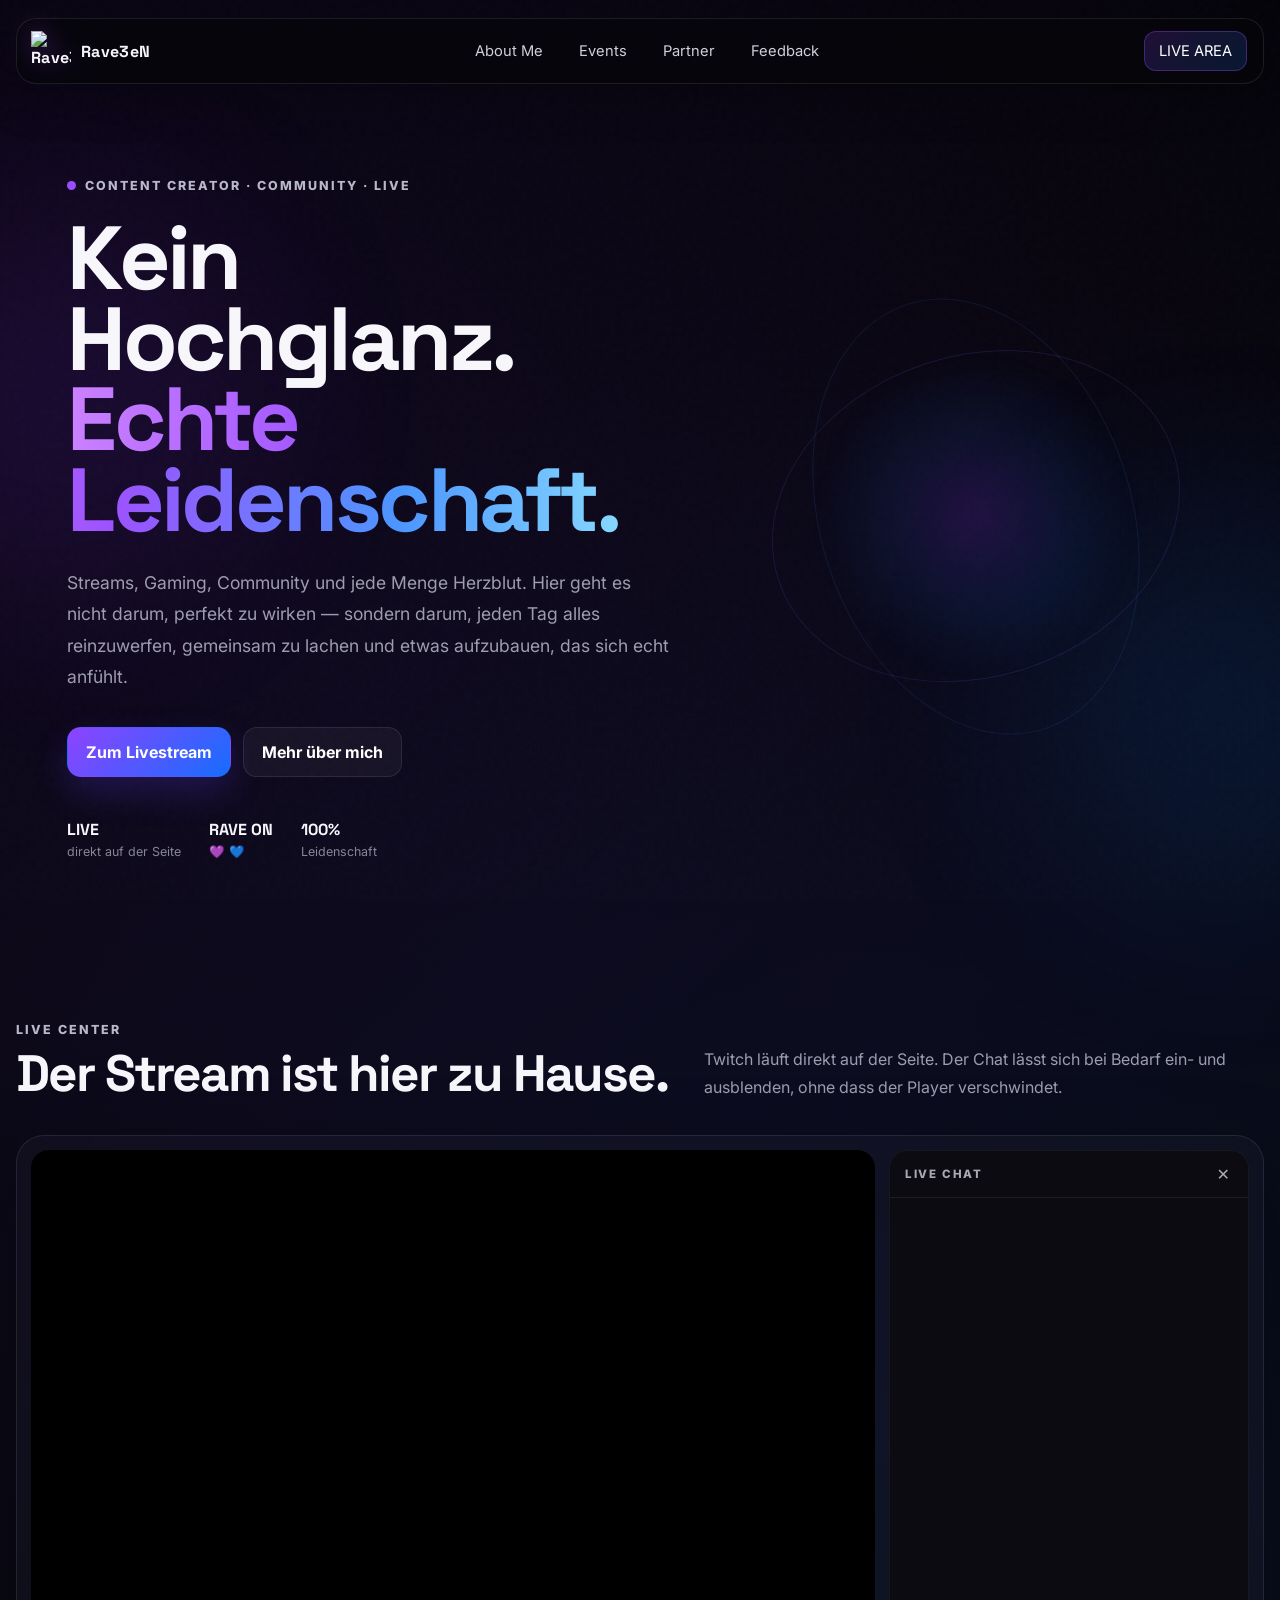
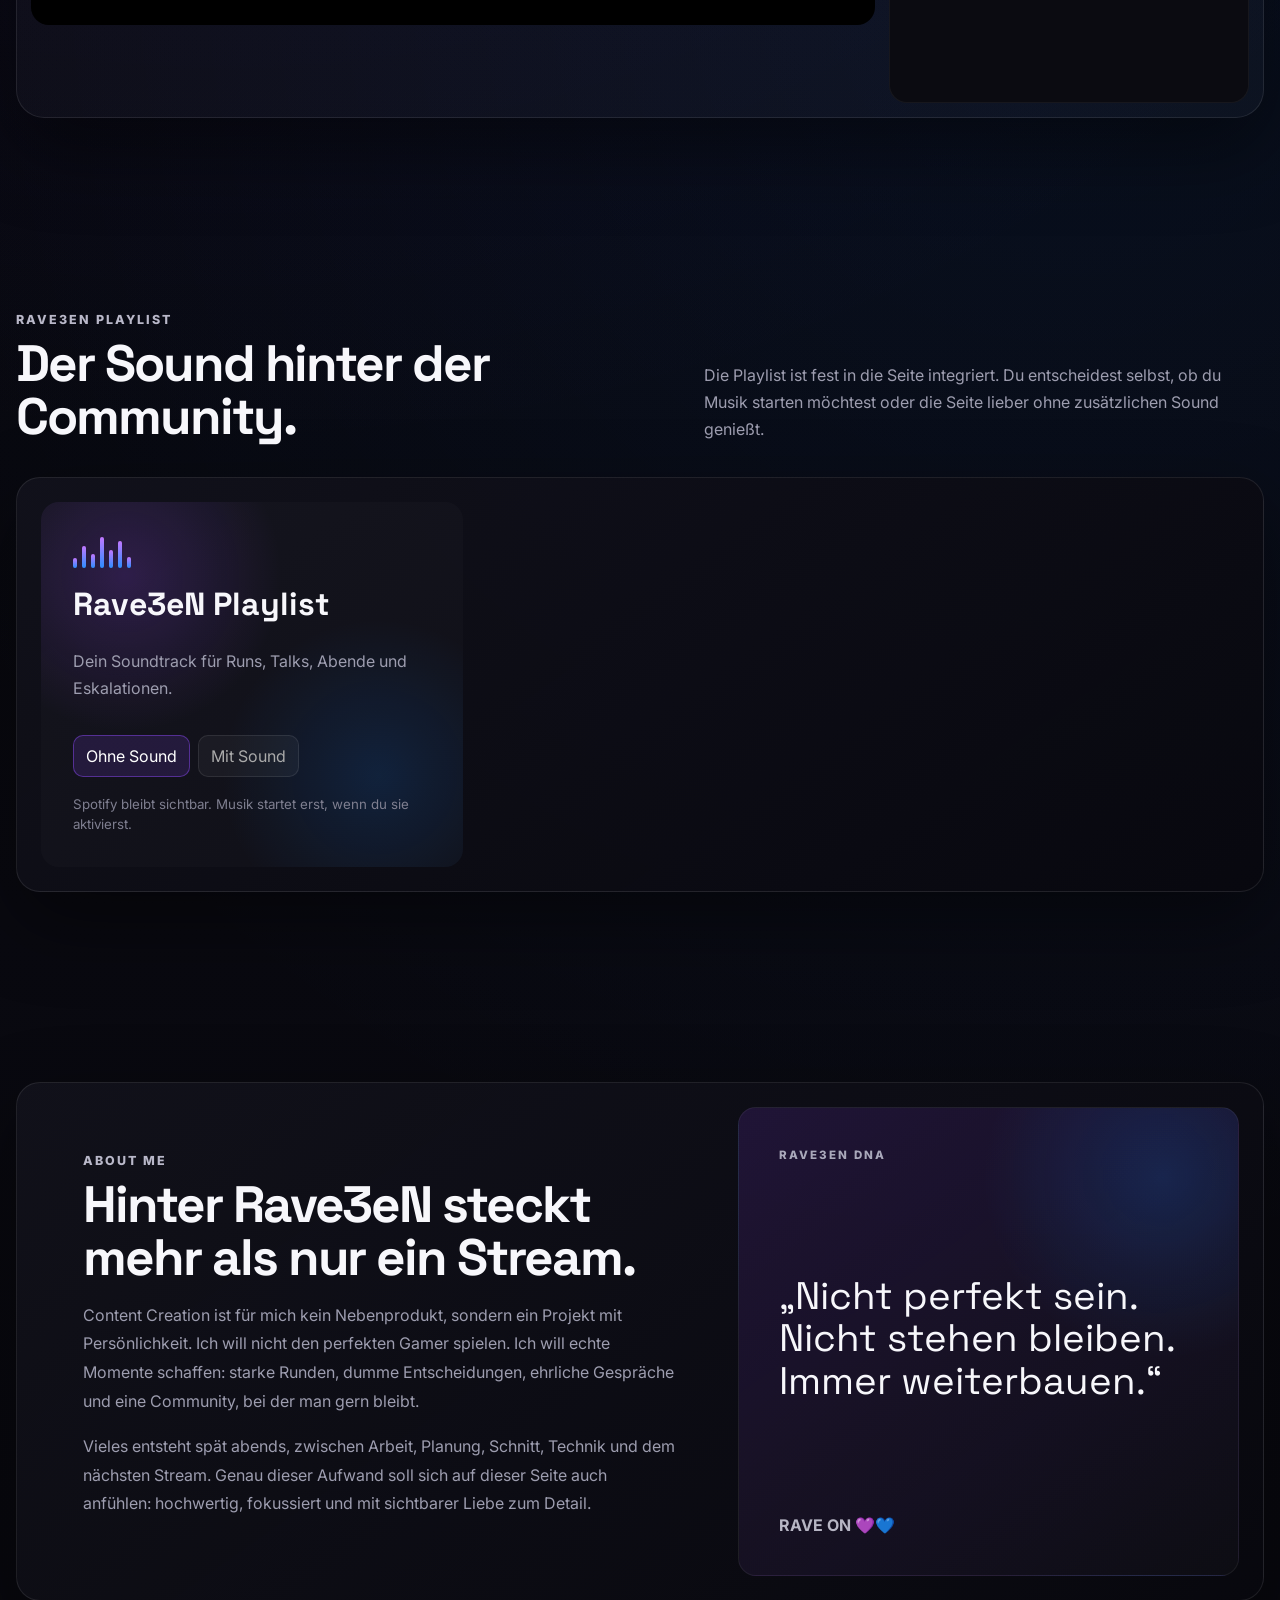
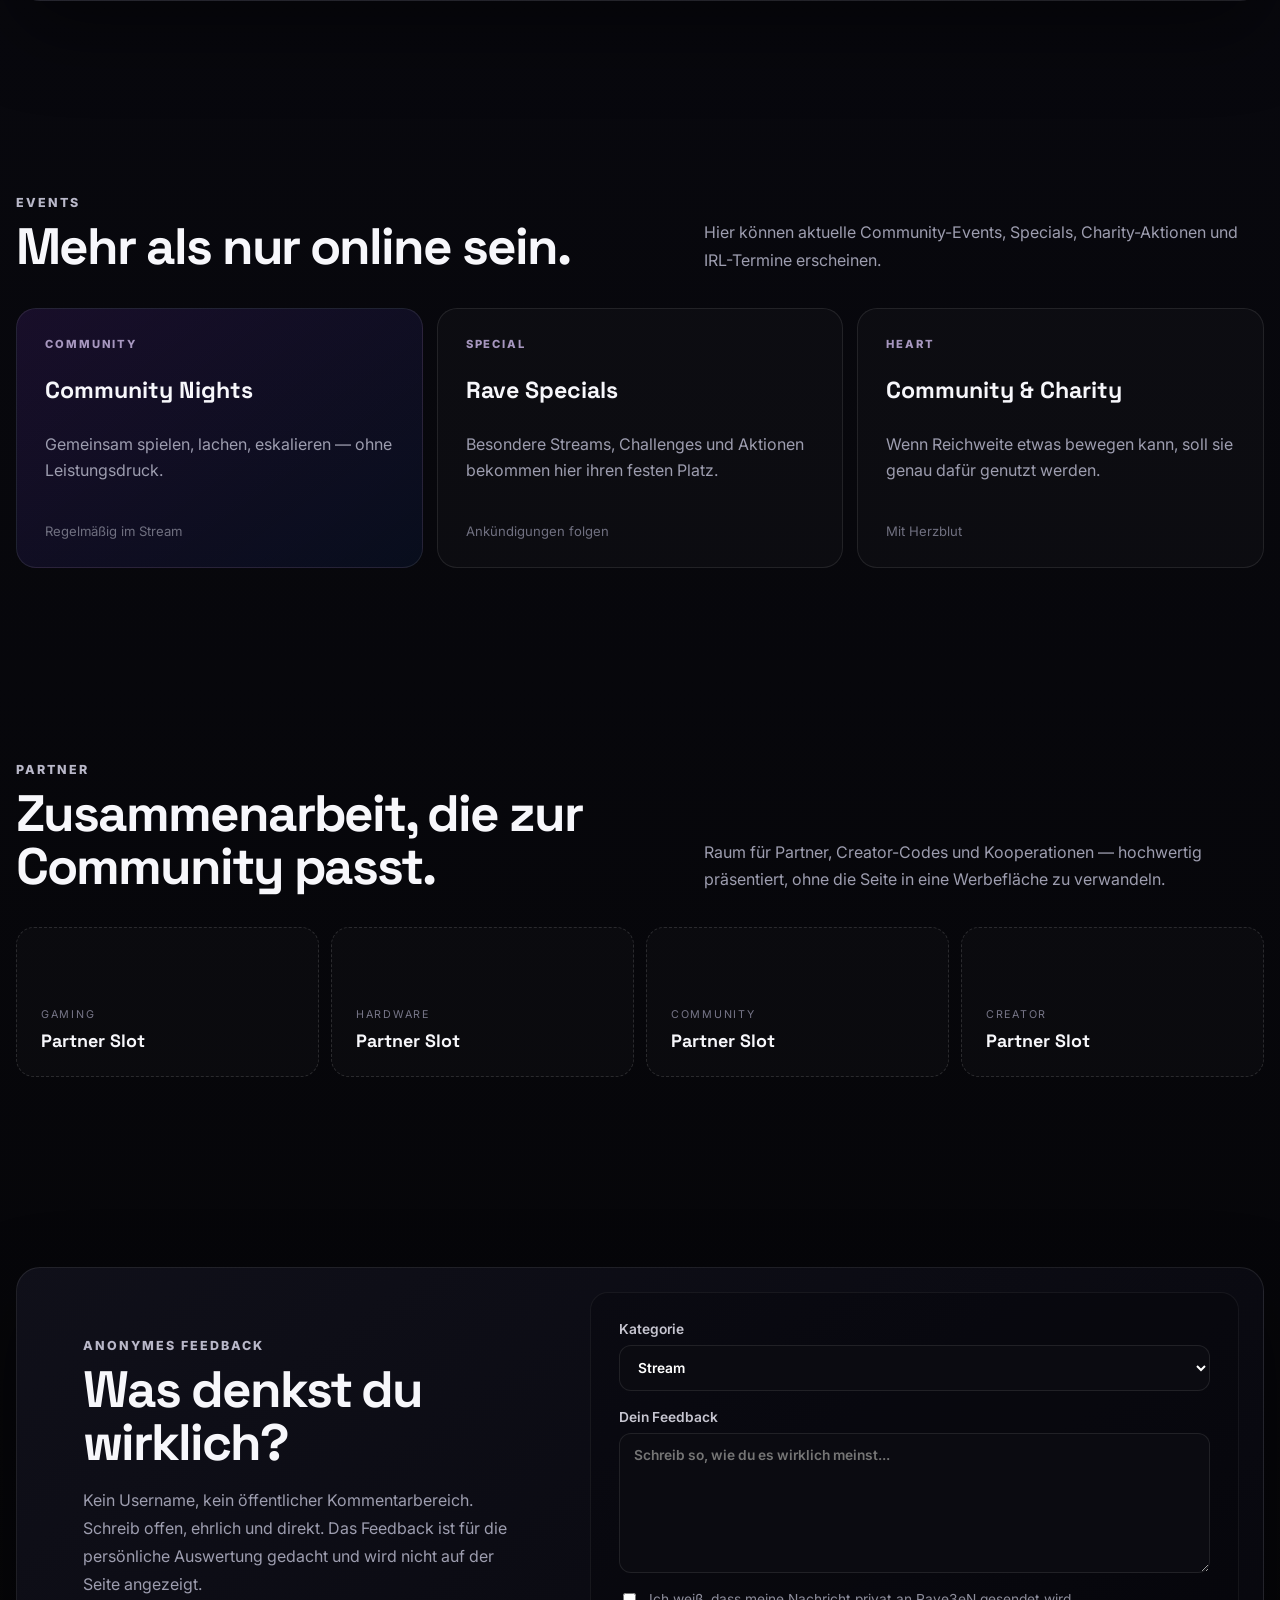
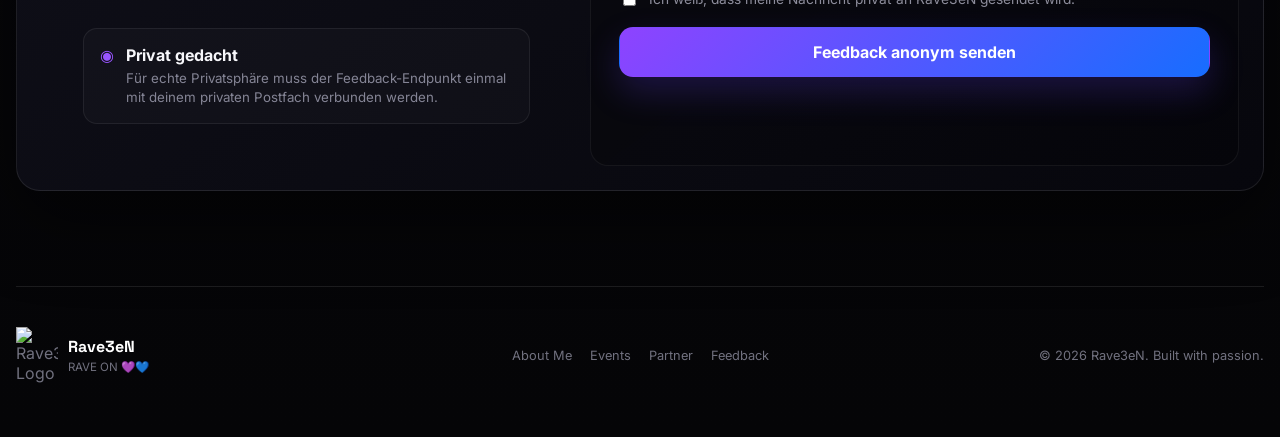
==== commit f9805118: "Add files via upload" ====
--- a/index.html
+++ b/index.html
@@ -1,130 +1,310 @@
-<!doctype html>
+<!DOCTYPE html>
 <html lang="de">
 <head>
-  <meta charset="utf-8">
-  <meta name="viewport" content="width=device-width,initial-scale=1,viewport-fit=cover">
-  <meta name="theme-color" content="#050509">
-  <meta name="description" content="Rave3eN — Gaming, Livestreams, Community, Events und Partner. RAVE ON 💜💙">
-  <meta property="og:title" content="Rave3eN — RAVE ON">
-  <meta property="og:description" content="Mehr als nur ein Stream. Gaming, Community, Events und Leidenschaft.">
-  <meta property="og:type" content="website">
-  <meta property="og:image" content="assets/rave3en-logo.png">
+  <meta charset="UTF-8" />
+  <meta name="viewport" content="width=device-width, initial-scale=1.0" />
+  <meta name="theme-color" content="#080810" />
+  <meta name="description" content="Rave3eN – Content Creator, Livestreams, Events, Partner und Community." />
   <title>Rave3eN — RAVE ON</title>
-  <link rel="icon" type="image/png" sizes="32x32" href="assets/favicon-32.png">
-  <link rel="apple-touch-icon" href="assets/apple-touch-icon.png">
-  <link rel="preconnect" href="https://fonts.googleapis.com">
-  <link rel="preconnect" href="https://fonts.gstatic.com" crossorigin>
+
   <link rel="preconnect" href="https://player.twitch.tv">
-  <link rel="preconnect" href="https://www.twitch.tv">
+  <link rel="preconnect" href="https://embed.twitch.tv">
   <link rel="preconnect" href="https://open.spotify.com">
-  <link href="https://fonts.googleapis.com/css2?family=Inter:wght@400;500;600;700;800&family=Space+Grotesk:wght@500;600;700&display=swap" rel="stylesheet">
-  <link rel="stylesheet" href="styles.css">
-  <script src="https://player.twitch.tv/js/embed/v1.js" defer></script>
-  <script src="app.js" defer></script>
+  <link rel="stylesheet" href="styles.css" />
 </head>
+
 <body>
-  <div class="page-fx" aria-hidden="true"><div class="orb orb-a"></div><div class="orb orb-b"></div><div class="grid-fade"></div><div class="noise"></div></div>
-
-  <div class="intro" id="intro" aria-hidden="true">
-    <div class="intro-glow"></div>
-    <img src="assets/rave3en-logo.png" alt="">
-    <div class="intro-line"></div>
-  </div>
-
-  <header class="topbar" id="top">
-    <a class="brand" href="#top" aria-label="Rave3eN Startseite">
-      <img src="assets/rave3en-logo.png" alt="Rave3eN Logo"><span>Rave3eN</span>
+  <div class="ambient ambient-a"></div>
+  <div class="ambient ambient-b"></div>
+  <div class="noise"></div>
+
+  <header class="site-header">
+    <a class="brand" href="#home" aria-label="Rave3eN Startseite">
+      <img src="assets/rave3en-logo.png" alt="Rave3eN Logo" />
+      <span>Rave3eN</span>
     </a>
-    <nav class="nav" aria-label="Hauptnavigation">
-      <a href="#about">About Me</a><a href="#events">Events</a><a href="#partner">Partner</a><a href="#feedback">Feedback</a>
+
+    <nav class="main-nav" aria-label="Hauptnavigation">
+      <a href="#about">About Me</a>
+      <a href="#events">Events</a>
+      <a href="#partner">Partner</a>
+      <a href="#feedback">Feedback</a>
     </nav>
-    <div class="top-actions">
-      <a class="social-pill" href="https://www.instagram.com/rave3en_/" target="_blank" rel="noreferrer">Instagram</a>
-      <button class="live-link" type="button" data-open-stream><span class="live-dot"></span><span>Twitch öffnen</span></button>
-      <button class="menu-button" id="menuButton" aria-expanded="false" aria-controls="mobileNav" aria-label="Menü öffnen"><i></i><i></i></button>
+
+    <a class="header-cta" href="#live">LIVE AREA</a>
+  </header>
+
+  <main id="home">
+    <section class="hero">
+      <div class="hero-copy">
+        <div class="eyebrow"><span class="pulse-dot"></span> CONTENT CREATOR · COMMUNITY · LIVE</div>
+        <h1>
+          Kein Hochglanz.<br />
+          <span>Echte Leidenschaft.</span>
+        </h1>
+        <p>
+          Streams, Gaming, Community und jede Menge Herzblut. Hier geht es nicht darum,
+          perfekt zu wirken — sondern darum, jeden Tag alles reinzuwerfen, gemeinsam zu lachen
+          und etwas aufzubauen, das sich echt anfühlt.
+        </p>
+
+        <div class="hero-actions">
+          <a class="btn btn-primary" href="#live">Zum Livestream</a>
+          <a class="btn btn-secondary" href="#about">Mehr über mich</a>
+        </div>
+
+        <div class="hero-statline">
+          <div><strong>LIVE</strong><span>direkt auf der Seite</span></div>
+          <div><strong>RAVE ON</strong><span>💜 💙</span></div>
+          <div><strong>100%</strong><span>Leidenschaft</span></div>
+        </div>
+      </div>
+
+      <div class="hero-art" aria-hidden="true">
+        <div class="logo-halo"></div>
+        <img src="assets/rave3en-logo.png" alt="" />
+        <div class="orbit orbit-1"></div>
+        <div class="orbit orbit-2"></div>
+      </div>
+    </section>
+
+    <section class="section live-section" id="live">
+      <div class="section-heading">
+        <div>
+          <span class="kicker">LIVE CENTER</span>
+          <h2>Der Stream ist hier zu Hause.</h2>
+        </div>
+        <p>
+          Twitch läuft direkt auf der Seite. Der Chat lässt sich bei Bedarf ein- und ausblenden,
+          ohne dass der Player verschwindet.
+        </p>
+      </div>
+
+      <div class="live-shell">
+        <div class="twitch-wrap">
+          <div id="twitch-player" class="twitch-player" aria-label="Twitch Livestream"></div>
+
+          <button class="sound-nudge" id="soundNudge" type="button" hidden>
+            🔊 Leisen Stream-Sound aktivieren
+          </button>
+        </div>
+
+        <aside class="chat-panel" id="chatPanel">
+          <div class="chat-topbar">
+            <span>LIVE CHAT</span>
+            <button id="closeChat" type="button" aria-label="Chat schließen">✕</button>
+          </div>
+          <iframe
+            id="twitchChat"
+            title="Twitch Chat"
+            loading="lazy"
+            allowfullscreen>
+          </iframe>
+        </aside>
+
+        <button id="openChat" class="open-chat" type="button" aria-controls="chatPanel">
+          Chat öffnen
+        </button>
+      </div>
+    </section>
+
+    <section class="section music-section" id="music">
+      <div class="section-heading">
+        <div>
+          <span class="kicker">RAVE3EN PLAYLIST</span>
+          <h2>Der Sound hinter der Community.</h2>
+        </div>
+        <p>
+          Die Playlist ist fest in die Seite integriert. Du entscheidest selbst, ob du Musik
+          starten möchtest oder die Seite lieber ohne zusätzlichen Sound genießt.
+        </p>
+      </div>
+
+      <div class="spotify-card">
+        <div class="spotify-copy">
+          <div class="music-bars" aria-hidden="true">
+            <i></i><i></i><i></i><i></i><i></i><i></i><i></i>
+          </div>
+          <h3>Rave3eN Playlist</h3>
+          <p>Dein Soundtrack für Runs, Talks, Abende und Eskalationen.</p>
+          <div class="audio-choice">
+            <button class="mini-btn active" id="musicOff" type="button">Ohne Sound</button>
+            <button class="mini-btn" id="musicOn" type="button">Mit Sound</button>
+          </div>
+          <small id="spotifyHint">Spotify bleibt sichtbar. Musik startet erst, wenn du sie aktivierst.</small>
+        </div>
+
+        <div class="spotify-embed-wrap">
+          <iframe
+            id="spotifyEmbed"
+            title="Rave3eN Spotify Playlist"
+            src="https://open.spotify.com/embed/playlist/1RUL905g3PozmTWp8fAZCs?utm_source=generator&theme=0"
+            width="100%"
+            height="352"
+            frameborder="0"
+            allowfullscreen=""
+            allow="autoplay; clipboard-write; encrypted-media; fullscreen; picture-in-picture"
+            loading="lazy">
+          </iframe>
+        </div>
+      </div>
+    </section>
+
+    <section class="section content-section" id="about">
+      <div class="split-card">
+        <div class="split-copy">
+          <span class="kicker">ABOUT ME</span>
+          <h2>Hinter Rave3eN steckt mehr als nur ein Stream.</h2>
+          <p>
+            Content Creation ist für mich kein Nebenprodukt, sondern ein Projekt mit Persönlichkeit.
+            Ich will nicht den perfekten Gamer spielen. Ich will echte Momente schaffen:
+            starke Runden, dumme Entscheidungen, ehrliche Gespräche und eine Community,
+            bei der man gern bleibt.
+          </p>
+          <p>
+            Vieles entsteht spät abends, zwischen Arbeit, Planung, Schnitt, Technik und dem nächsten
+            Stream. Genau dieser Aufwand soll sich auf dieser Seite auch anfühlen: hochwertig,
+            fokussiert und mit sichtbarer Liebe zum Detail.
+          </p>
+        </div>
+
+        <div class="quote-card">
+          <span>RAVE3EN DNA</span>
+          <blockquote>
+            „Nicht perfekt sein. Nicht stehen bleiben. Immer weiterbauen.“
+          </blockquote>
+          <div class="signature">RAVE ON 💜💙</div>
+        </div>
+      </div>
+    </section>
+
+    <section class="section cards-section" id="events">
+      <div class="section-heading">
+        <div>
+          <span class="kicker">EVENTS</span>
+          <h2>Mehr als nur online sein.</h2>
+        </div>
+        <p>Hier können aktuelle Community-Events, Specials, Charity-Aktionen und IRL-Termine erscheinen.</p>
+      </div>
+
+      <div class="event-grid">
+        <article class="event-card featured">
+          <span class="event-tag">COMMUNITY</span>
+          <h3>Community Nights</h3>
+          <p>Gemeinsam spielen, lachen, eskalieren — ohne Leistungsdruck.</p>
+          <span class="event-meta">Regelmäßig im Stream</span>
+        </article>
+
+        <article class="event-card">
+          <span class="event-tag">SPECIAL</span>
+          <h3>Rave Specials</h3>
+          <p>Besondere Streams, Challenges und Aktionen bekommen hier ihren festen Platz.</p>
+          <span class="event-meta">Ankündigungen folgen</span>
+        </article>
+
+        <article class="event-card">
+          <span class="event-tag">HEART</span>
+          <h3>Community & Charity</h3>
+          <p>Wenn Reichweite etwas bewegen kann, soll sie genau dafür genutzt werden.</p>
+          <span class="event-meta">Mit Herzblut</span>
+        </article>
+      </div>
+    </section>
+
+    <section class="section partner-section" id="partner">
+      <div class="section-heading">
+        <div>
+          <span class="kicker">PARTNER</span>
+          <h2>Zusammenarbeit, die zur Community passt.</h2>
+        </div>
+        <p>
+          Raum für Partner, Creator-Codes und Kooperationen — hochwertig präsentiert,
+          ohne die Seite in eine Werbefläche zu verwandeln.
+        </p>
+      </div>
+
+      <div class="partner-grid">
+        <div class="partner-slot"><span>GAMING</span><strong>Partner Slot</strong></div>
+        <div class="partner-slot"><span>HARDWARE</span><strong>Partner Slot</strong></div>
+        <div class="partner-slot"><span>COMMUNITY</span><strong>Partner Slot</strong></div>
+        <div class="partner-slot"><span>CREATOR</span><strong>Partner Slot</strong></div>
+      </div>
+    </section>
+
+    <section class="section feedback-section" id="feedback">
+      <div class="feedback-card">
+        <div class="feedback-copy">
+          <span class="kicker">ANONYMES FEEDBACK</span>
+          <h2>Was denkst du wirklich?</h2>
+          <p>
+            Kein Username, kein öffentlicher Kommentarbereich. Schreib offen, ehrlich und direkt.
+            Das Feedback ist für die persönliche Auswertung gedacht und wird nicht auf der Seite angezeigt.
+          </p>
+
+          <div class="privacy-note">
+            <span>◉</span>
+            <div>
+              <strong>Privat gedacht</strong>
+              <small>Für echte Privatsphäre muss der Feedback-Endpunkt einmal mit deinem privaten Postfach verbunden werden.</small>
+            </div>
+          </div>
+        </div>
+
+        <form id="feedbackForm" class="feedback-form">
+          <label>
+            Kategorie
+            <select name="category" required>
+              <option value="Stream">Stream</option>
+              <option value="Community">Community</option>
+              <option value="Website">Website</option>
+              <option value="Content">Content</option>
+              <option value="Sonstiges">Sonstiges</option>
+            </select>
+          </label>
+
+          <label>
+            Dein Feedback
+            <textarea
+              name="message"
+              rows="7"
+              minlength="10"
+              maxlength="3000"
+              placeholder="Schreib so, wie du es wirklich meinst..."
+              required></textarea>
+          </label>
+
+          <label class="check-row">
+            <input type="checkbox" name="consent" required />
+            <span>Ich weiß, dass meine Nachricht privat an Rave3eN gesendet wird.</span>
+          </label>
+
+          <button class="btn btn-primary" type="submit">Feedback anonym senden</button>
+          <p class="form-status" id="formStatus" aria-live="polite"></p>
+        </form>
+      </div>
+    </section>
+  </main>
+
+  <footer>
+    <div class="footer-brand">
+      <img src="assets/rave3en-logo.png" alt="Rave3eN Logo" />
+      <div>
+        <strong>Rave3eN</strong>
+        <span>RAVE ON 💜💙</span>
+      </div>
     </div>
-    <div class="mobile-nav" id="mobileNav" aria-hidden="true">
-      <a href="#about">About Me</a><a href="#events">Events</a><a href="#partner">Partner</a><a href="#feedback">Feedback</a>
+
+    <div class="footer-links">
+      <a href="#about">About Me</a>
+      <a href="#events">Events</a>
+      <a href="#partner">Partner</a>
+      <a href="#feedback">Feedback</a>
     </div>
-  </header>
-
-  <main>
-    <section class="hero section-shell">
-      <div class="hero-copy reveal">
-        <p class="eyebrow"><span></span> CONTENT CREATOR · GAMING · COMMUNITY</p>
-        <h1>Mehr als nur<br><em>ein Stream.</em></h1>
-        <p class="hero-text">Leidenschaft, Herzblut und verdammt viel Arbeit. Rave3eN steht für Content mit Persönlichkeit, echte Community-Momente und den Anspruch, jeden Stream ein Stück besser zu machen.</p>
-        <div class="hero-actions"><button class="button primary" data-open-stream><span>Stream ansehen</span><b>↗</b></button><a class="button ghost" href="#about">Meine Story</a></div>
-        <div class="hero-meta">
-          <div><span class="meta-label">STREAM</span><strong>Twitch</strong></div>
-          <div><span class="meta-label">IDENTITÄT</span><strong>RAVE ON 💜💙</strong></div>
-          <div><span class="meta-label">FOKUS</span><strong>Community first</strong></div>
-        </div>
-      </div>
-      <div class="hero-visual reveal" data-parallax>
-        <div class="orbit orbit-1"></div><div class="orbit orbit-2"></div><div class="logo-aura"></div>
-        <img src="assets/rave3en-logo.png" alt="Rave3eN Rabenlogo" class="hero-logo">
-        <div class="signal-card signal-a"><span class="signal-dot"></span><div><small>RAVE3EN</small><strong>Creator Mode</strong></div></div>
-        <div class="signal-card signal-b"><small>EST.</small><strong>PASSION</strong></div>
-      </div>
-      <a class="scroll-cue" href="#about"><span>SCROLL</span><i></i></a>
-    </section>
-
-    <section class="creator-strip" aria-label="Rave3eN Werte"><div class="marquee"><span>PASSION</span><i>✦</i><span>COMMUNITY</span><i>✦</i><span>GAMING</span><i>✦</i><span>ENERGY</span><i>✦</i><span>RAVE ON</span><i>✦</i><span>PASSION</span><i>✦</i><span>COMMUNITY</span><i>✦</i><span>GAMING</span><i>✦</i><span>ENERGY</span><i>✦</i><span>RAVE ON</span><i>✦</i></div></section>
-
-    <section id="about" class="section-shell content-section reveal">
-      <div class="section-kicker"><span>01</span> ABOUT ME</div>
-      <div class="split-heading"><h2>Kein Hochglanz.<br><em>Einfach echt.</em></h2><div class="section-copy"><p>Rave3eN steht für Gaming, Musik, ehrliche Reaktionen und eine Community, die nicht einfach nur zuschaut, sondern Teil des Ganzen ist. Gewinnen ist geil — aber starke Momente, gemeinsames Lachen und echte Gespräche sind wichtiger.</p><p>Hinter jedem Stream stecken Vorbereitung, Technik, Ideen, Content und Zeit. Diese Seite bündelt alles, was dazugehört: Live-Content, Events, Partner und dein direktes Feedback.</p></div></div>
-      <div class="value-grid">
-        <article class="glass-card"><span class="card-index">01</span><div class="card-icon">◎</div><h3>Community first.</h3><p>Kein Publikum auf Abstand. Menschen, Gespräche, Insider, Eskalation und Zusammenhalt.</p></article>
-        <article class="glass-card"><span class="card-index">02</span><div class="card-icon">✦</div><h3>Mit Leidenschaft.</h3><p>Content soll sich nach etwas anfühlen — nicht nach Fließband und nicht nach Pflichtprogramm.</p></article>
-        <article class="glass-card"><span class="card-index">03</span><div class="card-icon">↗</div><h3>Immer weiter.</h3><p>Streams, Technik, Formate und Events werden ständig weiterentwickelt. Stillstand passt hier nicht rein.</p></article>
-      </div>
-    </section>
-
-    <section class="stream-stage reveal" aria-label="Twitch Stream">
-      <div class="section-shell stream-stage-inner">
-        <div class="stream-copy"><div class="section-kicker"><span>LIVE</span> TWITCH</div><h2>Mitten im<br><em>Geschehen.</em></h2><p>Der Stream startet beim Besuch automatisch im Hintergrund. Öffne den Player für Bild, Chat und Sound-Kontrolle.</p><button class="button primary" data-open-stream>Player & Chat öffnen <b>↗</b></button></div>
-        <div class="stream-preview" data-open-stream role="button" tabindex="0" aria-label="Twitch Player öffnen"><div class="preview-lines"></div><img src="assets/rave3en-logo.png" alt=""><span class="play-ring">▶</span><div class="preview-bottom"><span><i class="live-dot"></i> TWITCH</span><strong>Rave3eN</strong></div></div>
-      </div>
-    </section>
-
-    <section id="events" class="section-shell content-section reveal">
-      <div class="section-kicker"><span>02</span> EVENTS</div>
-      <div class="split-heading"><h2>Momente, die<br><em>größer werden.</em></h2><p class="section-copy">Community-Abende, Specials und Aktionen, die über einen normalen Stream hinausgehen. Die Inhalte lassen sich zentral in einer einzigen Datei pflegen.</p></div>
-      <div id="eventsGrid" class="event-grid"></div>
-    </section>
-
-    <section id="partner" class="section-shell content-section reveal">
-      <div class="section-kicker"><span>03</span> PARTNER</div>
-      <div class="split-heading"><h2>Gemeinsam<br><em>mehr möglich.</em></h2><p class="section-copy">Partnerschaften, die zum Content passen und der Community Mehrwert geben. Klar kommuniziert und ohne die Seite zu einer Werbefläche zu machen.</p></div>
-      <div id="partnerGrid" class="partner-grid"></div>
-    </section>
-
-    <section class="music-section reveal">
-      <div class="section-shell music-inner">
-        <div class="vinyl"><div class="vinyl-ring"></div><img src="assets/rave3en-logo.png" alt=""></div>
-        <div class="music-copy"><div class="section-kicker"><span>♫</span> RAVE3EN PLAYLIST</div><h2>Der Sound<br><em>zum Stream.</em></h2><p>EDM, House und genau die Energie, die zum Rave3eN-Style passt. Die Musik startet nur, wenn du sie selbst aktivierst.</p><button class="button ghost" id="openSpotify">Playlist öffnen</button></div>
-      </div>
-    </section>
-
-    <section id="feedback" class="section-shell content-section reveal">
-      <div class="feedback-wrap"><div><div class="section-kicker"><span>04</span> FEEDBACK</div><h2>Sag mir, was du<br><em>wirklich denkst.</em></h2><p class="section-copy">Ohne Namensfeld, ohne E-Mail und ohne öffentlichen Kommentarbereich. Schreib, was gut läuft, was nervt oder was du dir wünschst. Deine Nachricht wird nicht auf der Webseite veröffentlicht.</p><div class="privacy-note"><span>◉</span><div><strong>Anonymes Formular</strong><br><small>Wenn du anonym bleiben willst, schreibe bitte keine persönlichen Daten in deinen Text.</small></div></div></div>
-        <form name="feedback" method="POST" data-netlify="true" netlify-honeypot="company" class="feedback-form" id="feedbackForm" action="/danke.html">
-          <input type="hidden" name="form-name" value="feedback"><p class="hidden"><label>Nicht ausfüllen: <input name="company"></label></p>
-          <div class="form-head"><span>PRIVATE MESSAGE</span><i></i></div><label for="feedbackText">Deine ehrliche Meinung</label><textarea id="feedbackText" name="feedback" rows="9" minlength="5" maxlength="3000" required placeholder="Was möchtest du mir sagen?"></textarea><div class="form-row"><span id="charCount">0 / 3000</span><button class="button primary" type="submit">Anonym absenden <b>↗</b></button></div><p class="form-status" id="formStatus" role="status" aria-live="polite"></p>
-        </form>
-      </div>
-    </section>
-  </main>
-
-  <footer class="footer section-shell"><div class="footer-brand"><img src="assets/rave3en-logo.png" alt="Rave3eN Logo"><div><strong>Rave3eN</strong><span>RAVE ON 💜💙</span></div></div><div class="footer-links"><a href="https://www.twitch.tv/rave3en" target="_blank" rel="noreferrer">Twitch</a><a href="https://www.instagram.com/rave3en_/" target="_blank" rel="noreferrer">Instagram</a><a href="https://open.spotify.com/playlist/1RUL905g3PozmTWp8fAZCs" target="_blank" rel="noreferrer">Spotify</a><a href="#feedback">Feedback</a></div><small>© <span id="year"></span> Rave3eN. All rights reserved.</small></footer>
-
-  <aside class="media-dock" aria-label="Media Controls">
-    <button class="dock-button twitch" id="twitchToggle" aria-expanded="false" aria-controls="twitchPanel"><span class="dock-icon"><i class="live-dot"></i></span><span>LIVE</span><b>Stream + Chat</b><em>⌃</em></button>
-    <div class="dock-panel twitch-panel" id="twitchPanel" aria-hidden="true"><div class="panel-head"><div><span class="live-dot"></span><div><strong>Rave3eN auf Twitch</strong><small>Stream + Community Chat</small></div></div><div class="panel-actions"><button id="twitchSound" class="mini-button" type="button">Sound: leise</button><button id="chatToggle" class="mini-button" type="button">Chat ausblenden</button><button id="twitchClose" class="icon-button" type="button" aria-label="Twitch schließen">×</button></div></div><div class="twitch-grid" id="twitchGrid"><div class="player-frame"><div id="twitchPlayer"></div></div><div class="chat-frame" id="chatFrame"></div></div><p class="autoplay-note">Browser können hörbares Autoplay blockieren. Ein Klick auf „Sound“ aktiviert den Ton zuverlässig.</p></div>
-    <button class="dock-button spotify" id="spotifyToggle" aria-expanded="false" aria-controls="spotifyPanel"><span class="dock-icon">♫</span><span>MUSIC</span><b>Rave3eN Playlist</b><em>⌃</em></button>
-    <div class="dock-panel spotify-panel" id="spotifyPanel" aria-hidden="true"><div class="panel-head"><div><strong>Rave3eN Playlist</strong><small>EDM / HOUSE / FEEL IT</small></div><button id="spotifyClose" class="icon-button" type="button" aria-label="Spotify schließen">×</button></div><div id="spotifyEmbed" class="spotify-embed"></div><div class="spotify-foot"><span>Sound startet nur auf deinen Klick.</span><a href="https://open.spotify.com/playlist/1RUL905g3PozmTWp8fAZCs" target="_blank" rel="noreferrer">In Spotify ↗</a></div></div>
-  </aside>
+
+    <p>© <span id="year"></span> Rave3eN. Built with passion.</p>
+  </footer>
+
+  <script src="https://player.twitch.tv/js/embed/v1.js"></script>
+  <script src="app.js"></script>
 </body>
 </html>
--- a/styles.css
+++ b/styles.css
@@ -1,13 +1,289 @@
-:root{--bg:#050509;--bg2:#090910;--surface:#0d0d15;--text:#f5f4f8;--muted:#9a99a9;--line:rgba(255,255,255,.09);--purple:#8b43ff;--purple2:#6630ff;--blue:#1d9cff;--pink:#d353ff;--radius:22px;--max:1240px;--shadow:0 28px 90px rgba(0,0,0,.48)}*{box-sizing:border-box}html{scroll-behavior:smooth}body{margin:0;color:var(--text);background:var(--bg);font-family:Inter,system-ui,sans-serif;overflow-x:hidden}body.menu-open{overflow:hidden}button,a{font:inherit}button{cursor:pointer}a{color:inherit;text-decoration:none}.hidden{position:absolute!important;width:1px!important;height:1px!important;overflow:hidden!important;clip:rect(0,0,0,0)!important}.section-shell{width:min(calc(100% - 64px),var(--max));margin-inline:auto}.page-fx{position:fixed;inset:0;pointer-events:none;z-index:-1;overflow:hidden}.orb{position:absolute;border-radius:50%;filter:blur(90px);opacity:.15}.orb-a{width:680px;height:680px;background:#5328ff;top:-280px;right:-200px}.orb-b{width:620px;height:620px;background:#0874ff;left:-350px;top:44%}.grid-fade{position:absolute;inset:0;background-image:linear-gradient(rgba(255,255,255,.018) 1px,transparent 1px),linear-gradient(90deg,rgba(255,255,255,.018) 1px,transparent 1px);background-size:74px 74px;mask-image:radial-gradient(circle at 55% 30%,black 0,transparent 66%)}.noise{position:absolute;inset:0;opacity:.025;background-image:url("data:image/svg+xml,%3Csvg viewBox='0 0 180 180' xmlns='http://www.w3.org/2000/svg'%3E%3Cfilter id='n'%3E%3CfeTurbulence type='fractalNoise' baseFrequency='.9' numOctaves='4' stitchTiles='stitch'/%3E%3C/filter%3E%3Crect width='100%25' height='100%25' filter='url(%23n)' opacity='.8'/%3E%3C/svg%3E")}.intro{position:fixed;inset:0;z-index:200;background:#030305;display:grid;place-items:center;transition:opacity .65s ease,visibility .65s ease}.intro img{width:min(28vw,280px);filter:drop-shadow(0 0 28px rgba(124,52,255,.42));animation:introLogo 1.1s cubic-bezier(.2,.7,.1,1)}.intro-glow{position:absolute;width:420px;height:420px;border-radius:50%;background:radial-gradient(circle,rgba(119,45,255,.18),transparent 68%);animation:introPulse 1.3s ease}.intro-line{position:absolute;top:50%;left:50%;width:0;height:1px;background:linear-gradient(90deg,transparent,#8b43ff,#1d9cff,transparent);transform:translate(-50%,190px);animation:introLine 1.2s ease forwards}.intro.done{opacity:0;visibility:hidden}.intro.done img{transform:scale(.96)}@keyframes introLogo{from{opacity:0;transform:scale(.82);filter:blur(10px)}60%{opacity:1;filter:blur(0)}}@keyframes introLine{60%{width:min(70vw,620px)}100%{width:0}}@keyframes introPulse{50%{transform:scale(1.15);opacity:.7}}
-.topbar{position:sticky;top:0;z-index:90;height:78px;display:grid;grid-template-columns:1fr auto 1fr;align-items:center;padding:0 max(24px,calc((100vw - var(--max))/2));border-bottom:1px solid rgba(255,255,255,.055);background:rgba(5,5,9,.72);backdrop-filter:blur(20px);-webkit-backdrop-filter:blur(20px)}.brand{display:flex;align-items:center;gap:10px;width:max-content;font:700 15px 'Space Grotesk';letter-spacing:-.02em}.brand img{width:35px;height:35px;object-fit:contain;filter:drop-shadow(0 0 12px rgba(115,58,255,.28))}.nav{display:flex;gap:30px}.nav a{position:relative;font-size:12px;color:#a5a4b0;transition:.2s}.nav a:after{content:"";position:absolute;left:0;right:100%;bottom:-9px;height:1px;background:linear-gradient(90deg,var(--purple),var(--blue));transition:.25s}.nav a:hover{color:white}.nav a:hover:after{right:0}.top-actions{justify-self:end;display:flex;align-items:center;gap:9px}.social-pill,.live-link{border:1px solid var(--line);border-radius:999px;padding:10px 13px;background:rgba(255,255,255,.025);color:#bab9c6;font-size:11px}.live-link{display:flex;align-items:center;gap:8px;color:white}.live-dot{display:inline-block;width:7px;height:7px;border-radius:50%;background:#ff3e74;box-shadow:0 0 0 0 rgba(255,62,116,.5);animation:pulse 1.8s infinite}@keyframes pulse{70%{box-shadow:0 0 0 8px rgba(255,62,116,0)}}.menu-button{display:none;width:38px;height:38px;border:1px solid var(--line);border-radius:12px;background:transparent}.menu-button i{display:block;width:15px;height:1px;background:white;margin:4px auto}.mobile-nav{display:none}
-.hero{position:relative;min-height:calc(100svh - 78px);display:grid;grid-template-columns:1.03fr .97fr;align-items:center;gap:35px;padding-block:82px 96px}.eyebrow,.section-kicker{font-size:10px;letter-spacing:.22em;color:#8b899a;font-weight:800}.eyebrow{display:flex;align-items:center;gap:10px}.eyebrow span{width:28px;height:1px;background:linear-gradient(90deg,var(--purple),var(--blue))}.hero h1,.content-section h2,.stream-copy h2,.music-copy h2{font-family:'Space Grotesk',sans-serif;font-weight:700;letter-spacing:-.065em;line-height:.91}.hero h1{font-size:clamp(62px,7.55vw,112px);margin:20px 0 27px}.hero h1 em,.content-section h2 em,.stream-copy h2 em,.music-copy h2 em{font-style:normal;background:linear-gradient(110deg,#c68cff 0%,#8d53ff 42%,#39afff 94%);-webkit-background-clip:text;background-clip:text;color:transparent}.hero-text{max-width:680px;color:#adacb9;font-size:17px;line-height:1.75}.hero-actions{display:flex;gap:10px;margin-top:33px}.button{border:1px solid transparent;border-radius:14px;padding:13px 17px;font-weight:750;font-size:12px;color:white;transition:.2s transform,.2s border-color,.2s background;display:inline-flex;align-items:center;gap:12px}.button:hover{transform:translateY(-2px)}.button.primary{background:linear-gradient(120deg,#7437ff,#247fff);box-shadow:0 14px 34px rgba(91,55,255,.21)}.button.ghost{background:rgba(255,255,255,.025);border-color:var(--line)}.button b{font-size:14px}.hero-meta{display:flex;gap:37px;border-top:1px solid var(--line);margin-top:48px;padding-top:22px}.hero-meta div{display:flex;flex-direction:column;gap:5px}.meta-label{font-size:8px;letter-spacing:.18em;color:#666574}.hero-meta strong{font:600 11px 'Space Grotesk';color:#cac9d2}.hero-visual{--px:0px;--py:0px;position:relative;min-height:600px;display:grid;place-items:center;transform:translate(var(--px),var(--py));transition:transform .35s ease-out}.hero-logo{position:relative;z-index:3;width:min(89%,570px);filter:drop-shadow(0 0 34px rgba(102,49,255,.24));animation:float 7s ease-in-out infinite}.logo-aura{position:absolute;width:76%;aspect-ratio:1;border-radius:50%;background:radial-gradient(circle,rgba(116,53,255,.18),rgba(34,145,255,.065) 42%,transparent 69%);filter:blur(6px)}.orbit{position:absolute;border:1px solid rgba(121,86,255,.12);border-radius:50%;transform:rotate(-17deg)}.orbit-1{width:89%;height:60%}.orbit-2{width:70%;height:93%;transform:rotate(63deg)}.orbit-1:after,.orbit-2:after{content:"";position:absolute;width:5px;height:5px;border-radius:50%;background:#7957ff;box-shadow:0 0 14px #7957ff;top:12%;left:19%}.signal-card{position:absolute;z-index:4;border:1px solid var(--line);border-radius:14px;background:rgba(10,10,16,.69);backdrop-filter:blur(14px);box-shadow:0 15px 45px rgba(0,0,0,.25);padding:10px 13px;color:#b3b1bf}.signal-a{left:4%;bottom:20%;display:flex;gap:9px;align-items:center}.signal-b{right:3%;top:23%;display:flex;flex-direction:column}.signal-card small{font-size:7px;letter-spacing:.15em;color:#6c6b79}.signal-card strong{font:600 11px 'Space Grotesk';color:#e0dfe6}.signal-dot{width:6px;height:6px;border-radius:50%;background:#41a8ff;box-shadow:0 0 12px #41a8ff}.scroll-cue{position:absolute;bottom:25px;left:0;display:flex;align-items:center;gap:10px;font-size:8px;letter-spacing:.2em;color:#5c5b67}.scroll-cue i{width:44px;height:1px;background:#34333c;position:relative}.scroll-cue i:after{content:"";position:absolute;left:0;width:12px;height:1px;background:#9a6aff;animation:scrollLine 2.1s ease-in-out infinite}@keyframes scrollLine{50%{left:32px}}@keyframes float{50%{transform:translateY(-9px)}}
-.creator-strip{overflow:hidden;border-block:1px solid var(--line);background:rgba(255,255,255,.014);padding:17px 0}.marquee{display:flex;width:max-content;gap:27px;align-items:center;animation:marquee 28s linear infinite;color:#5f5e6d;font:700 10px 'Space Grotesk';letter-spacing:.22em}.marquee i{font-style:normal;color:#6d42e9}.marquee span:nth-of-type(5n){color:#a2a0ad}@keyframes marquee{to{transform:translateX(-50%)}}
-.content-section{padding-block:126px;border-bottom:1px solid var(--line)}.section-kicker{display:flex;align-items:center;gap:12px}.section-kicker span{color:#a57aff}.split-heading{display:grid;grid-template-columns:1fr 1fr;gap:78px;align-items:start}.content-section h2,.stream-copy h2,.music-copy h2{font-size:clamp(47px,5.8vw,78px);margin:20px 0}.section-copy{color:#a09fab;font-size:15px;line-height:1.78;margin-top:20px}.section-copy p:first-child{margin-top:0}.value-grid,.event-grid,.partner-grid{display:grid;grid-template-columns:repeat(3,1fr);gap:15px;margin-top:62px}.glass-card,.event-card,.partner-card{position:relative;min-height:260px;overflow:hidden;padding:25px;border:1px solid var(--line);border-radius:var(--radius);background:linear-gradient(145deg,rgba(255,255,255,.043),rgba(255,255,255,.012));box-shadow:inset 0 1px rgba(255,255,255,.025);transition:.28s transform,.28s border-color,.28s background}.glass-card:hover,.event-card:hover,.partner-card:hover{transform:translateY(-5px);border-color:rgba(131,78,255,.34);background:linear-gradient(145deg,rgba(113,65,255,.06),rgba(255,255,255,.012))}.card-index{font:700 9px 'Space Grotesk';letter-spacing:.13em;color:#666574}.card-icon,.event-icon{position:absolute;right:22px;top:22px;width:39px;height:39px;border:1px solid var(--line);border-radius:12px;display:grid;place-items:center;color:#ad82ff;background:rgba(255,255,255,.018)}.glass-card h3,.event-card h3,.partner-card h3{font:700 22px 'Space Grotesk';letter-spacing:-.03em;margin:88px 0 11px}.glass-card p,.event-card p,.partner-card p{color:#92919e;line-height:1.66;font-size:13px;margin:0}.event-card{min-height:290px}.event-top{display:flex;align-items:center;justify-content:space-between}.event-icon{position:static}.event-tag,.partner-tag{font:700 8px 'Space Grotesk';letter-spacing:.15em;color:#787786}.event-card>small{position:absolute;left:25px;top:91px;font:700 8px 'Space Grotesk';letter-spacing:.16em;color:#686775}.event-card h3{margin-top:92px}.card-glow{position:absolute;right:-80px;bottom:-90px;width:180px;height:180px;border-radius:50%;background:radial-gradient(circle,rgba(107,52,255,.18),transparent 70%)}.partner-card{min-height:245px}.partner-mark{width:48px;height:48px;border-radius:14px;border:1px solid rgba(128,87,255,.24);display:grid;place-items:center;background:linear-gradient(145deg,rgba(122,53,255,.12),rgba(26,135,255,.07));font:700 12px 'Space Grotesk';letter-spacing:.06em;color:#b795ff}.partner-tag{position:absolute;right:23px;top:26px}.partner-card h3{margin-top:61px}
-.stream-stage{border-bottom:1px solid var(--line);padding:100px 0;background:radial-gradient(circle at 74% 50%,rgba(77,32,223,.12),transparent 33%),rgba(255,255,255,.008)}.stream-stage-inner{display:grid;grid-template-columns:.72fr 1.28fr;gap:70px;align-items:center}.stream-copy p{color:#9695a3;line-height:1.72;font-size:14px;margin-bottom:28px}.stream-preview{position:relative;min-height:410px;border:1px solid rgba(141,91,255,.2);border-radius:28px;overflow:hidden;background:linear-gradient(145deg,#0b0b12,#050508);box-shadow:0 35px 100px rgba(0,0,0,.42);display:grid;place-items:center;cursor:pointer;transition:.3s transform,.3s border-color}.stream-preview:hover{transform:translateY(-4px);border-color:rgba(141,91,255,.38)}.stream-preview img{width:48%;filter:drop-shadow(0 0 30px rgba(107,52,255,.32));opacity:.82}.preview-lines{position:absolute;inset:0;background:linear-gradient(110deg,transparent 15%,rgba(89,44,255,.08) 50%,transparent 76%),repeating-linear-gradient(90deg,transparent 0 70px,rgba(255,255,255,.018) 71px)}.play-ring{position:absolute;width:62px;height:62px;border-radius:50%;border:1px solid rgba(255,255,255,.16);display:grid;place-items:center;background:rgba(6,6,10,.55);backdrop-filter:blur(10px);font-size:15px;padding-left:3px;box-shadow:0 0 0 10px rgba(255,255,255,.015)}.preview-bottom{position:absolute;left:22px;right:22px;bottom:18px;display:flex;justify-content:space-between;align-items:center;border-top:1px solid var(--line);padding-top:14px}.preview-bottom span{font-size:9px;letter-spacing:.17em;color:#7d7c88}.preview-bottom strong{font:600 12px 'Space Grotesk'}.preview-bottom .live-dot{margin-right:7px}
-.music-section{padding:105px 0;border-bottom:1px solid var(--line);background:linear-gradient(120deg,rgba(66,33,173,.06),transparent 35%)}.music-inner{display:grid;grid-template-columns:.8fr 1.2fr;gap:90px;align-items:center}.vinyl{position:relative;justify-self:center;width:min(430px,90%);aspect-ratio:1;border-radius:50%;border:1px solid var(--line);background:repeating-radial-gradient(circle,rgba(255,255,255,.024) 0 1px,transparent 2px 8px),#07070c;display:grid;place-items:center;box-shadow:0 35px 85px rgba(0,0,0,.35);animation:spin 28s linear infinite}.vinyl:before{content:"";position:absolute;inset:8%;border:1px solid rgba(127,68,255,.18);border-radius:50%}.vinyl img{width:38%;border-radius:50%;filter:drop-shadow(0 0 24px rgba(120,58,255,.28))}.vinyl-ring{position:absolute;inset:33%;border:1px solid rgba(33,153,255,.3);border-radius:50%;box-shadow:0 0 20px rgba(33,153,255,.08)}@keyframes spin{to{transform:rotate(360deg)}}.music-copy p{max-width:580px;color:#9695a3;line-height:1.75;font-size:14px}.music-copy .button{margin-top:14px}
-.feedback-wrap{display:grid;grid-template-columns:.88fr 1.12fr;gap:78px;align-items:start}.privacy-note{display:flex;gap:12px;margin-top:30px;padding:16px 17px;border:1px solid var(--line);border-radius:15px;background:rgba(255,255,255,.018);color:#a2a1af}.privacy-note>span{color:#65baff}.privacy-note strong{font-size:12px;color:#dedde5}.privacy-note small{line-height:1.55}.feedback-form{padding:25px;border:1px solid var(--line);border-radius:var(--radius);background:linear-gradient(145deg,rgba(255,255,255,.036),rgba(255,255,255,.014));box-shadow:var(--shadow)}.form-head{display:flex;align-items:center;gap:12px;margin-bottom:25px}.form-head span{font-size:8px;letter-spacing:.19em;color:#777684}.form-head i{height:1px;flex:1;background:linear-gradient(90deg,rgba(126,70,255,.3),transparent)}.feedback-form label{display:block;margin-bottom:10px;font-size:12px;font-weight:700}.feedback-form textarea{width:100%;min-height:260px;resize:vertical;border:1px solid var(--line);outline:0;border-radius:15px;padding:16px;background:#08080d;color:white;line-height:1.65;transition:.2s}.feedback-form textarea::placeholder{color:#565563}.feedback-form textarea:focus{border-color:rgba(127,72,255,.58);box-shadow:0 0 0 4px rgba(108,44,255,.07)}.form-row{display:flex;justify-content:space-between;align-items:center;gap:15px;margin-top:14px}.form-row>span{font-size:10px;color:#686775}.form-status{font-size:11px;color:#9b9aa7;min-height:16px;margin:10px 0 0}
-.footer{display:grid;grid-template-columns:1fr auto 1fr;align-items:center;gap:20px;padding-block:45px 105px}.footer-brand{display:flex;align-items:center;gap:11px}.footer-brand img{width:40px;height:40px;object-fit:contain}.footer-brand div{display:flex;flex-direction:column}.footer-brand strong{font:700 14px 'Space Grotesk'}.footer-brand span,.footer small{font-size:9px;color:#666572}.footer-links{display:flex;gap:20px;font-size:11px;color:#92919e}.footer-links a:hover{color:white}.footer>small{justify-self:end}
-.media-dock{position:fixed;right:18px;bottom:18px;z-index:100;width:min(720px,calc(100vw - 36px));display:flex;flex-direction:column;align-items:flex-end;gap:9px}.dock-button{width:286px;display:grid;grid-template-columns:28px 45px 1fr 14px;align-items:center;gap:7px;border:1px solid var(--line);border-radius:15px;padding:9px 12px;color:#eee;background:rgba(9,9,14,.9);backdrop-filter:blur(19px);box-shadow:0 15px 48px rgba(0,0,0,.37);text-align:left}.dock-button:hover{border-color:rgba(127,78,255,.38)}.dock-icon{display:grid;place-items:center;width:26px;height:26px;border-radius:8px;background:linear-gradient(135deg,rgba(139,68,255,.18),rgba(22,135,255,.15));color:#b78cff}.dock-button>span:nth-child(2){font-size:8px;letter-spacing:.16em;color:#777684}.dock-button b{font-size:10px;font-weight:600}.dock-button em{font-style:normal;color:#646371}.dock-panel{display:none;width:100%;border:1px solid var(--line);border-radius:20px;background:rgba(7,7,11,.975);box-shadow:var(--shadow);overflow:hidden;backdrop-filter:blur(22px)}.dock-panel.open{display:block;animation:panelIn .23s ease-out}@keyframes panelIn{from{opacity:0;transform:translateY(8px) scale(.985)}}.panel-head{min-height:56px;padding:11px 13px;display:flex;align-items:center;justify-content:space-between;gap:10px;border-bottom:1px solid var(--line)}.panel-head>div:first-child{display:flex;align-items:center;gap:8px}.panel-head>div>div{display:flex;flex-direction:column;gap:2px}.panel-head strong{font-size:11px}.panel-head small{font-size:9px;color:#747381}.panel-actions{display:flex!important;gap:6px!important}.mini-button,.icon-button{border:1px solid var(--line);background:rgba(255,255,255,.025);color:#bcbcca;border-radius:9px;padding:7px 9px;font-size:9px}.icon-button{width:30px;height:30px;padding:0;font-size:17px}.twitch-grid{display:grid;grid-template-columns:minmax(0,1.58fr) minmax(225px,.72fr);height:390px}.twitch-grid.chat-hidden{grid-template-columns:1fr}.twitch-grid.chat-hidden .chat-frame{display:none}.player-frame,.chat-frame{min-width:0;background:#000}.player-frame>div,.player-frame iframe,.chat-frame iframe{width:100%!important;height:100%!important;border:0}.autoplay-note{margin:0;padding:8px 13px;border-top:1px solid var(--line);font-size:8px;color:#5f5e6b}.spotify-panel{width:410px}.spotify-embed iframe{display:block;width:100%;height:152px;border:0}.spotify-foot{display:flex;justify-content:space-between;gap:15px;padding:10px 13px;border-top:1px solid var(--line);font-size:9px;color:#6f6e7b}.spotify-foot a{color:#aa81ff}.reveal{opacity:0;transform:translateY(18px);transition:.8s cubic-bezier(.2,.7,.2,1)}.reveal.visible{opacity:1;transform:none}
-@media(max-width:960px){.topbar{grid-template-columns:1fr auto}.nav,.social-pill{display:none}.menu-button{display:block}.mobile-nav{position:absolute;left:18px;right:18px;top:68px;padding:16px;border:1px solid var(--line);border-radius:18px;background:rgba(7,7,11,.98);box-shadow:var(--shadow);flex-direction:column;gap:3px}.mobile-nav.open{display:flex}.mobile-nav a{padding:14px;border-bottom:1px solid rgba(255,255,255,.05);font-size:13px}.hero{grid-template-columns:1fr;padding-top:48px}.hero-visual{min-height:430px;order:-1}.hero-logo{width:min(68vw,460px)}.signal-a{left:9%}.signal-b{right:8%}.split-heading,.feedback-wrap,.stream-stage-inner,.music-inner{grid-template-columns:1fr;gap:30px}.value-grid,.event-grid,.partner-grid{grid-template-columns:1fr}.stream-stage-inner{gap:50px}.music-inner{grid-template-columns:.7fr 1fr}.music-copy{text-align:center}.music-copy .section-kicker{justify-content:center}.footer{grid-template-columns:1fr}.footer-links,.footer>small{justify-self:start}.twitch-grid{grid-template-columns:1fr;height:auto}.player-frame{height:320px}.chat-frame{height:320px}.media-dock{right:12px;bottom:12px;width:calc(100vw - 24px)}}
-@media(max-width:600px){.section-shell{width:min(calc(100% - 28px),var(--max))}.topbar{height:68px;padding:0 14px}.live-link span:last-child{display:none}.live-link{padding:10px}.hero{min-height:auto;padding-block:42px 72px}.hero-visual{min-height:320px}.hero-logo{width:min(76vw,390px)}.orbit-1{width:94%}.signal-card{display:none}.hero h1{font-size:55px}.hero-text{font-size:14px}.hero-actions{flex-wrap:wrap}.hero-meta{display:grid;grid-template-columns:1fr 1fr;gap:18px}.scroll-cue{display:none}.content-section{padding-block:86px}.content-section h2,.stream-copy h2,.music-copy h2{font-size:47px}.value-grid,.event-grid,.partner-grid{margin-top:40px}.stream-stage,.music-section{padding:78px 0}.stream-preview{min-height:290px}.music-inner{grid-template-columns:1fr}.vinyl{width:270px}.feedback-form{padding:17px}.form-row{align-items:flex-end}.form-row .button{padding:12px}.footer{padding-bottom:105px}.panel-head{align-items:flex-start}.panel-actions{flex-wrap:wrap;justify-content:flex-end}.twitch-grid .player-frame{height:235px}.spotify-panel{width:100%}.intro img{width:45vw}}
-@media(prefers-reduced-motion:reduce){*{scroll-behavior:auto!important;animation:none!important;transition:none!important}.reveal{opacity:1;transform:none}.intro{display:none}}
+@import url('https://fonts.googleapis.com/css2?family=Inter:wght@400;500;600;700;800&family=Space+Grotesk:wght@500;600;700&display=swap');
+
+:root{
+  --bg:#050507;
+  --bg-2:#090910;
+  --surface:rgba(14,14,24,.78);
+  --surface-2:rgba(19,18,31,.9);
+  --border:rgba(255,255,255,.09);
+  --text:#f7f7fb;
+  --muted:#9d9daf;
+  --violet:#9a4dff;
+  --violet-2:#ca7cff;
+  --blue:#1687ff;
+  --cyan:#62c7ff;
+  --shadow:0 30px 80px rgba(0,0,0,.45);
+  --radius:24px;
+}
+
+*{box-sizing:border-box}
+html{scroll-behavior:smooth}
+body{
+  margin:0;
+  min-height:100vh;
+  background:
+    radial-gradient(circle at 20% 10%, rgba(125,50,255,.09), transparent 32%),
+    radial-gradient(circle at 83% 30%, rgba(20,119,255,.08), transparent 34%),
+    linear-gradient(180deg,#030305 0%,#090910 48%,#050507 100%);
+  color:var(--text);
+  font-family:Inter,system-ui,sans-serif;
+  overflow-x:hidden;
+}
+
+a{color:inherit;text-decoration:none}
+button,input,textarea,select{font:inherit}
+img{max-width:100%;display:block}
+
+.noise{
+  position:fixed;inset:0;pointer-events:none;z-index:-1;opacity:.035;
+  background-image:url("data:image/svg+xml,%3Csvg viewBox='0 0 180 180' xmlns='http://www.w3.org/2000/svg'%3E%3Cfilter id='n'%3E%3CfeTurbulence type='fractalNoise' baseFrequency='.9' numOctaves='4' stitchTiles='stitch'/%3E%3C/filter%3E%3Crect width='100%25' height='100%25' filter='url(%23n)' opacity='.55'/%3E%3C/svg%3E");
+}
+.ambient{position:fixed;width:420px;height:420px;border-radius:50%;filter:blur(100px);opacity:.10;z-index:-2;pointer-events:none}
+.ambient-a{background:#8d2fff;left:-160px;top:20vh}
+.ambient-b{background:#087eff;right:-160px;top:55vh}
+
+.site-header{
+  position:sticky;top:0;z-index:100;
+  display:flex;align-items:center;justify-content:space-between;
+  width:min(1480px,calc(100% - 32px));margin:18px auto 0;
+  padding:12px 16px 12px 14px;
+  border:1px solid var(--border);
+  background:rgba(6,6,10,.76);
+  backdrop-filter:blur(20px);
+  border-radius:20px;
+  box-shadow:0 12px 45px rgba(0,0,0,.25);
+}
+.brand{display:flex;align-items:center;gap:10px;font-family:"Space Grotesk";font-weight:700;letter-spacing:.02em}
+.brand img{width:40px;height:40px;object-fit:contain;filter:drop-shadow(0 0 12px rgba(149,64,255,.45))}
+.main-nav{display:flex;gap:8px}
+.main-nav a,.header-cta{
+  padding:10px 14px;border-radius:12px;color:#cfcfda;font-size:.92rem;transition:.25s ease
+}
+.main-nav a:hover{background:rgba(255,255,255,.06);color:white}
+.header-cta{
+  color:white;border:1px solid rgba(156,77,255,.34);
+  background:linear-gradient(135deg,rgba(151,64,255,.18),rgba(18,130,255,.16));
+}
+
+main{width:min(1480px,calc(100% - 32px));margin:0 auto}
+.hero{
+  min-height:780px;display:grid;grid-template-columns:1.12fr .88fr;align-items:center;
+  gap:70px;padding:90px 4vw 64px;
+}
+.eyebrow,.kicker{
+  display:inline-flex;align-items:center;gap:9px;
+  font-size:.78rem;font-weight:800;letter-spacing:.16em;color:#b9b8c9
+}
+.pulse-dot{
+  width:9px;height:9px;border-radius:50%;background:#9a4dff;
+  box-shadow:0 0 0 0 rgba(154,77,255,.6);animation:pulse 2s infinite
+}
+@keyframes pulse{70%{box-shadow:0 0 0 10px rgba(154,77,255,0)}100%{box-shadow:0 0 0 0 rgba(154,77,255,0)}}
+.hero h1,.section h2{
+  font-family:"Space Grotesk",sans-serif;letter-spacing:-.04em;
+}
+.hero h1{
+  font-size:clamp(3.6rem,7vw,7.2rem);line-height:.9;margin:24px 0 26px;max-width:930px
+}
+.hero h1 span{
+  background:linear-gradient(90deg,#cb81ff 0%,#9d52ff 35%,#4c96ff 72%,#85d8ff 100%);
+  -webkit-background-clip:text;background-clip:text;color:transparent
+}
+.hero-copy>p{max-width:760px;color:var(--muted);font-size:1.1rem;line-height:1.8}
+.hero-actions{display:flex;gap:12px;margin:34px 0 42px;flex-wrap:wrap}
+.btn{
+  border:1px solid transparent;border-radius:14px;padding:14px 18px;color:white;
+  font-weight:700;cursor:pointer;transition:transform .2s ease,box-shadow .2s ease,background .2s ease
+}
+.btn:hover{transform:translateY(-2px)}
+.btn-primary{background:linear-gradient(135deg,#8e43ff,#176dff);box-shadow:0 15px 34px rgba(102,62,255,.22)}
+.btn-secondary{background:rgba(255,255,255,.045);border-color:var(--border)}
+.hero-statline{display:flex;gap:28px;flex-wrap:wrap}
+.hero-statline div{display:flex;flex-direction:column;gap:4px}
+.hero-statline strong{font-family:"Space Grotesk";font-size:1rem}
+.hero-statline span{font-size:.78rem;color:#868697}
+
+.hero-art{position:relative;display:grid;place-items:center;min-height:520px}
+.hero-art img{
+  width:min(540px,90%);position:relative;z-index:2;
+  filter:drop-shadow(0 0 35px rgba(111,52,255,.24)) drop-shadow(0 0 55px rgba(0,112,255,.12));
+  animation:floatLogo 6s ease-in-out infinite
+}
+@keyframes floatLogo{50%{transform:translateY(-11px)}}
+.logo-halo{
+  position:absolute;width:68%;aspect-ratio:1;border-radius:50%;
+  background:radial-gradient(circle,rgba(135,61,255,.19),rgba(26,119,255,.08) 42%,transparent 70%);
+  filter:blur(8px)
+}
+.orbit{position:absolute;border-radius:50%;border:1px solid rgba(140,100,255,.14);transform:rotate(-18deg)}
+.orbit-1{width:88%;height:62%}
+.orbit-2{width:66%;height:86%;border-color:rgba(53,138,255,.12)}
+
+.section{padding:95px 0;scroll-margin-top:100px}
+.section-heading{
+  display:flex;align-items:flex-end;justify-content:space-between;gap:30px;margin-bottom:34px
+}
+.section-heading h2,.split-copy h2,.feedback-copy h2{
+  margin:10px 0 0;font-size:clamp(2.2rem,4vw,4rem);line-height:1.03
+}
+.section-heading>p{max-width:560px;color:var(--muted);line-height:1.7;margin:0}
+
+.live-shell{
+  position:relative;display:grid;grid-template-columns:minmax(0,1fr) 360px;gap:14px;
+  padding:14px;background:rgba(255,255,255,.025);border:1px solid var(--border);
+  border-radius:28px;box-shadow:var(--shadow)
+}
+.twitch-wrap{position:relative;min-width:0}
+.twitch-player{aspect-ratio:16/9;border-radius:18px;overflow:hidden;background:#000}
+.twitch-player iframe{width:100%!important;height:100%!important;border:0!important}
+.sound-nudge{
+  position:absolute;left:18px;bottom:18px;z-index:5;border:1px solid rgba(255,255,255,.15);
+  background:rgba(5,5,9,.84);color:white;border-radius:12px;padding:11px 13px;cursor:pointer;
+  backdrop-filter:blur(12px)
+}
+.chat-panel{border-radius:18px;overflow:hidden;background:#0b0b11;border:1px solid rgba(255,255,255,.05)}
+.chat-topbar{
+  height:47px;display:flex;align-items:center;justify-content:space-between;padding:0 12px 0 15px;
+  border-bottom:1px solid rgba(255,255,255,.07);font-size:.72rem;font-weight:800;letter-spacing:.14em;color:#a9a8b5
+}
+.chat-topbar button{background:none;border:0;color:#aaa;cursor:pointer;font-size:1rem}
+.chat-panel iframe{width:100%;height:calc(100% - 47px);min-height:500px;border:0}
+.open-chat{
+  display:none;position:absolute;right:24px;top:24px;z-index:10;border:1px solid var(--border);
+  background:#0d0d15;color:white;border-radius:12px;padding:10px 13px;cursor:pointer
+}
+.live-shell.chat-hidden{grid-template-columns:1fr}
+.live-shell.chat-hidden .chat-panel{display:none}
+.live-shell.chat-hidden .open-chat{display:block}
+
+.spotify-card,.split-card,.feedback-card{
+  border:1px solid var(--border);border-radius:var(--radius);background:linear-gradient(145deg,rgba(18,18,28,.88),rgba(8,8,14,.84));
+  box-shadow:var(--shadow)
+}
+.spotify-card{display:grid;grid-template-columns:.72fr 1.28fr;gap:26px;padding:24px}
+.spotify-copy{
+  min-height:352px;border-radius:18px;padding:32px;display:flex;flex-direction:column;justify-content:center;
+  background:
+    radial-gradient(circle at 20% 20%,rgba(157,72,255,.20),transparent 35%),
+    radial-gradient(circle at 80% 75%,rgba(15,126,255,.15),transparent 36%),
+    rgba(255,255,255,.02)
+}
+.spotify-copy h3{font-family:"Space Grotesk";font-size:2rem;margin:16px 0 8px}
+.spotify-copy p{color:var(--muted);line-height:1.65}
+.audio-choice{display:flex;gap:8px;margin:18px 0}
+.mini-btn{
+  border:1px solid var(--border);background:rgba(255,255,255,.04);color:#aaa;border-radius:10px;padding:10px 12px;cursor:pointer
+}
+.mini-btn.active{color:white;border-color:rgba(144,77,255,.45);background:rgba(144,77,255,.15)}
+.spotify-copy small{color:#7f7f90;line-height:1.5}
+.spotify-embed-wrap{overflow:hidden;border-radius:18px;min-width:0}
+.spotify-embed-wrap iframe{display:block;border-radius:18px}
+.music-bars{height:34px;display:flex;gap:5px;align-items:flex-end}
+.music-bars i{width:4px;height:10px;border-radius:10px;background:linear-gradient(#c277ff,#2c8eff);animation:bars 1.3s ease-in-out infinite}
+.music-bars i:nth-child(2){animation-delay:.1s;height:22px}.music-bars i:nth-child(3){animation-delay:.25s;height:14px}
+.music-bars i:nth-child(4){animation-delay:.4s;height:31px}.music-bars i:nth-child(5){animation-delay:.18s;height:18px}
+.music-bars i:nth-child(6){animation-delay:.32s;height:27px}.music-bars i:nth-child(7){animation-delay:.08s;height:11px}
+@keyframes bars{50%{height:30px}}
+
+.split-card{display:grid;grid-template-columns:1.15fr .85fr;gap:18px;padding:24px}
+.split-copy{padding:42px}
+.split-copy p{color:var(--muted);line-height:1.8;max-width:820px}
+.quote-card{
+  min-height:390px;padding:40px;border-radius:18px;display:flex;flex-direction:column;justify-content:space-between;
+  background:
+    radial-gradient(circle at 85% 15%,rgba(27,126,255,.18),transparent 31%),
+    linear-gradient(145deg,rgba(145,63,255,.14),rgba(255,255,255,.025));
+  border:1px solid rgba(255,255,255,.06)
+}
+.quote-card>span{font-size:.72rem;letter-spacing:.18em;font-weight:800;color:#a9a8ba}
+blockquote{font-family:"Space Grotesk";font-size:clamp(1.8rem,3vw,3rem);line-height:1.1;margin:40px 0}
+.signature{color:#b7b6c4;font-weight:700}
+
+.event-grid{display:grid;grid-template-columns:repeat(3,1fr);gap:14px}
+.event-card{
+  min-height:260px;padding:28px;border:1px solid var(--border);border-radius:20px;background:rgba(255,255,255,.025);
+  display:flex;flex-direction:column;transition:.25s ease
+}
+.event-card:hover{transform:translateY(-4px);border-color:rgba(138,74,255,.25)}
+.event-card.featured{background:linear-gradient(145deg,rgba(146,64,255,.12),rgba(29,105,255,.07))}
+.event-tag{font-size:.7rem;font-weight:800;letter-spacing:.17em;color:#a797bf}
+.event-card h3{font-family:"Space Grotesk";font-size:1.45rem;margin:24px 0 10px}
+.event-card p{color:var(--muted);line-height:1.65}
+.event-meta{margin-top:auto;color:#707080;font-size:.82rem}
+
+.partner-grid{display:grid;grid-template-columns:repeat(4,1fr);gap:12px}
+.partner-slot{
+  min-height:150px;padding:24px;border:1px dashed rgba(255,255,255,.13);border-radius:18px;
+  display:flex;flex-direction:column;justify-content:flex-end;background:rgba(255,255,255,.018)
+}
+.partner-slot span{font-size:.67rem;letter-spacing:.16em;color:#777688}
+.partner-slot strong{margin-top:8px;font-family:"Space Grotesk";font-size:1.12rem}
+
+.feedback-card{display:grid;grid-template-columns:.9fr 1.1fr;gap:18px;padding:24px}
+.feedback-copy{padding:42px}
+.feedback-copy>p{color:var(--muted);line-height:1.75}
+.privacy-note{
+  margin-top:30px;padding:16px;border:1px solid rgba(255,255,255,.07);border-radius:14px;
+  display:flex;gap:12px;background:rgba(255,255,255,.025)
+}
+.privacy-note>span{color:#9855ff}
+.privacy-note div{display:flex;flex-direction:column;gap:4px}
+.privacy-note small{color:#858596;line-height:1.45}
+.feedback-form{
+  padding:28px;border-radius:18px;background:rgba(0,0,0,.19);border:1px solid rgba(255,255,255,.06);
+  display:flex;flex-direction:column;gap:18px
+}
+.feedback-form label{display:flex;flex-direction:column;gap:8px;color:#c6c5d0;font-size:.86rem;font-weight:600}
+.feedback-form textarea,.feedback-form select{
+  width:100%;border:1px solid rgba(255,255,255,.09);border-radius:12px;background:#0b0b11;color:white;
+  padding:13px 14px;outline:none;resize:vertical
+}
+.feedback-form textarea:focus,.feedback-form select:focus{border-color:rgba(137,74,255,.45);box-shadow:0 0 0 3px rgba(137,74,255,.08)}
+.check-row{flex-direction:row!important;align-items:flex-start;gap:10px!important;color:#8d8d9c!important;font-weight:400!important}
+.check-row input{margin-top:2px}
+.form-status{min-height:20px;margin:0;color:#9d9daa;font-size:.84rem}
+
+footer{
+  width:min(1480px,calc(100% - 32px));margin:0 auto;padding:40px 0 54px;
+  border-top:1px solid var(--border);display:grid;grid-template-columns:1fr auto 1fr;align-items:center;gap:20px;color:#71717f
+}
+.footer-brand{display:flex;align-items:center;gap:10px}
+.footer-brand img{width:42px}
+.footer-brand div{display:flex;flex-direction:column;gap:3px}
+.footer-brand strong{font-family:"Space Grotesk";color:white}
+.footer-brand span{font-size:.72rem}
+.footer-links{display:flex;gap:18px;font-size:.8rem}
+footer>p{text-align:right;font-size:.8rem}
+
+@media (max-width:1100px){
+  .hero{grid-template-columns:1fr;gap:10px;padding-top:70px}
+  .hero-art{min-height:360px}
+  .hero-art img{width:min(430px,75vw)}
+  .live-shell{grid-template-columns:1fr}
+  .chat-panel{height:560px}
+  .spotify-card,.split-card,.feedback-card{grid-template-columns:1fr}
+  .event-grid{grid-template-columns:1fr 1fr}
+  .partner-grid{grid-template-columns:1fr 1fr}
+  footer{grid-template-columns:1fr}
+  .footer-links{justify-content:flex-start}
+  footer>p{text-align:left}
+}
+@media (max-width:760px){
+  .site-header{width:calc(100% - 20px);margin-top:10px}
+  .main-nav{display:none}
+  .header-cta{font-size:.78rem;padding:9px 10px}
+  main,footer{width:calc(100% - 20px)}
+  .hero{min-height:auto;padding:70px 8px 30px}
+  .hero h1{font-size:clamp(3.1rem,16vw,5rem)}
+  .hero-copy>p{font-size:1rem}
+  .hero-statline{gap:18px}
+  .section{padding:70px 0}
+  .section-heading{align-items:flex-start;flex-direction:column}
+  .live-shell{padding:8px;border-radius:20px}
+  .twitch-player{border-radius:14px}
+  .chat-panel{height:500px}
+  .spotify-card,.split-card,.feedback-card{padding:10px}
+  .spotify-copy,.split-copy,.feedback-copy{padding:26px}
+  .event-grid,.partner-grid{grid-template-columns:1fr}
+  .footer-links{flex-wrap:wrap}
+}
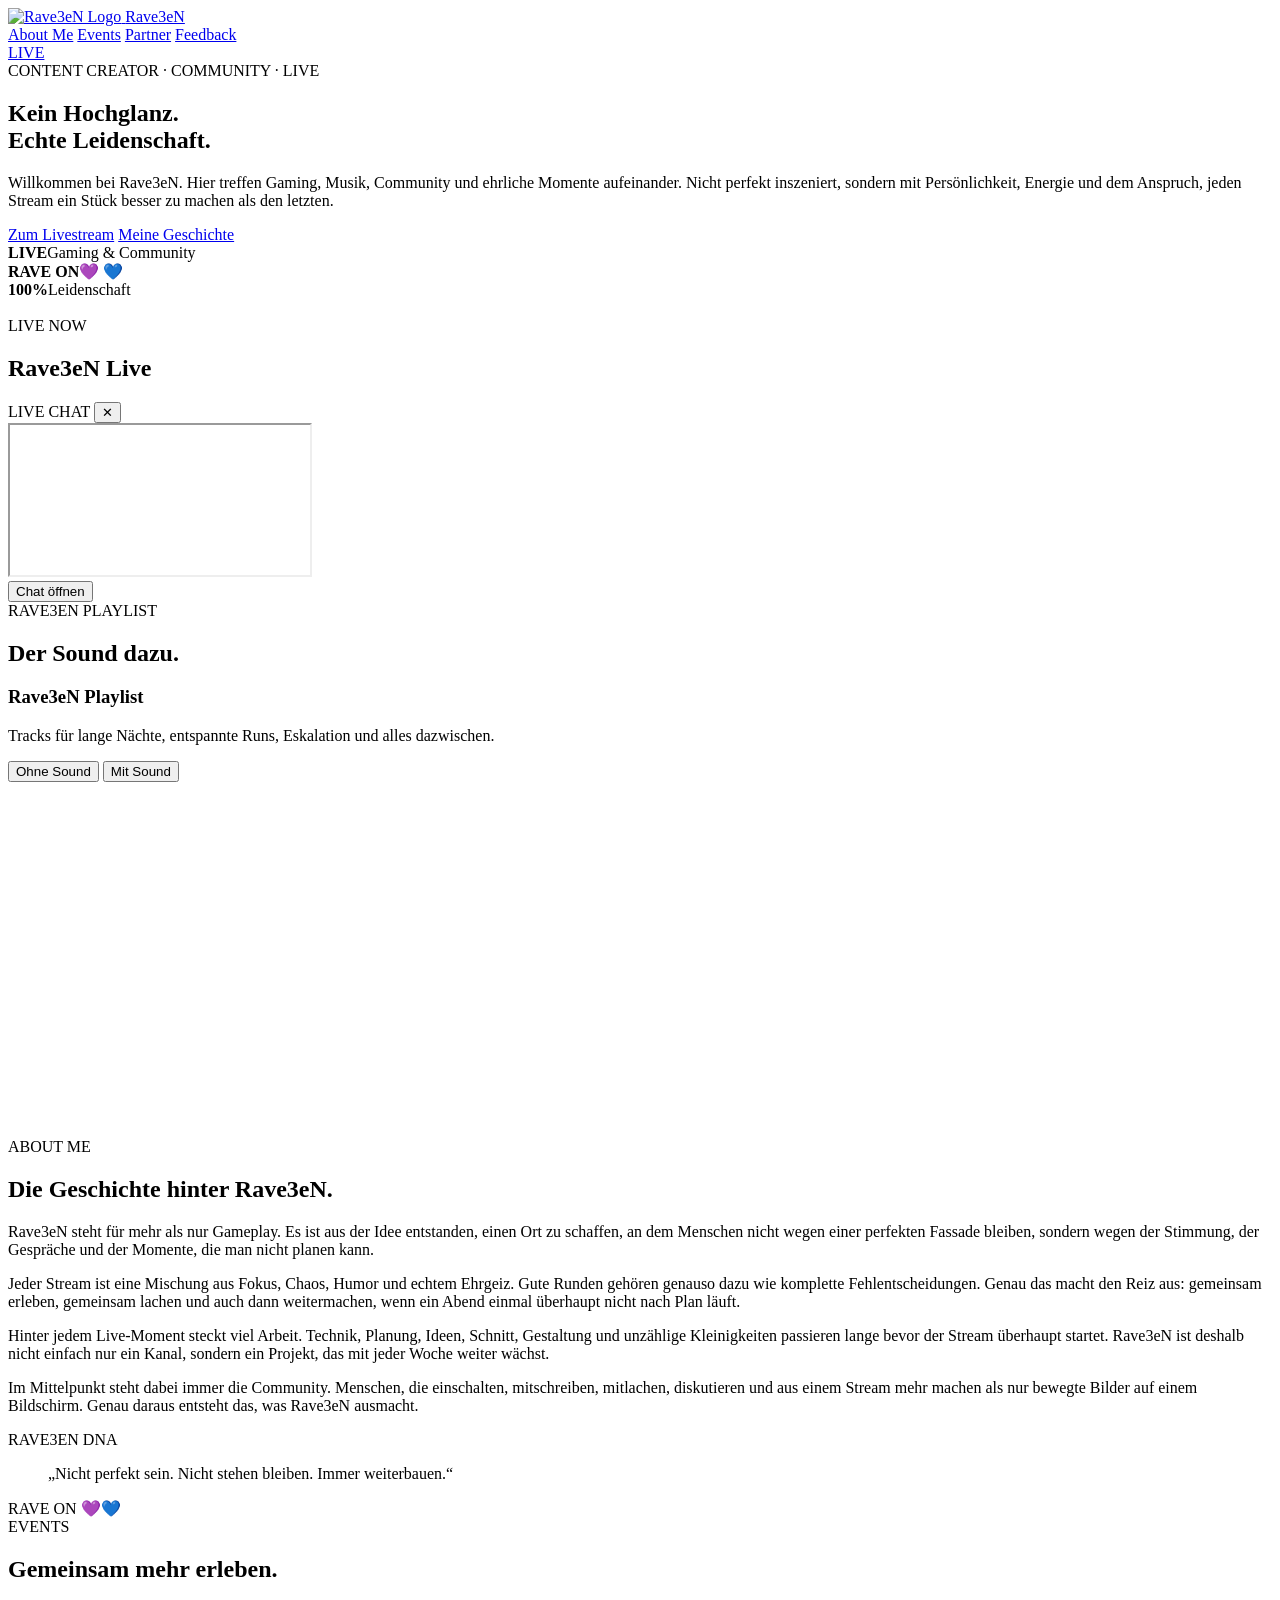
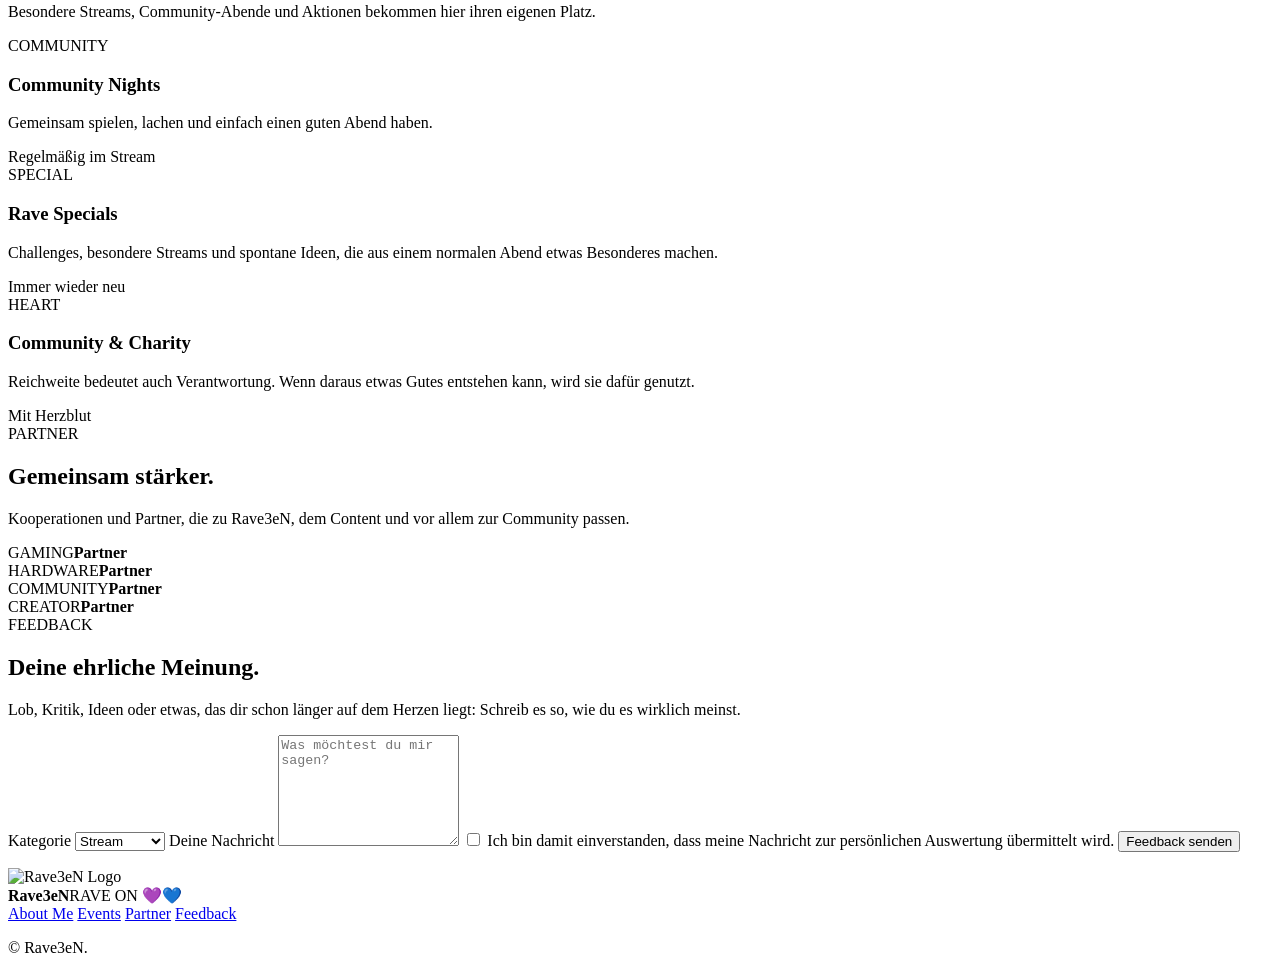
==== commit aeada530: "Add files via upload" ====
--- a/index.html
+++ b/index.html
@@ -4,7 +4,7 @@
   <meta charset="UTF-8" />
   <meta name="viewport" content="width=device-width, initial-scale=1.0" />
   <meta name="theme-color" content="#080810" />
-  <meta name="description" content="Rave3eN – Content Creator, Livestreams, Events, Partner und Community." />
+  <meta name="description" content="Rave3eN – Content Creator, Livestreams, Community, Events und Partner." />
   <title>Rave3eN — RAVE ON</title>
 
   <link rel="preconnect" href="https://player.twitch.tv">
@@ -12,7 +12,6 @@
   <link rel="preconnect" href="https://open.spotify.com">
   <link rel="stylesheet" href="styles.css" />
 </head>
-
 <body>
   <div class="ambient ambient-a"></div>
   <div class="ambient ambient-b"></div>
@@ -31,30 +30,27 @@
       <a href="#feedback">Feedback</a>
     </nav>
 
-    <a class="header-cta" href="#live">LIVE AREA</a>
+    <a class="header-cta" href="#live">LIVE</a>
   </header>
 
   <main id="home">
     <section class="hero">
       <div class="hero-copy">
         <div class="eyebrow"><span class="pulse-dot"></span> CONTENT CREATOR · COMMUNITY · LIVE</div>
-        <h1>
-          Kein Hochglanz.<br />
-          <span>Echte Leidenschaft.</span>
-        </h1>
+        <h1>Kein Hochglanz.<br /><span>Echte Leidenschaft.</span></h1>
         <p>
-          Streams, Gaming, Community und jede Menge Herzblut. Hier geht es nicht darum,
-          perfekt zu wirken — sondern darum, jeden Tag alles reinzuwerfen, gemeinsam zu lachen
-          und etwas aufzubauen, das sich echt anfühlt.
+          Willkommen bei Rave3eN. Hier treffen Gaming, Musik, Community und ehrliche Momente aufeinander.
+          Nicht perfekt inszeniert, sondern mit Persönlichkeit, Energie und dem Anspruch, jeden Stream
+          ein Stück besser zu machen als den letzten.
         </p>
 
         <div class="hero-actions">
           <a class="btn btn-primary" href="#live">Zum Livestream</a>
-          <a class="btn btn-secondary" href="#about">Mehr über mich</a>
+          <a class="btn btn-secondary" href="#about">Meine Geschichte</a>
         </div>
 
         <div class="hero-statline">
-          <div><strong>LIVE</strong><span>direkt auf der Seite</span></div>
+          <div><strong>LIVE</strong><span>Gaming & Community</span></div>
           <div><strong>RAVE ON</strong><span>💜 💙</span></div>
           <div><strong>100%</strong><span>Leidenschaft</span></div>
         </div>
@@ -69,24 +65,17 @@
     </section>
 
     <section class="section live-section" id="live">
-      <div class="section-heading">
-        <div>
-          <span class="kicker">LIVE CENTER</span>
-          <h2>Der Stream ist hier zu Hause.</h2>
-        </div>
-        <p>
-          Twitch läuft direkt auf der Seite. Der Chat lässt sich bei Bedarf ein- und ausblenden,
-          ohne dass der Player verschwindet.
-        </p>
+      <div class="section-heading compact-heading">
+        <div>
+          <span class="kicker">LIVE NOW</span>
+          <h2>Rave3eN Live</h2>
+        </div>
       </div>
 
       <div class="live-shell">
         <div class="twitch-wrap">
           <div id="twitch-player" class="twitch-player" aria-label="Twitch Livestream"></div>
-
-          <button class="sound-nudge" id="soundNudge" type="button" hidden>
-            🔊 Leisen Stream-Sound aktivieren
-          </button>
+          <button class="sound-nudge" id="soundNudge" type="button" hidden>🔊 Sound aktivieren</button>
         </div>
 
         <aside class="chat-panel" id="chatPanel">
@@ -94,44 +83,30 @@
             <span>LIVE CHAT</span>
             <button id="closeChat" type="button" aria-label="Chat schließen">✕</button>
           </div>
-          <iframe
-            id="twitchChat"
-            title="Twitch Chat"
-            loading="lazy"
-            allowfullscreen>
-          </iframe>
+          <iframe id="twitchChat" title="Twitch Chat" loading="lazy" allowfullscreen></iframe>
         </aside>
 
-        <button id="openChat" class="open-chat" type="button" aria-controls="chatPanel">
-          Chat öffnen
-        </button>
+        <button id="openChat" class="open-chat" type="button" aria-controls="chatPanel">Chat öffnen</button>
       </div>
     </section>
 
     <section class="section music-section" id="music">
-      <div class="section-heading">
+      <div class="section-heading compact-heading">
         <div>
           <span class="kicker">RAVE3EN PLAYLIST</span>
-          <h2>Der Sound hinter der Community.</h2>
-        </div>
-        <p>
-          Die Playlist ist fest in die Seite integriert. Du entscheidest selbst, ob du Musik
-          starten möchtest oder die Seite lieber ohne zusätzlichen Sound genießt.
-        </p>
+          <h2>Der Sound dazu.</h2>
+        </div>
       </div>
 
       <div class="spotify-card">
         <div class="spotify-copy">
-          <div class="music-bars" aria-hidden="true">
-            <i></i><i></i><i></i><i></i><i></i><i></i><i></i>
-          </div>
+          <div class="music-bars" aria-hidden="true"><i></i><i></i><i></i><i></i><i></i><i></i><i></i></div>
           <h3>Rave3eN Playlist</h3>
-          <p>Dein Soundtrack für Runs, Talks, Abende und Eskalationen.</p>
+          <p>Tracks für lange Nächte, entspannte Runs, Eskalation und alles dazwischen.</p>
           <div class="audio-choice">
             <button class="mini-btn active" id="musicOff" type="button">Ohne Sound</button>
             <button class="mini-btn" id="musicOn" type="button">Mit Sound</button>
           </div>
-          <small id="spotifyHint">Spotify bleibt sichtbar. Musik startet erst, wenn du sie aktivierst.</small>
         </div>
 
         <div class="spotify-embed-wrap">
@@ -154,25 +129,36 @@
       <div class="split-card">
         <div class="split-copy">
           <span class="kicker">ABOUT ME</span>
-          <h2>Hinter Rave3eN steckt mehr als nur ein Stream.</h2>
-          <p>
-            Content Creation ist für mich kein Nebenprodukt, sondern ein Projekt mit Persönlichkeit.
-            Ich will nicht den perfekten Gamer spielen. Ich will echte Momente schaffen:
-            starke Runden, dumme Entscheidungen, ehrliche Gespräche und eine Community,
-            bei der man gern bleibt.
-          </p>
-          <p>
-            Vieles entsteht spät abends, zwischen Arbeit, Planung, Schnitt, Technik und dem nächsten
-            Stream. Genau dieser Aufwand soll sich auf dieser Seite auch anfühlen: hochwertig,
-            fokussiert und mit sichtbarer Liebe zum Detail.
+          <h2>Die Geschichte hinter Rave3eN.</h2>
+
+          <p>
+            Rave3eN steht für mehr als nur Gameplay. Es ist aus der Idee entstanden, einen Ort zu schaffen,
+            an dem Menschen nicht wegen einer perfekten Fassade bleiben, sondern wegen der Stimmung,
+            der Gespräche und der Momente, die man nicht planen kann.
+          </p>
+
+          <p>
+            Jeder Stream ist eine Mischung aus Fokus, Chaos, Humor und echtem Ehrgeiz. Gute Runden gehören
+            genauso dazu wie komplette Fehlentscheidungen. Genau das macht den Reiz aus: gemeinsam erleben,
+            gemeinsam lachen und auch dann weitermachen, wenn ein Abend einmal überhaupt nicht nach Plan läuft.
+          </p>
+
+          <p>
+            Hinter jedem Live-Moment steckt viel Arbeit. Technik, Planung, Ideen, Schnitt, Gestaltung und
+            unzählige Kleinigkeiten passieren lange bevor der Stream überhaupt startet. Rave3eN ist deshalb
+            nicht einfach nur ein Kanal, sondern ein Projekt, das mit jeder Woche weiter wächst.
+          </p>
+
+          <p>
+            Im Mittelpunkt steht dabei immer die Community. Menschen, die einschalten, mitschreiben,
+            mitlachen, diskutieren und aus einem Stream mehr machen als nur bewegte Bilder auf einem Bildschirm.
+            Genau daraus entsteht das, was Rave3eN ausmacht.
           </p>
         </div>
 
         <div class="quote-card">
           <span>RAVE3EN DNA</span>
-          <blockquote>
-            „Nicht perfekt sein. Nicht stehen bleiben. Immer weiterbauen.“
-          </blockquote>
+          <blockquote>„Nicht perfekt sein. Nicht stehen bleiben. Immer weiterbauen.“</blockquote>
           <div class="signature">RAVE ON 💜💙</div>
         </div>
       </div>
@@ -182,30 +168,30 @@
       <div class="section-heading">
         <div>
           <span class="kicker">EVENTS</span>
-          <h2>Mehr als nur online sein.</h2>
-        </div>
-        <p>Hier können aktuelle Community-Events, Specials, Charity-Aktionen und IRL-Termine erscheinen.</p>
+          <h2>Gemeinsam mehr erleben.</h2>
+        </div>
+        <p>Besondere Streams, Community-Abende und Aktionen bekommen hier ihren eigenen Platz.</p>
       </div>
 
       <div class="event-grid">
         <article class="event-card featured">
           <span class="event-tag">COMMUNITY</span>
           <h3>Community Nights</h3>
-          <p>Gemeinsam spielen, lachen, eskalieren — ohne Leistungsdruck.</p>
+          <p>Gemeinsam spielen, lachen und einfach einen guten Abend haben.</p>
           <span class="event-meta">Regelmäßig im Stream</span>
         </article>
 
         <article class="event-card">
           <span class="event-tag">SPECIAL</span>
           <h3>Rave Specials</h3>
-          <p>Besondere Streams, Challenges und Aktionen bekommen hier ihren festen Platz.</p>
-          <span class="event-meta">Ankündigungen folgen</span>
+          <p>Challenges, besondere Streams und spontane Ideen, die aus einem normalen Abend etwas Besonderes machen.</p>
+          <span class="event-meta">Immer wieder neu</span>
         </article>
 
         <article class="event-card">
           <span class="event-tag">HEART</span>
           <h3>Community & Charity</h3>
-          <p>Wenn Reichweite etwas bewegen kann, soll sie genau dafür genutzt werden.</p>
+          <p>Reichweite bedeutet auch Verantwortung. Wenn daraus etwas Gutes entstehen kann, wird sie dafür genutzt.</p>
           <span class="event-meta">Mit Herzblut</span>
         </article>
       </div>
@@ -215,39 +201,28 @@
       <div class="section-heading">
         <div>
           <span class="kicker">PARTNER</span>
-          <h2>Zusammenarbeit, die zur Community passt.</h2>
-        </div>
-        <p>
-          Raum für Partner, Creator-Codes und Kooperationen — hochwertig präsentiert,
-          ohne die Seite in eine Werbefläche zu verwandeln.
-        </p>
+          <h2>Gemeinsam stärker.</h2>
+        </div>
+        <p>Kooperationen und Partner, die zu Rave3eN, dem Content und vor allem zur Community passen.</p>
       </div>
 
       <div class="partner-grid">
-        <div class="partner-slot"><span>GAMING</span><strong>Partner Slot</strong></div>
-        <div class="partner-slot"><span>HARDWARE</span><strong>Partner Slot</strong></div>
-        <div class="partner-slot"><span>COMMUNITY</span><strong>Partner Slot</strong></div>
-        <div class="partner-slot"><span>CREATOR</span><strong>Partner Slot</strong></div>
+        <div class="partner-slot"><span>GAMING</span><strong>Partner</strong></div>
+        <div class="partner-slot"><span>HARDWARE</span><strong>Partner</strong></div>
+        <div class="partner-slot"><span>COMMUNITY</span><strong>Partner</strong></div>
+        <div class="partner-slot"><span>CREATOR</span><strong>Partner</strong></div>
       </div>
     </section>
 
     <section class="section feedback-section" id="feedback">
       <div class="feedback-card">
         <div class="feedback-copy">
-          <span class="kicker">ANONYMES FEEDBACK</span>
-          <h2>Was denkst du wirklich?</h2>
-          <p>
-            Kein Username, kein öffentlicher Kommentarbereich. Schreib offen, ehrlich und direkt.
-            Das Feedback ist für die persönliche Auswertung gedacht und wird nicht auf der Seite angezeigt.
-          </p>
-
-          <div class="privacy-note">
-            <span>◉</span>
-            <div>
-              <strong>Privat gedacht</strong>
-              <small>Für echte Privatsphäre muss der Feedback-Endpunkt einmal mit deinem privaten Postfach verbunden werden.</small>
-            </div>
-          </div>
+          <span class="kicker">FEEDBACK</span>
+          <h2>Deine ehrliche Meinung.</h2>
+          <p>
+            Lob, Kritik, Ideen oder etwas, das dir schon länger auf dem Herzen liegt:
+            Schreib es so, wie du es wirklich meinst.
+          </p>
         </div>
 
         <form id="feedbackForm" class="feedback-form">
@@ -263,22 +238,16 @@
           </label>
 
           <label>
-            Dein Feedback
-            <textarea
-              name="message"
-              rows="7"
-              minlength="10"
-              maxlength="3000"
-              placeholder="Schreib so, wie du es wirklich meinst..."
-              required></textarea>
+            Deine Nachricht
+            <textarea name="message" rows="7" minlength="10" maxlength="3000" placeholder="Was möchtest du mir sagen?" required></textarea>
           </label>
 
           <label class="check-row">
             <input type="checkbox" name="consent" required />
-            <span>Ich weiß, dass meine Nachricht privat an Rave3eN gesendet wird.</span>
+            <span>Ich bin damit einverstanden, dass meine Nachricht zur persönlichen Auswertung übermittelt wird.</span>
           </label>
 
-          <button class="btn btn-primary" type="submit">Feedback anonym senden</button>
+          <button class="btn btn-primary" type="submit">Feedback senden</button>
           <p class="form-status" id="formStatus" aria-live="polite"></p>
         </form>
       </div>
@@ -288,10 +257,7 @@
   <footer>
     <div class="footer-brand">
       <img src="assets/rave3en-logo.png" alt="Rave3eN Logo" />
-      <div>
-        <strong>Rave3eN</strong>
-        <span>RAVE ON 💜💙</span>
-      </div>
+      <div><strong>Rave3eN</strong><span>RAVE ON 💜💙</span></div>
     </div>
 
     <div class="footer-links">
@@ -301,7 +267,7 @@
       <a href="#feedback">Feedback</a>
     </div>
 
-    <p>© <span id="year"></span> Rave3eN. Built with passion.</p>
+    <p>© <span id="year"></span> Rave3eN.</p>
   </footer>
 
   <script src="https://player.twitch.tv/js/embed/v1.js"></script>
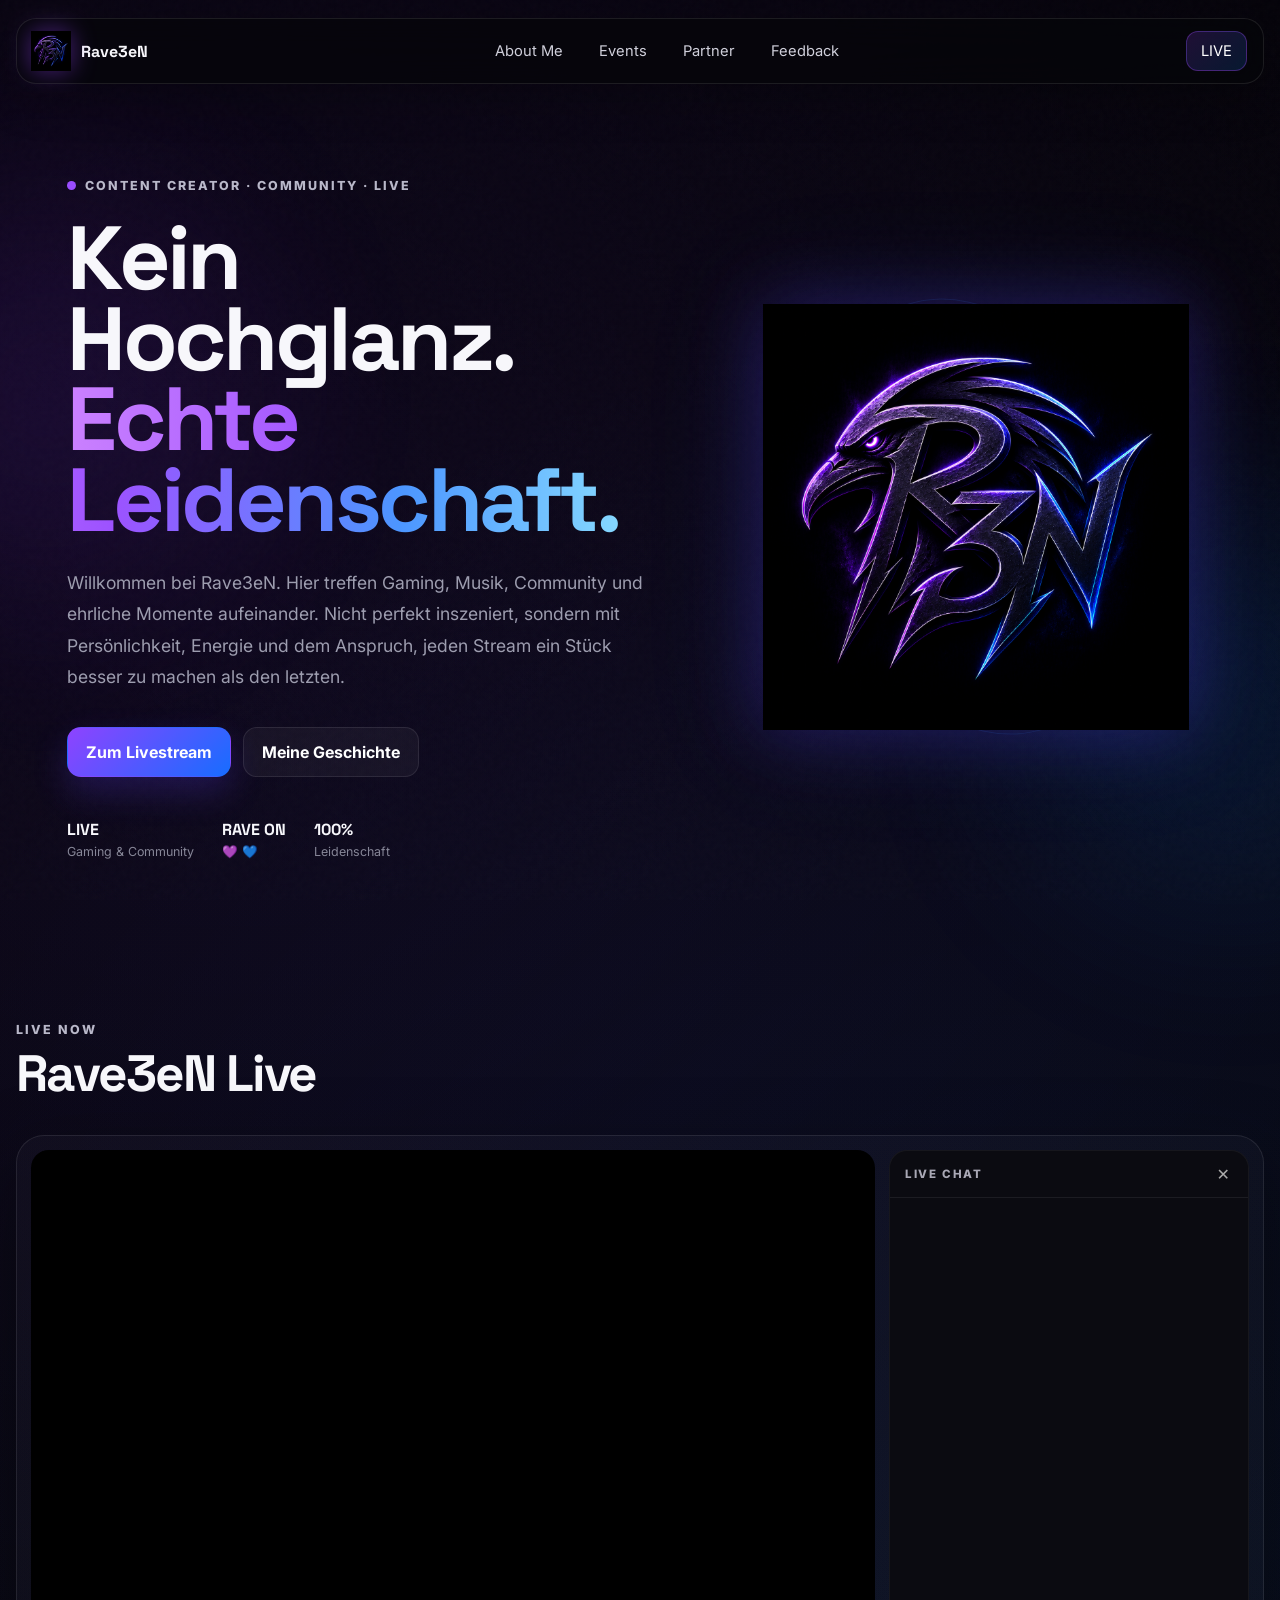
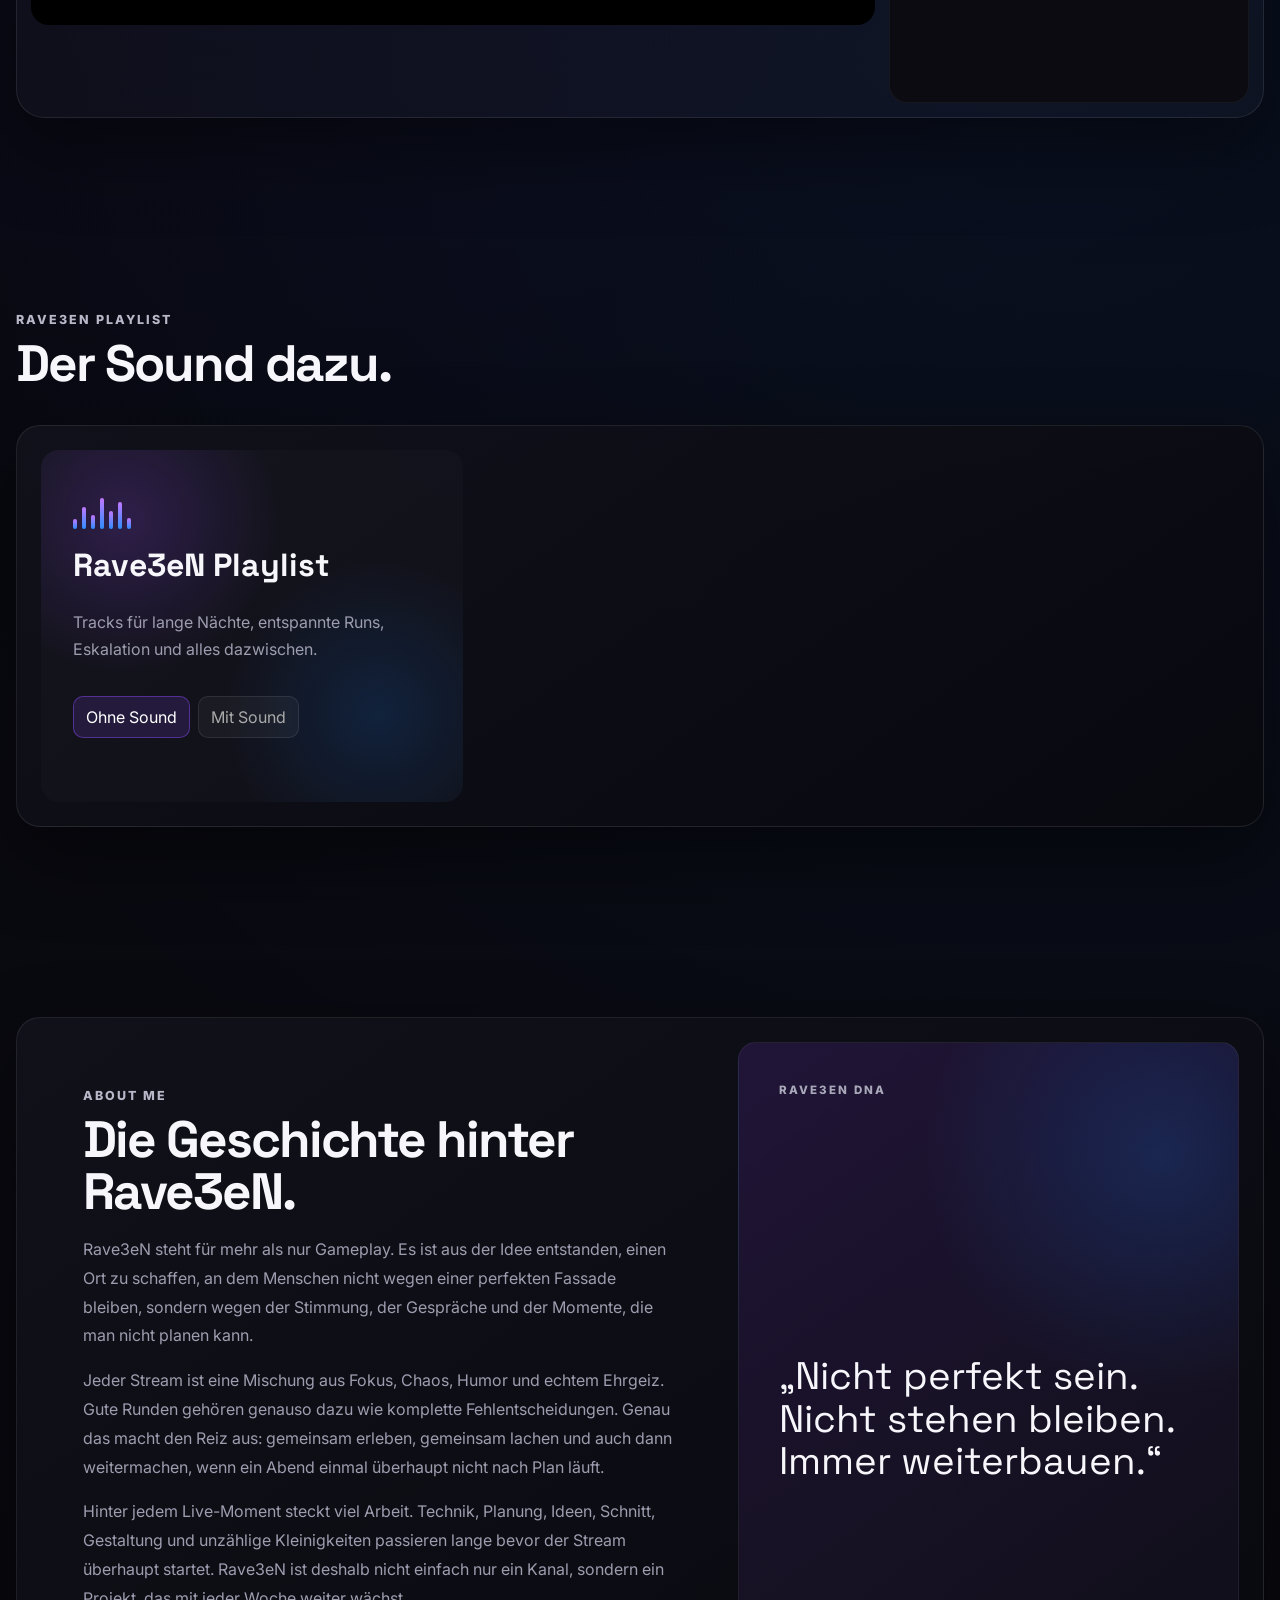
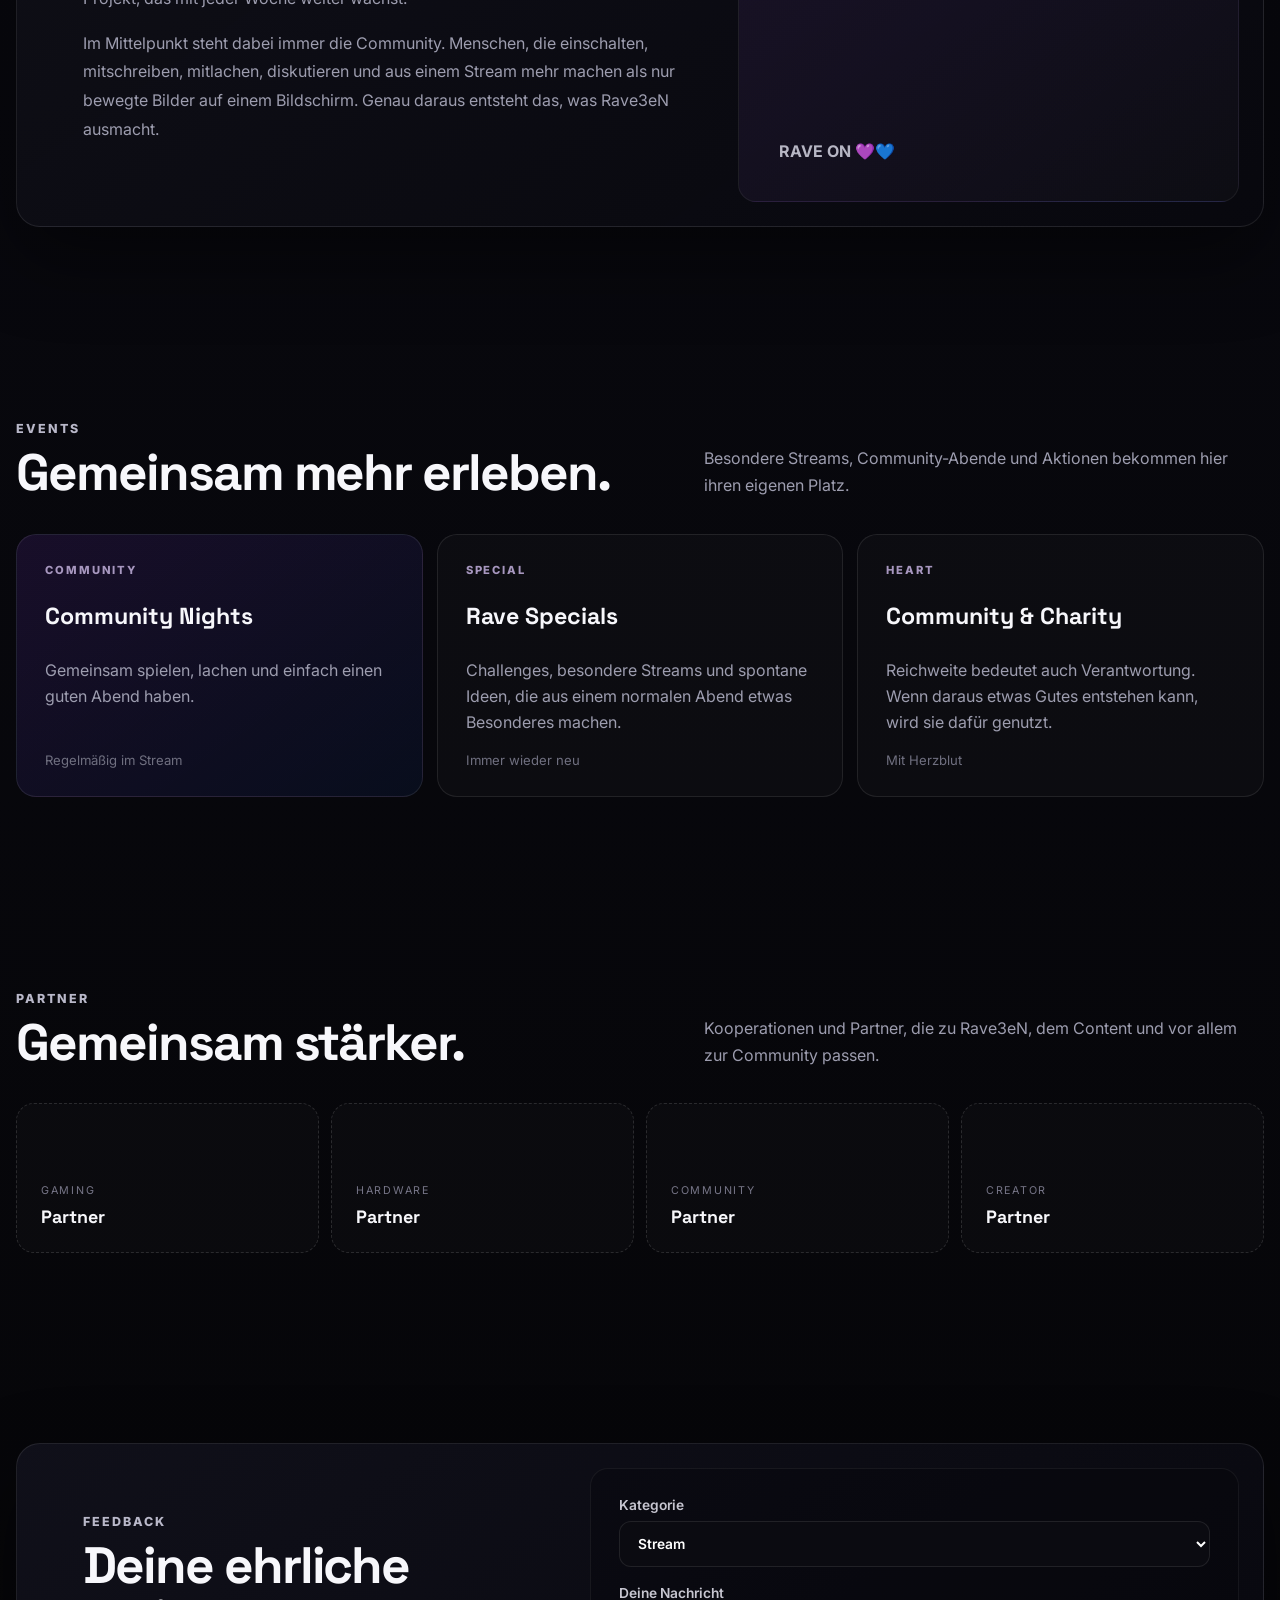
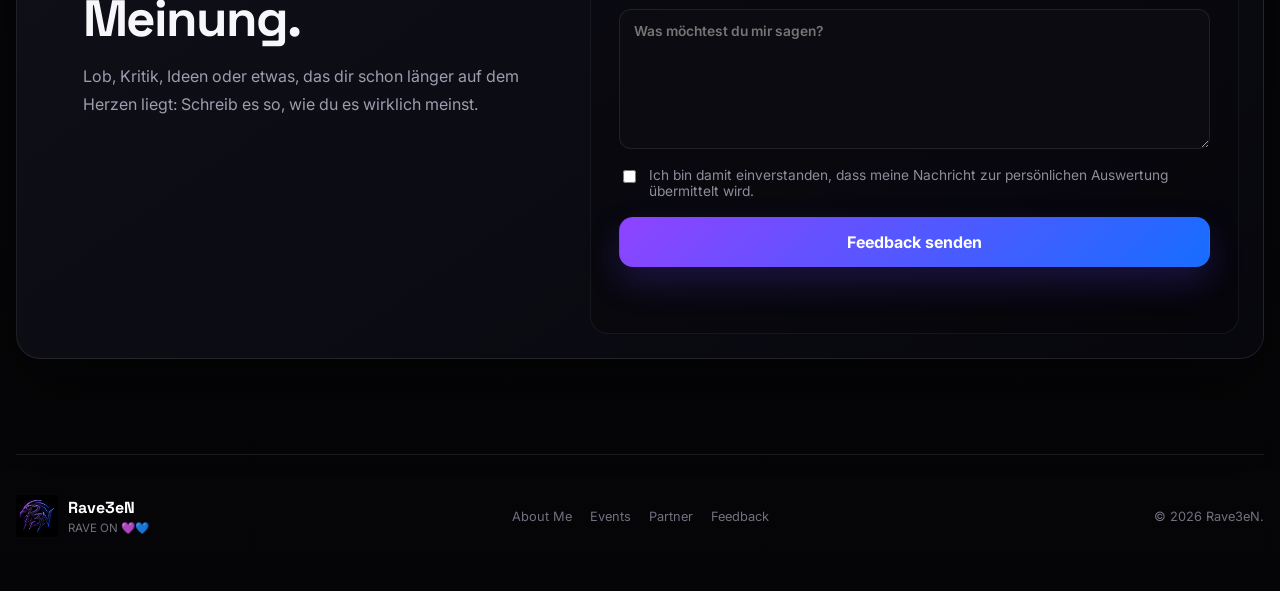
==== commit ed7bf140: "Add files via upload" ====
--- a/index.html
+++ b/index.html
@@ -19,7 +19,7 @@
 
   <header class="site-header">
     <a class="brand" href="#home" aria-label="Rave3eN Startseite">
-      <img src="assets/rave3en-logo.png" alt="Rave3eN Logo" />
+      <img src="logo.png" alt="Rave3eN Logo" />
       <span>Rave3eN</span>
     </a>
 
@@ -58,7 +58,7 @@
 
       <div class="hero-art" aria-hidden="true">
         <div class="logo-halo"></div>
-        <img src="assets/rave3en-logo.png" alt="" />
+        <img src="logo.png" alt="" />
         <div class="orbit orbit-1"></div>
         <div class="orbit orbit-2"></div>
       </div>
@@ -256,7 +256,7 @@
 
   <footer>
     <div class="footer-brand">
-      <img src="assets/rave3en-logo.png" alt="Rave3eN Logo" />
+      <img src="logo.png" alt="Rave3eN Logo" />
       <div><strong>Rave3eN</strong><span>RAVE ON 💜💙</span></div>
     </div>
 
--- a/styles.css
+++ b/styles.css
@@ -0,0 +1,261 @@
+
+@import url('https://fonts.googleapis.com/css2?family=Inter:wght@400;500;600;700;800&family=Space+Grotesk:wght@500;600;700&display=swap');
+
+:root{
+  --bg:#050507;
+  --bg-2:#090910;
+  --surface:rgba(14,14,24,.78);
+  --surface-2:rgba(19,18,31,.9);
+  --border:rgba(255,255,255,.09);
+  --text:#f7f7fb;
+  --muted:#9d9daf;
+  --violet:#9a4dff;
+  --blue:#1687ff;
+  --cyan:#62c7ff;
+  --shadow:0 30px 80px rgba(0,0,0,.45);
+  --radius:24px;
+}
+
+*{box-sizing:border-box}
+html{scroll-behavior:smooth}
+body{
+  margin:0;
+  min-height:100vh;
+  background:
+    radial-gradient(circle at 20% 10%, rgba(125,50,255,.09), transparent 32%),
+    radial-gradient(circle at 83% 30%, rgba(20,119,255,.08), transparent 34%),
+    linear-gradient(180deg,#030305 0%,#090910 48%,#050507 100%);
+  color:var(--text);
+  font-family:Inter,system-ui,sans-serif;
+  overflow-x:hidden;
+}
+a{color:inherit;text-decoration:none}
+button,input,textarea,select{font:inherit}
+img{max-width:100%;display:block}
+
+.noise{
+  position:fixed;inset:0;pointer-events:none;z-index:-1;opacity:.035;
+  background-image:url("data:image/svg+xml,%3Csvg viewBox='0 0 180 180' xmlns='http://www.w3.org/2000/svg'%3E%3Cfilter id='n'%3E%3CfeTurbulence type='fractalNoise' baseFrequency='.9' numOctaves='4' stitchTiles='stitch'/%3E%3C/filter%3E%3Crect width='100%25' height='100%25' filter='url(%23n)' opacity='.55'/%3E%3C/svg%3E");
+}
+.ambient{position:fixed;width:420px;height:420px;border-radius:50%;filter:blur(100px);opacity:.10;z-index:-2;pointer-events:none}
+.ambient-a{background:#8d2fff;left:-160px;top:20vh}
+.ambient-b{background:#087eff;right:-160px;top:55vh}
+
+.site-header{
+  position:sticky;top:0;z-index:100;
+  display:flex;align-items:center;justify-content:space-between;
+  width:min(1480px,calc(100% - 32px));margin:18px auto 0;
+  padding:12px 16px 12px 14px;
+  border:1px solid var(--border);
+  background:rgba(6,6,10,.76);
+  backdrop-filter:blur(20px);
+  border-radius:20px;
+  box-shadow:0 12px 45px rgba(0,0,0,.25);
+}
+.brand{display:flex;align-items:center;gap:10px;font-family:"Space Grotesk";font-weight:700}
+.brand img{width:40px;height:40px;object-fit:contain;filter:drop-shadow(0 0 12px rgba(149,64,255,.45))}
+.main-nav{display:flex;gap:8px}
+.main-nav a,.header-cta{padding:10px 14px;border-radius:12px;color:#cfcfda;font-size:.92rem;transition:.25s}
+.main-nav a:hover{background:rgba(255,255,255,.06);color:white}
+.header-cta{
+  color:white;border:1px solid rgba(156,77,255,.34);
+  background:linear-gradient(135deg,rgba(151,64,255,.18),rgba(18,130,255,.16));
+}
+
+main{width:min(1480px,calc(100% - 32px));margin:0 auto}
+.hero{
+  min-height:780px;display:grid;grid-template-columns:1.12fr .88fr;align-items:center;
+  gap:70px;padding:90px 4vw 64px;
+}
+.eyebrow,.kicker{
+  display:inline-flex;align-items:center;gap:9px;
+  font-size:.78rem;font-weight:800;letter-spacing:.16em;color:#b9b8c9
+}
+.pulse-dot{
+  width:9px;height:9px;border-radius:50%;background:#9a4dff;
+  box-shadow:0 0 0 0 rgba(154,77,255,.6);animation:pulse 2s infinite
+}
+@keyframes pulse{70%{box-shadow:0 0 0 10px rgba(154,77,255,0)}100%{box-shadow:0 0 0 0 rgba(154,77,255,0)}}
+.hero h1,.section h2{font-family:"Space Grotesk",sans-serif;letter-spacing:-.04em}
+.hero h1{font-size:clamp(3.6rem,7vw,7.2rem);line-height:.9;margin:24px 0 26px;max-width:930px}
+.hero h1 span{
+  background:linear-gradient(90deg,#cb81ff 0%,#9d52ff 35%,#4c96ff 72%,#85d8ff 100%);
+  -webkit-background-clip:text;background-clip:text;color:transparent
+}
+.hero-copy>p{max-width:760px;color:var(--muted);font-size:1.1rem;line-height:1.8}
+.hero-actions{display:flex;gap:12px;margin:34px 0 42px;flex-wrap:wrap}
+.btn{
+  border:1px solid transparent;border-radius:14px;padding:14px 18px;color:white;
+  font-weight:700;cursor:pointer;transition:transform .2s ease,box-shadow .2s ease
+}
+.btn:hover{transform:translateY(-2px)}
+.btn-primary{background:linear-gradient(135deg,#8e43ff,#176dff);box-shadow:0 15px 34px rgba(102,62,255,.22)}
+.btn-secondary{background:rgba(255,255,255,.045);border-color:var(--border)}
+.hero-statline{display:flex;gap:28px;flex-wrap:wrap}
+.hero-statline div{display:flex;flex-direction:column;gap:4px}
+.hero-statline strong{font-family:"Space Grotesk";font-size:1rem}
+.hero-statline span{font-size:.78rem;color:#868697}
+
+.hero-art{position:relative;display:grid;place-items:center;min-height:520px}
+.hero-art img{
+  width:min(540px,90%);position:relative;z-index:2;
+  filter:drop-shadow(0 0 35px rgba(111,52,255,.24)) drop-shadow(0 0 55px rgba(0,112,255,.12));
+  animation:floatLogo 6s ease-in-out infinite
+}
+@keyframes floatLogo{50%{transform:translateY(-11px)}}
+.logo-halo{
+  position:absolute;width:68%;aspect-ratio:1;border-radius:50%;
+  background:radial-gradient(circle,rgba(135,61,255,.19),rgba(26,119,255,.08) 42%,transparent 70%);
+}
+.orbit{position:absolute;border-radius:50%;border:1px solid rgba(140,100,255,.14);transform:rotate(-18deg)}
+.orbit-1{width:88%;height:62%}
+.orbit-2{width:66%;height:86%;border-color:rgba(53,138,255,.12)}
+
+.section{padding:95px 0;scroll-margin-top:100px}
+.section-heading{display:flex;align-items:flex-end;justify-content:space-between;gap:30px;margin-bottom:34px}
+.section-heading h2,.split-copy h2,.feedback-copy h2{margin:10px 0 0;font-size:clamp(2.2rem,4vw,4rem);line-height:1.03}
+.section-heading>p{max-width:560px;color:var(--muted);line-height:1.7;margin:0}
+
+.live-shell{
+  position:relative;display:grid;grid-template-columns:minmax(0,1fr) 360px;gap:14px;
+  padding:14px;background:rgba(255,255,255,.025);border:1px solid var(--border);
+  border-radius:28px;box-shadow:var(--shadow)
+}
+.twitch-wrap{position:relative;min-width:0}
+.twitch-player{aspect-ratio:16/9;border-radius:18px;overflow:hidden;background:#000}
+.twitch-player iframe{width:100%!important;height:100%!important;border:0!important}
+.sound-nudge{
+  position:absolute;left:18px;bottom:18px;z-index:5;border:1px solid rgba(255,255,255,.15);
+  background:rgba(5,5,9,.84);color:white;border-radius:12px;padding:11px 13px;cursor:pointer
+}
+.chat-panel{border-radius:18px;overflow:hidden;background:#0b0b11;border:1px solid rgba(255,255,255,.05)}
+.chat-topbar{
+  height:47px;display:flex;align-items:center;justify-content:space-between;padding:0 12px 0 15px;
+  border-bottom:1px solid rgba(255,255,255,.07);font-size:.72rem;font-weight:800;letter-spacing:.14em;color:#a9a8b5
+}
+.chat-topbar button{background:none;border:0;color:#aaa;cursor:pointer;font-size:1rem}
+.chat-panel iframe{width:100%;height:calc(100% - 47px);min-height:500px;border:0}
+.open-chat{
+  display:none;position:absolute;right:24px;top:24px;z-index:10;border:1px solid var(--border);
+  background:#0d0d15;color:white;border-radius:12px;padding:10px 13px;cursor:pointer
+}
+.live-shell.chat-hidden{grid-template-columns:1fr}
+.live-shell.chat-hidden .chat-panel{display:none}
+.live-shell.chat-hidden .open-chat{display:block}
+
+.spotify-card,.split-card,.feedback-card{
+  border:1px solid var(--border);border-radius:var(--radius);
+  background:linear-gradient(145deg,rgba(18,18,28,.88),rgba(8,8,14,.84));
+  box-shadow:var(--shadow)
+}
+.spotify-card{display:grid;grid-template-columns:.72fr 1.28fr;gap:26px;padding:24px}
+.spotify-copy{
+  min-height:352px;border-radius:18px;padding:32px;display:flex;flex-direction:column;justify-content:center;
+  background:radial-gradient(circle at 20% 20%,rgba(157,72,255,.20),transparent 35%),
+             radial-gradient(circle at 80% 75%,rgba(15,126,255,.15),transparent 36%),
+             rgba(255,255,255,.02)
+}
+.spotify-copy h3{font-family:"Space Grotesk";font-size:2rem;margin:16px 0 8px}
+.spotify-copy p{color:var(--muted);line-height:1.65}
+.audio-choice{display:flex;gap:8px;margin:18px 0}
+.mini-btn{border:1px solid var(--border);background:rgba(255,255,255,.04);color:#aaa;border-radius:10px;padding:10px 12px;cursor:pointer}
+.mini-btn.active{color:white;border-color:rgba(144,77,255,.45);background:rgba(144,77,255,.15)}
+.spotify-embed-wrap{overflow:hidden;border-radius:18px;min-width:0}
+.spotify-embed-wrap iframe{display:block;border-radius:18px}
+.music-bars{height:34px;display:flex;gap:5px;align-items:flex-end}
+.music-bars i{width:4px;height:10px;border-radius:10px;background:linear-gradient(#c277ff,#2c8eff);animation:bars 1.3s ease-in-out infinite}
+.music-bars i:nth-child(2){animation-delay:.1s;height:22px}.music-bars i:nth-child(3){animation-delay:.25s;height:14px}
+.music-bars i:nth-child(4){animation-delay:.4s;height:31px}.music-bars i:nth-child(5){animation-delay:.18s;height:18px}
+.music-bars i:nth-child(6){animation-delay:.32s;height:27px}.music-bars i:nth-child(7){animation-delay:.08s;height:11px}
+@keyframes bars{50%{height:30px}}
+
+.split-card{display:grid;grid-template-columns:1.15fr .85fr;gap:18px;padding:24px}
+.split-copy{padding:42px}
+.split-copy p{color:var(--muted);line-height:1.8;max-width:820px}
+.quote-card{
+  min-height:390px;padding:40px;border-radius:18px;display:flex;flex-direction:column;justify-content:space-between;
+  background:radial-gradient(circle at 85% 15%,rgba(27,126,255,.18),transparent 31%),
+             linear-gradient(145deg,rgba(145,63,255,.14),rgba(255,255,255,.025));
+  border:1px solid rgba(255,255,255,.06)
+}
+.quote-card>span{font-size:.72rem;letter-spacing:.18em;font-weight:800;color:#a9a8ba}
+blockquote{font-family:"Space Grotesk";font-size:clamp(1.8rem,3vw,3rem);line-height:1.1;margin:40px 0}
+.signature{color:#b7b6c4;font-weight:700}
+
+.event-grid{display:grid;grid-template-columns:repeat(3,1fr);gap:14px}
+.event-card{
+  min-height:260px;padding:28px;border:1px solid var(--border);border-radius:20px;background:rgba(255,255,255,.025);
+  display:flex;flex-direction:column;transition:.25s
+}
+.event-card:hover{transform:translateY(-4px);border-color:rgba(138,74,255,.25)}
+.event-card.featured{background:linear-gradient(145deg,rgba(146,64,255,.12),rgba(29,105,255,.07))}
+.event-tag{font-size:.7rem;font-weight:800;letter-spacing:.17em;color:#a797bf}
+.event-card h3{font-family:"Space Grotesk";font-size:1.45rem;margin:24px 0 10px}
+.event-card p{color:var(--muted);line-height:1.65}
+.event-meta{margin-top:auto;color:#707080;font-size:.82rem}
+
+.partner-grid{display:grid;grid-template-columns:repeat(4,1fr);gap:12px}
+.partner-slot{
+  min-height:150px;padding:24px;border:1px dashed rgba(255,255,255,.13);border-radius:18px;
+  display:flex;flex-direction:column;justify-content:flex-end;background:rgba(255,255,255,.018)
+}
+.partner-slot span{font-size:.67rem;letter-spacing:.16em;color:#777688}
+.partner-slot strong{margin-top:8px;font-family:"Space Grotesk";font-size:1.12rem}
+
+.feedback-card{display:grid;grid-template-columns:.9fr 1.1fr;gap:18px;padding:24px}
+.feedback-copy{padding:42px}
+.feedback-copy>p{color:var(--muted);line-height:1.75}
+.feedback-form{
+  padding:28px;border-radius:18px;background:rgba(0,0,0,.19);border:1px solid rgba(255,255,255,.06);
+  display:flex;flex-direction:column;gap:18px
+}
+.feedback-form label{display:flex;flex-direction:column;gap:8px;color:#c6c5d0;font-size:.86rem;font-weight:600}
+.feedback-form textarea,.feedback-form select{
+  width:100%;border:1px solid rgba(255,255,255,.09);border-radius:12px;background:#0b0b11;color:white;
+  padding:13px 14px;outline:none;resize:vertical
+}
+.check-row{flex-direction:row!important;align-items:flex-start;gap:10px!important;color:#8d8d9c!important;font-weight:400!important}
+.form-status{min-height:20px;margin:0;color:#9d9daa;font-size:.84rem}
+
+footer{
+  width:min(1480px,calc(100% - 32px));margin:0 auto;padding:40px 0 54px;
+  border-top:1px solid var(--border);display:grid;grid-template-columns:1fr auto 1fr;align-items:center;gap:20px;color:#71717f
+}
+.footer-brand{display:flex;align-items:center;gap:10px}
+.footer-brand img{width:42px}
+.footer-brand div{display:flex;flex-direction:column;gap:3px}
+.footer-brand strong{font-family:"Space Grotesk";color:white}
+.footer-brand span{font-size:.72rem}
+.footer-links{display:flex;gap:18px;font-size:.8rem}
+footer>p{text-align:right;font-size:.8rem}
+
+@media (max-width:1100px){
+  .hero{grid-template-columns:1fr;gap:10px;padding-top:70px}
+  .hero-art{min-height:360px}
+  .hero-art img{width:min(430px,75vw)}
+  .live-shell{grid-template-columns:1fr}
+  .chat-panel{height:560px}
+  .spotify-card,.split-card,.feedback-card{grid-template-columns:1fr}
+  .event-grid{grid-template-columns:1fr 1fr}
+  .partner-grid{grid-template-columns:1fr 1fr}
+  footer{grid-template-columns:1fr}
+  footer>p{text-align:left}
+}
+@media (max-width:760px){
+  .site-header{width:calc(100% - 20px);margin-top:10px}
+  .main-nav{display:none}
+  .header-cta{font-size:.78rem;padding:9px 10px}
+  main,footer{width:calc(100% - 20px)}
+  .hero{min-height:auto;padding:70px 8px 30px}
+  .hero h1{font-size:clamp(3.1rem,16vw,5rem)}
+  .hero-copy>p{font-size:1rem}
+  .hero-statline{gap:18px}
+  .section{padding:70px 0}
+  .section-heading{align-items:flex-start;flex-direction:column}
+  .live-shell{padding:8px;border-radius:20px}
+  .chat-panel{height:500px}
+  .spotify-card,.split-card,.feedback-card{padding:10px}
+  .spotify-copy,.split-copy,.feedback-copy{padding:26px}
+  .event-grid,.partner-grid{grid-template-columns:1fr}
+  .footer-links{flex-wrap:wrap}
+}
